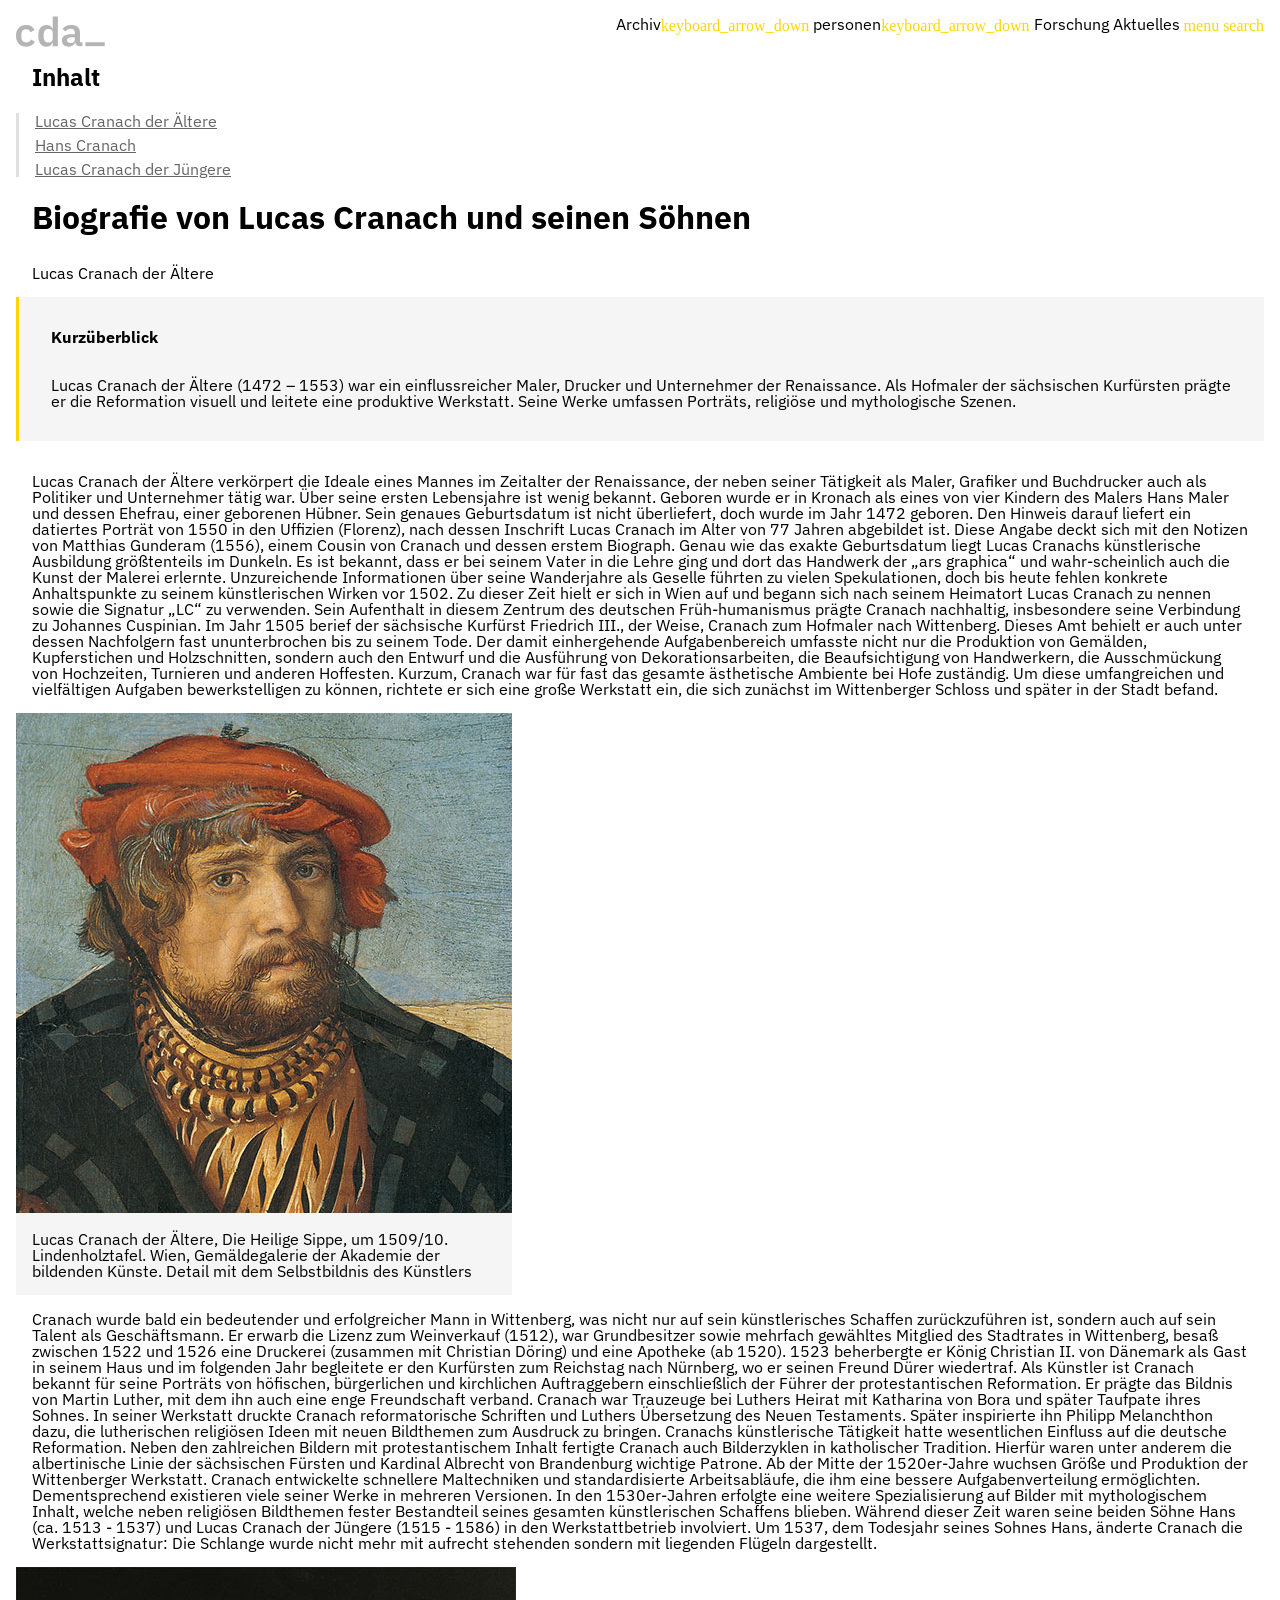
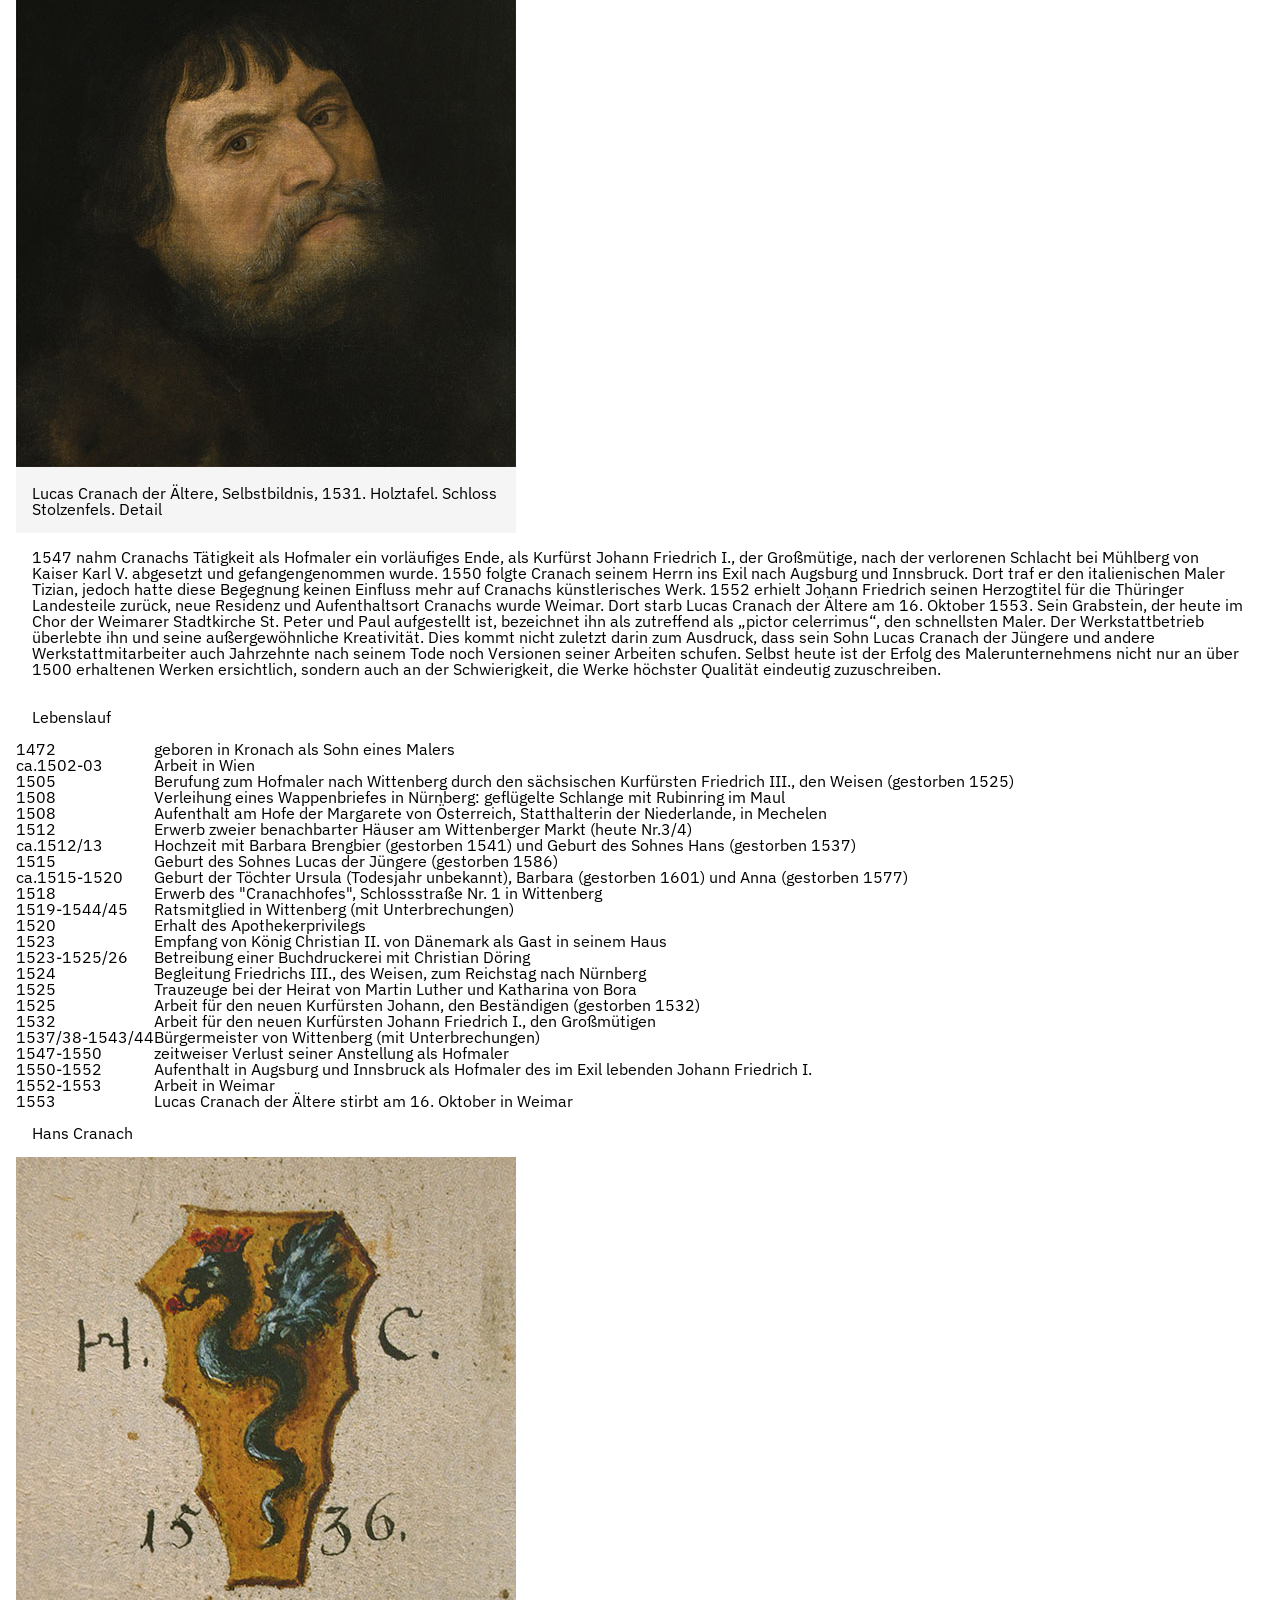
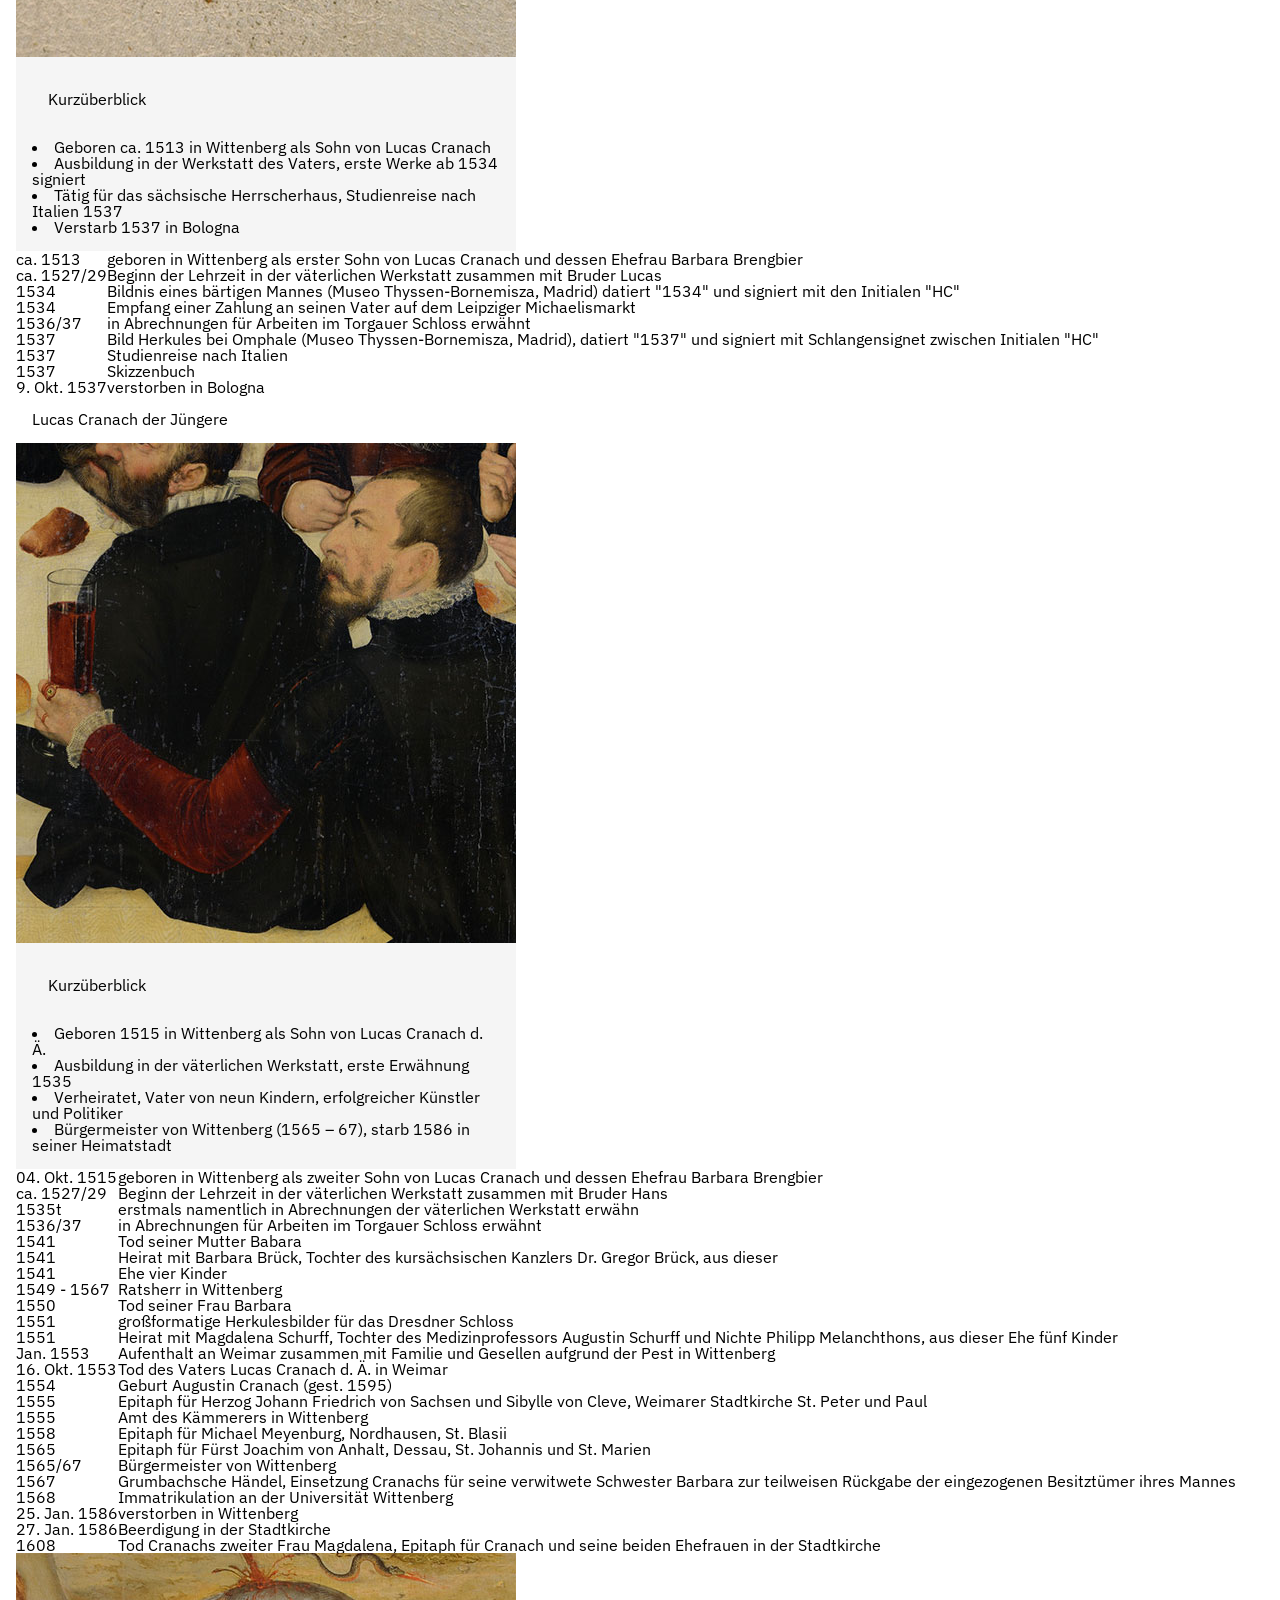
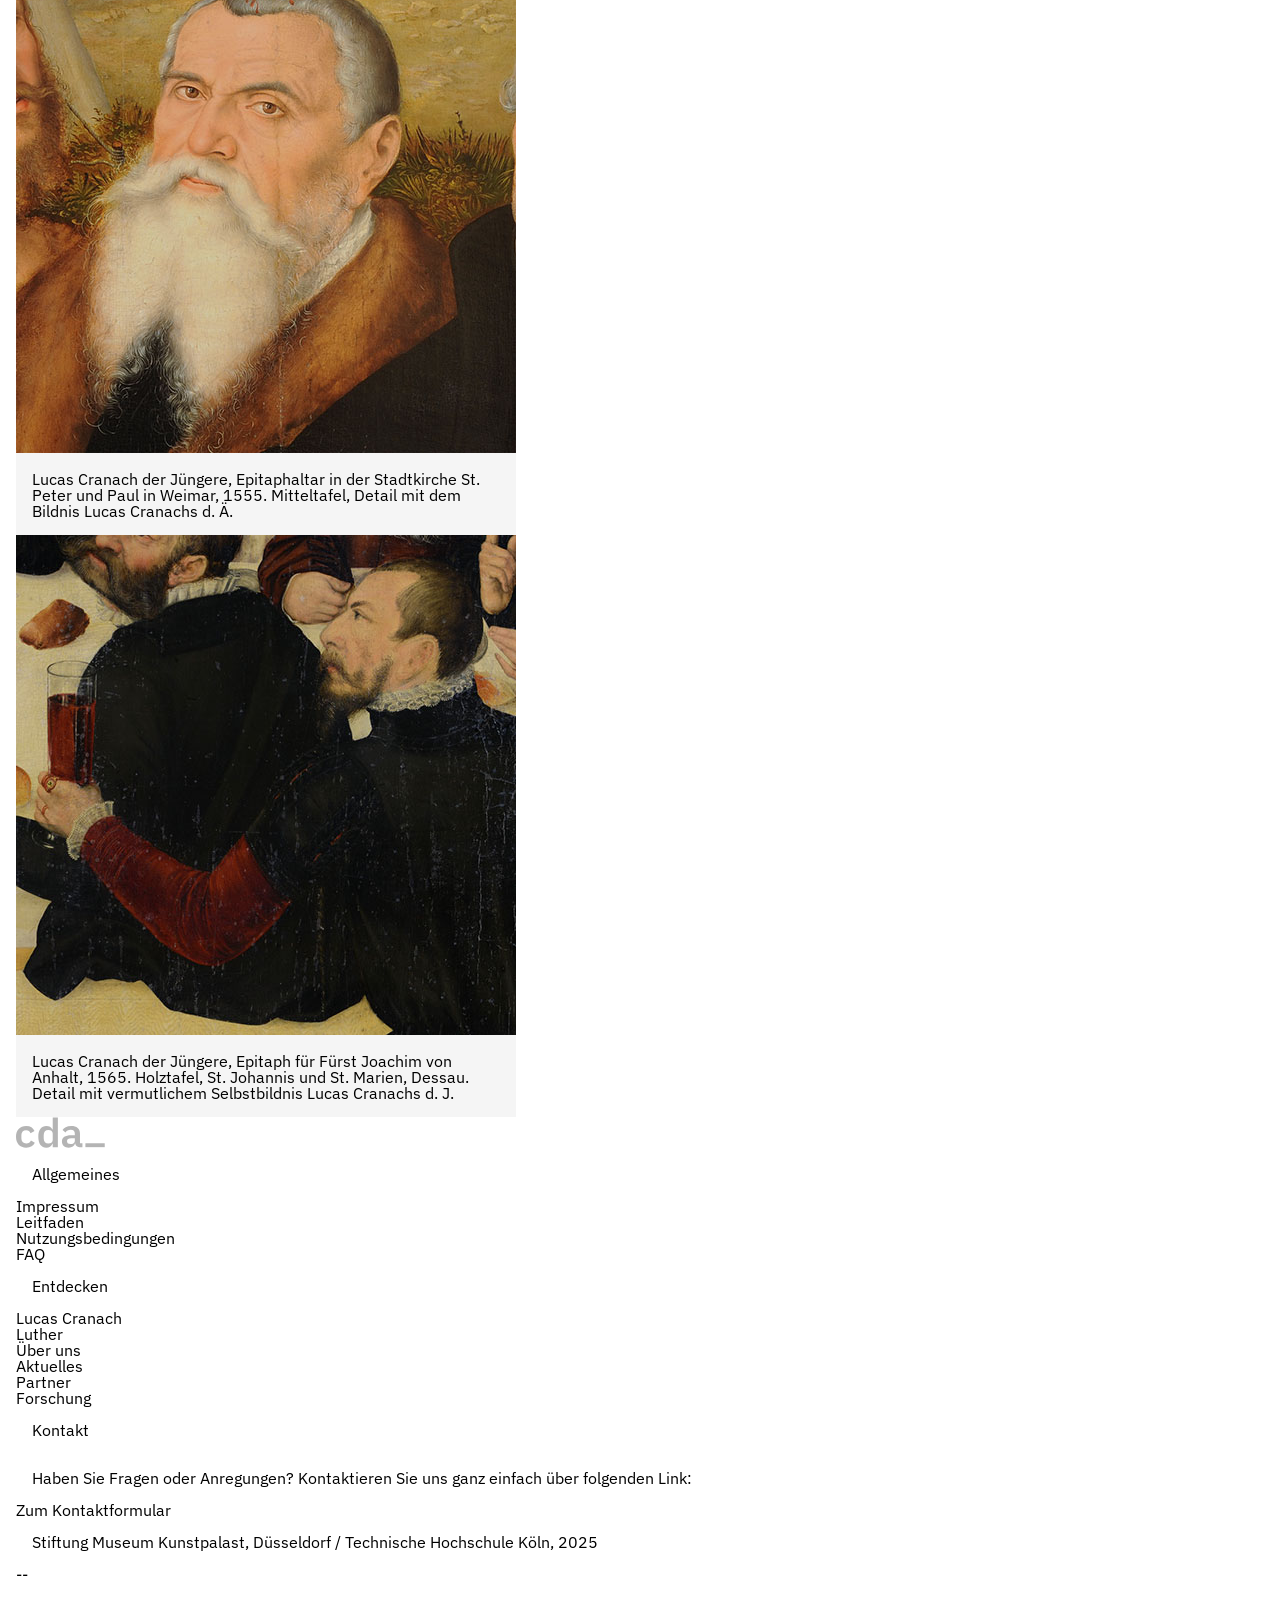
==== persons/lucas-cranach.html @ a8dd28dc "Assignment 2.1" ====
<!DOCTYPE html>
<html lang="en">
<head>
    <meta charset="UTF-8">
    <title>Lucas-Cranach</title>

    <link rel="stylesheet" href="/styles/reset.css">
    <link rel="stylesheet" href="/styles/basic.css">
    <link rel="stylesheet" href="/styles/fonts.css">
    <link rel="stylesheet" href="/styles/icons.css">
    <link rel="stylesheet" href="/styles/components.css">
    <link rel="stylesheet" href="/styles/variables.css">
</head>
<body>

    <a href="/index.html"><img src="/assets/images/cda-logo.svg"/></a>
    <nav class="right">
        Archiv<span class="icon gold">keyboard_arrow_down</span>
        personen<span class="icon gold">keyboard_arrow_down</span>
        Forschung
        Aktuelles
        <a><span class="icon gold">menu</span></a>
        <a><span class="icon gold">search</span></a>
    </nav>

    <aside class="onpage-nav">
        <nav>
            <h3>Inhalt</h3>
            <ol>
                <li><a href="#Lucas Cranach der Ältere">Lucas Cranach der Ältere</a></li>
                <li><a href="#Hans Cranach">Hans Cranach</a></li>
                <li><a href="#Lucas Cranach der Jüngere">Lucas Cranach der Jüngere</a></li>
            </ol>
        </nav>
    </aside>
    <h1>Biografie von Lucas Cranach und seinen Söhnen</h1>
    <article id="Lucas Cranach der Ältere"></article>
        <h2>Lucas Cranach der Ältere</h2>
        <figure class="infobox">
            <h3>Kurzüberblick</h3>
            <p>Lucas Cranach der Ältere (1472 – 1553) war ein einflussreicher Maler, Drucker und Unternehmer der Renaissance. Als Hofmaler der sächsischen Kurfürsten prägte er die Reformation visuell und leitete eine produktive Werkstatt. Seine Werke umfassen Porträts, religiöse und mythologische Szenen.</p>
        </figure>
        <p>Lucas Cranach der Ältere verkörpert die Ideale eines Mannes im Zeitalter der Renaissance, der neben seiner Tätigkeit als Maler, Grafiker und Buchdrucker auch als Politiker und Unternehmer tätig war. Über seine ersten Lebensjahre ist wenig bekannt. Geboren wurde er in Kronach als eines von vier Kindern des Malers Hans Maler und dessen Ehefrau, einer geborenen Hübner. Sein genaues Geburtsdatum ist nicht überliefert, doch wurde im Jahr 1472 geboren. Den Hinweis darauf liefert ein datiertes Porträt von 1550 in den Uffizien (Florenz), nach dessen Inschrift Lucas Cranach im Alter von 77 Jahren abgebildet ist. Diese Angabe deckt sich mit den Notizen von Matthias Gunderam (1556), einem Cousin von Cranach und dessen erstem Biograph.

            Genau wie das exakte Geburtsdatum liegt Lucas Cranachs künstlerische Ausbildung größtenteils im Dunkeln. Es ist bekannt, dass er bei seinem Vater in die Lehre ging und dort das Handwerk der „ars graphica“ und wahr-scheinlich auch die Kunst der Malerei erlernte. Unzureichende Informationen über seine Wanderjahre als Geselle führten zu vielen Spekulationen, doch bis heute fehlen konkrete Anhaltspunkte zu seinem künstlerischen Wirken vor 1502. Zu dieser Zeit hielt er sich in Wien auf und begann sich nach seinem Heimatort Lucas Cranach zu nennen sowie die Signatur „LC“ zu verwenden. Sein Aufenthalt in diesem Zentrum des deutschen Früh-humanismus prägte Cranach nachhaltig, insbesondere seine Verbindung zu Johannes Cuspinian.

            Im Jahr 1505 berief der sächsische Kurfürst Friedrich III., der Weise, Cranach zum Hofmaler nach Wittenberg. Dieses Amt behielt er auch unter dessen Nachfolgern fast ununterbrochen bis zu seinem Tode. Der damit einhergehende Aufgabenbereich umfasste nicht nur die Produktion von Gemälden, Kupferstichen und Holzschnitten, sondern auch den Entwurf und die Ausführung von Dekorationsarbeiten, die Beaufsichtigung von Handwerkern, die Ausschmückung von Hochzeiten, Turnieren und anderen Hoffesten. Kurzum, Cranach war für fast das gesamte ästhetische Ambiente bei Hofe zuständig. Um diese umfangreichen und vielfältigen Aufgaben bewerkstelligen zu können, richtete er sich eine große Werkstatt ein, die sich zunächst im Wittenberger Schloss und später in der Stadt befand.
        </p>
        <figure class="image-with-caption">
            <img src="/assets/images/lucas-cranach-1.jpg" alt="lucas-cranach-1.jpg">
            <figcaption>Lucas Cranach der Ältere, Die Heilige Sippe, um 1509/10. Lindenholztafel. Wien, Gemäldegalerie der Akademie der bildenden Künste. Detail mit dem Selbstbildnis des Künstlers</figcaption>
        </figure>
        <p>Cranach wurde bald ein bedeutender und erfolgreicher Mann in Wittenberg, was nicht nur auf sein künstlerisches Schaffen zurückzuführen ist, sondern auch auf sein Talent als Geschäftsmann. Er erwarb die Lizenz zum Weinverkauf (1512), war Grundbesitzer sowie mehrfach gewähltes Mitglied des Stadtrates in Wittenberg, besaß zwischen 1522 und 1526 eine Druckerei (zusammen mit Christian Döring) und eine Apotheke (ab 1520). 1523 beherbergte er König Christian II. von Dänemark als Gast in seinem Haus und im folgenden Jahr begleitete er den Kurfürsten zum Reichstag nach Nürnberg, wo er seinen Freund Dürer wiedertraf.

            Als Künstler ist Cranach bekannt für seine Porträts von höfischen, bürgerlichen und kirchlichen Auftraggebern einschließlich der Führer der protestantischen Reformation. Er prägte das Bildnis von Martin Luther, mit dem ihn auch eine enge Freundschaft verband. Cranach war Trauzeuge bei Luthers Heirat mit Katharina von Bora und später Taufpate ihres Sohnes. In seiner Werkstatt druckte Cranach reformatorische Schriften und Luthers Übersetzung des Neuen Testaments. Später inspirierte ihn Philipp Melanchthon dazu, die lutherischen religiösen Ideen mit neuen Bildthemen zum Ausdruck zu bringen. Cranachs künstlerische Tätigkeit hatte wesentlichen Einfluss auf die deutsche Reformation. Neben den zahlreichen Bildern mit protestantischem Inhalt fertigte Cranach auch Bilderzyklen in katholischer Tradition. Hierfür waren unter anderem die albertinische Linie der sächsischen Fürsten und Kardinal Albrecht von Brandenburg wichtige Patrone.

            Ab der Mitte der 1520er-Jahre wuchsen Größe und Produktion der Wittenberger Werkstatt. Cranach entwickelte schnellere Maltechniken und standardisierte Arbeitsabläufe, die ihm eine bessere Aufgabenverteilung ermöglichten. Dementsprechend existieren viele seiner Werke in mehreren Versionen. In den 1530er-Jahren erfolgte eine weitere Spezialisierung auf Bilder mit mythologischem Inhalt, welche neben religiösen Bildthemen fester Bestandteil seines gesamten künstlerischen Schaffens blieben. Während dieser Zeit waren seine beiden Söhne Hans (ca. 1513 - 1537) und Lucas Cranach der Jüngere (1515 - 1586) in den Werkstattbetrieb involviert. Um 1537, dem Todesjahr seines Sohnes Hans, änderte Cranach die Werkstattsignatur: Die Schlange wurde nicht mehr mit aufrecht stehenden sondern mit liegenden Flügeln dargestellt.
        </p>
        <figure class="image-with-caption">
            <img src="/assets/images/lucas-cranach-2.jpg" alt="lucas-cranach-2.jpg">
            <figcaption>Lucas Cranach der Ältere, Selbstbildnis, 1531. Holztafel. Schloss Stolzenfels. Detail</figcaption>
        </figure>
        <p>1547 nahm Cranachs Tätigkeit als Hofmaler ein vorläufiges Ende, als Kurfürst Johann Friedrich I., der Großmütige, nach der verlorenen Schlacht bei Mühlberg von Kaiser Karl V. abgesetzt und gefangengenommen wurde. 1550 folgte Cranach seinem Herrn ins Exil nach Augsburg und Innsbruck. Dort traf er den italienischen Maler Tizian, jedoch hatte diese Begegnung keinen Einfluss mehr auf Cranachs künstlerisches Werk. 1552 erhielt Johann Friedrich seinen Herzogtitel für die Thüringer Landesteile zurück, neue Residenz und Aufenthaltsort Cranachs wurde Weimar. Dort starb Lucas Cranach der Ältere am 16. Oktober 1553. Sein Grabstein, der heute im Chor der Weimarer Stadtkirche St. Peter und Paul aufgestellt ist, bezeichnet ihn als zutreffend als „pictor celerrimus“, den schnellsten Maler.

            Der Werkstattbetrieb überlebte ihn und seine außergewöhnliche Kreativität. Dies kommt nicht zuletzt darin zum Ausdruck, dass sein Sohn Lucas Cranach der Jüngere und andere Werkstattmitarbeiter auch Jahrzehnte nach seinem Tode noch Versionen seiner Arbeiten schufen. Selbst heute ist der Erfolg des Malerunternehmens nicht nur an über 1500 erhaltenen Werken ersichtlich, sondern auch an der Schwierigkeit, die Werke höchster Qualität eindeutig zuzuschreiben.
        </p>
        <h3>Lebenslauf</h3>
        <table>
            <tr>
                <td>1472</td>
                <td>geboren in Kronach als Sohn eines Malers</td>
            </tr>
            <tr>
                <td>ca.1502-03</td>
                <td>Arbeit in Wien</td>
            </tr>
            <tr>
                <td>1505</td>
                <td>Berufung zum Hofmaler nach Wittenberg durch den sächsischen Kurfürsten Friedrich III., den Weisen (gestorben 1525)</td>
            </tr>
            <tr>
                <td>1508</td>
                <td>Verleihung eines Wappenbriefes in Nürnberg: geflügelte Schlange mit Rubinring im Maul</td>
            </tr>
            <tr>
                <td>1508</td>
                <td>Aufenthalt am Hofe der Margarete von Österreich, Statthalterin der Niederlande, in Mechelen</td>
            </tr>
            <tr>
                <td>1512</td>
                <td>Erwerb zweier benachbarter Häuser am Wittenberger Markt (heute Nr.3/4)</td>
            </tr>
            <tr>
                <td>ca.1512/13</td>
                <td>Hochzeit mit Barbara Brengbier (gestorben 1541) und Geburt des Sohnes Hans (gestorben 1537)
                </td>
            </tr>
            <tr>
                <td>1515</td>
                <td>Geburt des Sohnes Lucas der Jüngere (gestorben 1586)</td>
            </tr>
            <tr>
                <td>ca.1515-1520</td>
                <td>Geburt der Töchter Ursula (Todesjahr unbekannt), Barbara (gestorben 1601) und Anna (gestorben 1577)</td>
            </tr>
            <tr>
                <td>1518</td>
                <td>Erwerb des "Cranachhofes", Schlossstraße Nr. 1 in Wittenberg</td>
            </tr>
            <tr>
                <td>1519-1544/45</td>
                <td>Ratsmitglied in Wittenberg (mit Unterbrechungen)</td>
            </tr>
            <tr>
                <td>1520</td>
                <td>Erhalt des Apothekerprivilegs</td>
            </tr>
            <tr>
                <td>1523</td>
                <td>Empfang von König Christian II. von Dänemark als Gast in seinem Haus</td>
            </tr>
            <tr>
                <td>1523-1525/26</td>
                <td>Betreibung einer Buchdruckerei mit Christian Döring</td>
            </tr>
            <tr>
                <td>1524</td>
                <td>Begleitung Friedrichs III., des Weisen, zum Reichstag nach Nürnberg</td>
            </tr>
            <tr>
                <td>1525</td>
                <td>Trauzeuge bei der Heirat von Martin Luther und Katharina von Bora</td>
            </tr>
            <tr>
                <td>1525</td>
                <td>Arbeit für den neuen Kurfürsten Johann, den Beständigen (gestorben 1532)</td>
            </tr>
            <tr>
                <td>1532</td>
                <td>Arbeit für den neuen Kurfürsten Johann Friedrich I., den Großmütigen</td>
            </tr>
            <tr>
                <td>1537/38-1543/44</td>
                <td>Bürgermeister von Wittenberg (mit Unterbrechungen)</td>
            </tr>
            <tr>
                <td>1547-1550</td>
                <td>zeitweiser Verlust seiner Anstellung als Hofmaler</td>
            </tr>
            <tr>
                <td>1550-1552</td>
                <td>Aufenthalt in Augsburg und Innsbruck als Hofmaler des im Exil lebenden Johann Friedrich I.</td>
            </tr>
            <tr>
                <td>1552-1553</td>
                <td>Arbeit in Weimar</td>
            </tr>
            <tr>
                <td>1553</td>
                <td>Lucas Cranach der Ältere stirbt am 16. Oktober in Weimar</td>
            </tr>
        </table>
    </article>
    <article id="Hans Cranach">
        <h2>Hans Cranach</h2>
        <figure class="image-with-caption">
            <img src="/assets/images/hans-cranach.jpg">
            <figcaption>
                <h3>Kurzüberblick</h3>
                <lo>
                    <li>Geboren ca. 1513 in Wittenberg als Sohn von Lucas Cranach</li>
                    <li>Ausbildung in der Werkstatt des Vaters, erste Werke ab 1534 signiert</li>
                    <li>Tätig für das sächsische Herrscherhaus, Studienreise nach Italien 1537</li>
                    <li>Verstarb 1537 in Bologna</li>
                </lo>
            </figcaption>
        </figure>
        <table>
            <tr>
                <td>ca. 1513</td>
                <td>geboren in Wittenberg als erster Sohn von Lucas Cranach und dessen Ehefrau Barbara Brengbier</td>
            </tr>
            <tr>
                <td>ca. 1527/29</td>
                <td>Beginn der Lehrzeit in der väterlichen Werkstatt zusammen mit Bruder Lucas</td>
            </tr>
            <tr>
                <td>1534</td>
                <td>Bildnis eines bärtigen Mannes (Museo Thyssen-Bornemisza, Madrid) datiert "1534" und signiert mit den Initialen "HC"</td>
            </tr>
            <tr>
                <td>1534</td>
                <td>Empfang einer Zahlung an seinen Vater auf dem Leipziger Michaelismarkt</td>
            </tr>
            <tr>
                <td>1536/37</td>
                <td>in Abrechnungen für Arbeiten im Torgauer Schloss erwähnt</td>
            </tr>
            <tr>
                <td>1537</td>
                <td>Bild Herkules bei Omphale (Museo Thyssen-Bornemisza, Madrid), datiert "1537" und signiert mit Schlangensignet zwischen Initialen "HC"</td>
            </tr>
            <tr>
                <td>1537</td>
                <td>Studienreise nach Italien</td>
            </tr>
            <tr>
                <td>1537</td>
                <td>Skizzenbuch</td>
            </tr>
            <tr>
                <td>9. Okt. 1537</td>
                <td>verstorben in Bologna</td>
            </tr>
        </table>
    </article>
    <article id="Lucas Cranach der Jüngere">
        <h2>Lucas Cranach der Jüngere</h2>
        <figure class="image-with-caption">
            <img src="/assets/images/lucas-cranach-der-juengere.jpg">
            <figcaption>
                <h3>Kurzüberblick</h3>
                <lo>
                    <li>Geboren 1515 in Wittenberg als Sohn von Lucas Cranach d. Ä.</li>
                    <li>Ausbildung in der väterlichen Werkstatt, erste Erwähnung 1535</li>
                    <li>Verheiratet, Vater von neun Kindern, erfolgreicher Künstler und Politiker</li>
                    <li>Bürgermeister von Wittenberg (1565 – 67), starb 1586 in seiner Heimatstadt</li>
                </lo>
            </figcaption>
        </figure>
        <table>
            <tr>
                <td>04. Okt. 1515</td>
                <td>geboren in Wittenberg als zweiter Sohn von Lucas Cranach und dessen Ehefrau Barbara Brengbier</td>
            </tr>
            <tr>
                <td>ca. 1527/29</td>
                <td>Beginn der Lehrzeit in der väterlichen Werkstatt zusammen mit Bruder Hans</td>
            </tr>
            <tr>
                <td>1535t</td>
                <td>erstmals namentlich in Abrechnungen der väterlichen Werkstatt erwähn</td>
            </tr>
            <tr>
                <td>1536/37</td>
                <td>in Abrechnungen für Arbeiten im Torgauer Schloss erwähnt</td>
            </tr>
            <tr>
                <td>1541</td>
                <td>Tod seiner Mutter Babara</td>
            </tr>
            <tr>
                <td>1541</td>
                <td>Heirat mit Barbara Brück, Tochter des kursächsischen Kanzlers Dr. Gregor Brück, aus dieser</td>
            </tr>
            <tr>
                <td>1541</td>
                <td>Ehe vier Kinder</td>
            </tr>
            <tr>
                <td>1549 - 1567</td>
                <td>Ratsherr in Wittenberg</td>
            </tr>
            <tr>
                <td>1550</td>
                <td>Tod seiner Frau Barbara</td>
            </tr>
            <tr>
                <td>1551</td>
                <td>großformatige Herkulesbilder für das Dresdner Schloss</td>
            </tr>
            <tr>
                <td>1551</td>
                <td>Heirat mit Magdalena Schurff, Tochter des Medizinprofessors Augustin Schurff und Nichte Philipp Melanchthons, aus dieser Ehe fünf Kinder</td>
            </tr>
            <tr>
                <td>Jan. 1553</td>
                <td>Aufenthalt an Weimar zusammen mit Familie und Gesellen aufgrund der Pest in Wittenberg
                </td>
            </tr>
            <tr>
                <td>16. Okt. 1553</td>
                <td>Tod des Vaters Lucas Cranach d. Ä. in Weimar</td>
            </tr>
            <tr>
                <td>1554</td>
                <td>Geburt Augustin Cranach (gest. 1595)</td>
            </tr>
            <tr>
                <td>1555</td>
                <td>Epitaph für Herzog Johann Friedrich von Sachsen und Sibylle von Cleve, Weimarer Stadtkirche St. Peter und Paul</td>
            </tr>
            <tr>
                <td>1555</td>
                <td>Amt des Kämmerers in Wittenberg</td>
            </tr>
            <tr>
                <td>1558</td>
                <td>Epitaph für Michael Meyenburg, Nordhausen, St. Blasii</td>
            </tr>
            <tr>
                <td>1565</td>
                <td>Epitaph für Fürst Joachim von Anhalt, Dessau, St. Johannis und St. Marien</td>
            </tr>
            <tr>
                <td>1565/67</td>
                <td>Bürgermeister von Wittenberg</td>
            </tr>
            <tr>
                <td>1567</td>
                <td>Grumbachsche Händel, Einsetzung Cranachs für seine verwitwete Schwester Barbara zur teilweisen Rückgabe der eingezogenen Besitztümer ihres Mannes</td>
            </tr>
            <tr>
                <td>1568</td>
                <td>Immatrikulation an der Universität Wittenberg</td>
            </tr>
            <tr>
                <td>25. Jan. 1586</td>
                <td>verstorben in Wittenberg</td>
            </tr>
            <tr>
                <td>27. Jan. 1586</td>
                <td>Beerdigung in der Stadtkirche</td>
            </tr>
            <tr>
                <td>1608</td>
                <td>Tod Cranachs zweiter Frau Magdalena, Epitaph für Cranach und seine beiden Ehefrauen in der Stadtkirche</td>
            </tr>
        </table>
        <figure class="image-with-caption">
            <img src="/assets/images/lucas-cranach-3.jpg" alt="lucas-cranach-2.jpg">
            <figcaption>Lucas Cranach der Jüngere, Epitaphaltar in der Stadtkirche St. Peter und Paul in Weimar, 1555. Mitteltafel, Detail mit dem Bildnis Lucas Cranachs d. Ä.</figcaption>
        </figure>
        <figure class="image-with-caption">
            <img src="/assets/images/lucas-cranach-der-juengere.jpg" alt="lucas-cranach-der-juengere.jpg">
            <figcaption>Lucas Cranach der Jüngere, Epitaph für Fürst Joachim von Anhalt, 1565. Holztafel, St. Johannis und St. Marien, Dessau. Detail mit vermutlichem Selbstbildnis Lucas Cranachs d. J.</figcaption>
        </figure>
    </article>
    <footer>
        <a href="/index.html"><img src="/assets/images/cda-logo.svg"/></a>
        <div>
            <h3>Allgemeines</h3>
            <ol>
                <li><a>Impressum</a></li>
                <li><a>Leitfaden</a></li>
                <li><a>Nutzungsbedingungen</a></li>
                <li><a>FAQ</a></li>
            </ol>
        </div>
        <div>
        <h3>Entdecken</h3>
            <ol>
                <li><a>Lucas Cranach</a></li>
                <li><a>Luther</a></li>
                <li><a>Über uns</a></li>
                <li><a>Aktuelles</a></li>
                <li><a>Partner</a></li>
                <li><a>Forschung</a></li>
            </ol>
        </div>
        <div>
            <h3>Kontakt</h3>
            <p>Haben Sie Fragen oder Anregungen?
                Kontaktieren Sie uns ganz einfach über folgenden Link:</p>
            <a>
                Zum Kontaktformular
            </a>
        </div>
        <p>Stiftung Museum Kunstpalast, Düsseldorf / Technische Hochschule Köln, 2025</p>--

    </footer>

</body>
</html>
---- styles/basic.css ----
body{
    font-family: ibm-plex-sans;
    padding: 1rem;
    color: black;
    background-color: #fff;
    scroll-behavior: smooth;
}
/*
header, nav{
    display: none;
}
 */
h1{
    font-size: 2rem;
    font-weight: bold;
}
p,h1,h2,h3,h4,dd{
    padding: 1rem;

}
.right{
    float: right;
}
---- styles/fonts.css ----
@font-face {
    font-family: ibm-plex-sans;
    src:url("/fonts/IBM_Plex_Sans/IBMPlexSans-VariableFont_wdth\,wght.ttf") format("truetype");
    font-style: normal;
}

@font-face {
    font-display: swap;
    font-family: material-icons;
    font-style: normal;
    font-weight: 400;

    src: local('Material Icons'),
    local('MaterialIcons-Regular'),
    url('/fonts/MaterialIcons/MaterialIcons-Regular.woff2') format('woff2'),
    url('/fonts/MaterialIcons/MaterialIcons-Regular.woff') format('woff'),
    url('/fonts/MaterialIcons/MaterialIcons-Regular.ttf') format('truetype');
}
---- styles/icons.css ----
.icon {
    display: inline-block;
    width: auto;
    height: auto;
    margin-right: var(--size-xxs);
    direction: ltr;
    font-family: material-icons;
    font-feature-settings: 'liga';
    -webkit-font-smoothing: antialiased;
    -moz-osx-font-smoothing: grayscale;
    font-style: normal;
    font-weight: normal;
    letter-spacing: normal;
    line-height: inherit;
    text-rendering: optimizelegibility;
    text-transform: none;
    vertical-align: middle;
    white-space: nowrap;
    word-wrap: normal;

    &.red {
        color: red;
    }

    &.gold {
        color: gold;
    }
    &.md-dark {
        color: var(--dark);
    }

    &.md-light {
        color: var(--light);
    }
}

.icon-s {
    font-size: var(--size-s);
    line-height: var(--size-s);
}

.icon-m {
    font-size: var(--size-m);
    line-height: var(--size-m);
}

.icon-l {
    font-size: var(--size-l);
    line-height: var(--size-l);
}

.icon-xl {
    font-size: var(--size-xl);
    line-height: var(--size-xl);
}

.icon::before {
    content: attr(data-icon);
}


.icon-inline {
    margin-right: 0.4em;
    font-size: var(--size-m);
}
---- styles/components.css ----
/*  infobox
######################################### */

.infobox{
    background-color: var(--color-background);
    border-left: solid  gold;
    padding: 1rem;
    margin-bottom: 1rem;
    h3{
        font-weight: bold;
    }
}

.image-with-caption{
    background-color: var(--color-background);
    width: min-content;
    display: block;

    img{

    }
    figcaption{
        padding: 1rem;
        lo{
            margin-left: 1rem;
        }
    }
}

.onpage-nav {
    h1,h2,h3{
        font-weight: bold;
        font-size: 1.5rem;
    }
    ol{
        border-left: solid 0.2rem  #e0e0e0;
        li{
            a{color: black}
            margin: 0.5rem;
            margin-left: 1rem;
            opacity: 0.6;
        }
        li:hover{
            opacity: 1.0;
        }
    }
}
---- styles/variables.css ----
/**
 * Design Tokens für die Cranach-Biographie-Website
 * Basierend auf Figma Design: "FD - SoSe 2025 (Copy)"
 * Erstellt am 12. Juni 2025
 */

:root {
    /* Typografie */
    --font-family-primary: 'ibm-plex-sans', sans-serif;
    --font-family-secondary: 'IBM Plex Serif', serif;

    /* Schriftgrößen - Basierend auf dem extrahierten Wert body/font/size/m: 16 */
    --font-size-xs: 0.75rem;   /* 12px */
    --font-size-s: 0.875rem;   /* 14px */
    --font-size-m: 1rem;       /* 16px - Basis */
    --font-size-l: 1.125rem;   /* 18px */
    --font-size-xl: 1.25rem;   /* 20px */
    --font-size-2xl: 1.5rem;   /* 24px */
    --font-size-3xl: 1.875rem; /* 30px */
    --font-size-4xl: 2.25rem;  /* 36px */
    --font-size-5xl: 3rem;     /* 48px */

    /* Schriftstärken - basierend auf den extrahierten Werten */
    --font-weight-regular: 400;
    --font-weight-medium: 500;
    --font-weight-bold: 700; /* Extrahiert als "bold" */

    /* Zeilenabstand - basierend auf extrahiertem Wert von ca. 1.3 für body/m/bold */
    --line-height-tight: 1.2;
    --line-height-normal: 1.3;
    --line-height-relaxed: 1.5;
    --line-height-loose: 1.8;

    /* Farben - inspiriert vom Renaissance-Stil und Cranachs Werken */
    --color-primary: #8B0000;     /* Dunkelrot - charakteristisch für Renaissance */
    --color-secondary: #D4AF37;   /* Gold - häufig in historischen Gemälden */
    --color-text-primary: #333333;
    --color-text-secondary: #666666;
    --color-background: #F5F5F5;
    --color-background-alt: #FFFFFF;
    --color-border: #E0E0E0;
    --color-accent: #2C4770;      /* Tiefblau - oft in Cranachs Werken */

    /* Abstände */
    --spacing-3xs: 0.125rem; /* 2px */
    --spacing-2xs: 0.25rem;  /* 4px */
    --spacing-xs: 0.5rem;    /* 8px */
    --spacing-s: 0.75rem;    /* 12px */
    --spacing-m: 1rem;       /* 16px */
    --spacing-l: 1.5rem;     /* 24px */
    --spacing-xl: 2rem;      /* 32px */
    --spacing-2xl: 3rem;     /* 48px */
    --spacing-3xl: 4rem;     /* 64px */

    /* Border Radius */
    --border-radius-s: 0.125rem; /* 2px */
    --border-radius-m: 0.25rem;  /* 4px */
    --border-radius-l: 0.5rem;   /* 8px */

    /* Schatten */
    --shadow-s: 0 1px 3px rgba(0, 0, 0, 0.1);
    --shadow-m: 0 4px 6px rgba(0, 0, 0, 0.1);
    --shadow-l: 0 10px 15px rgba(0, 0, 0, 0.1);

    /* Übergänge */
    --transition-fast: 150ms;
    --transition-normal: 300ms;
    --transition-slow: 500ms;

    /* Container-Breiten */
    --container-s: 640px;
    --container-m: 768px;
    --container-l: 1024px;
    --container-xl: 1280px;
}
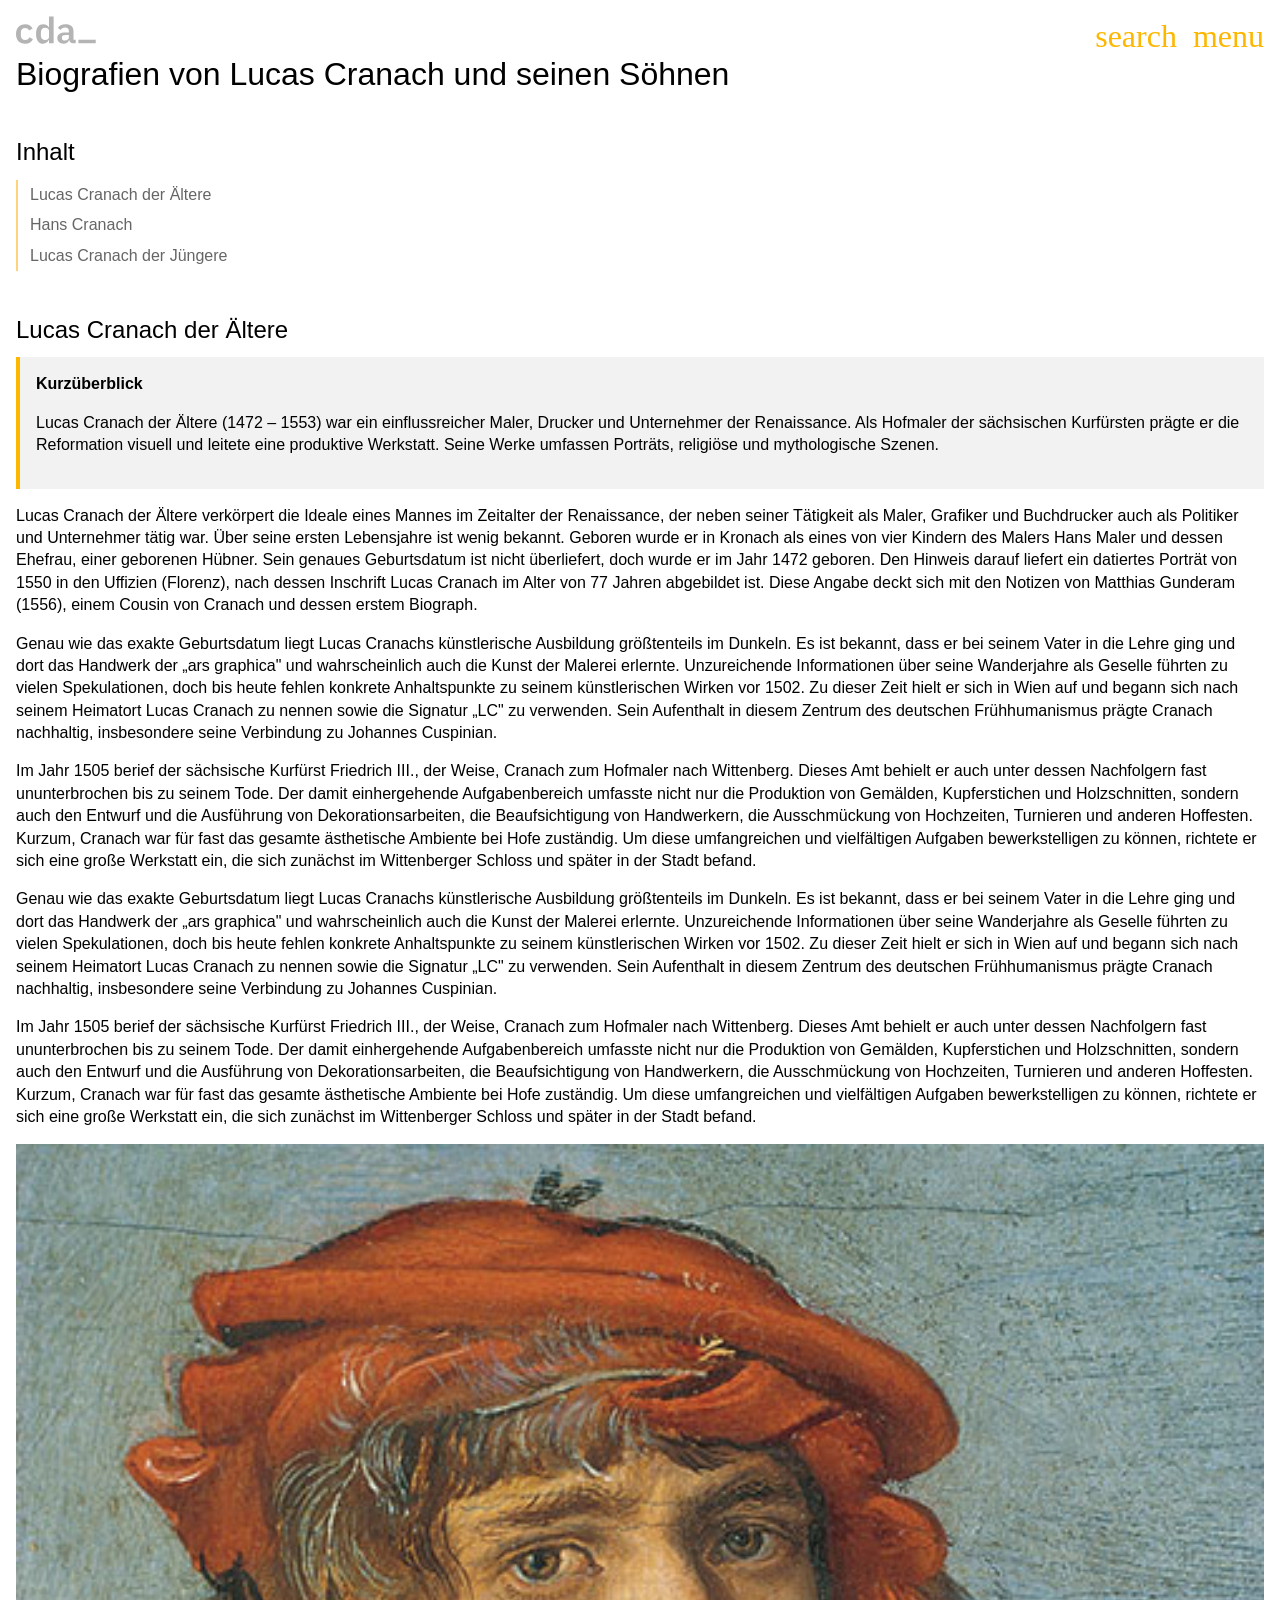
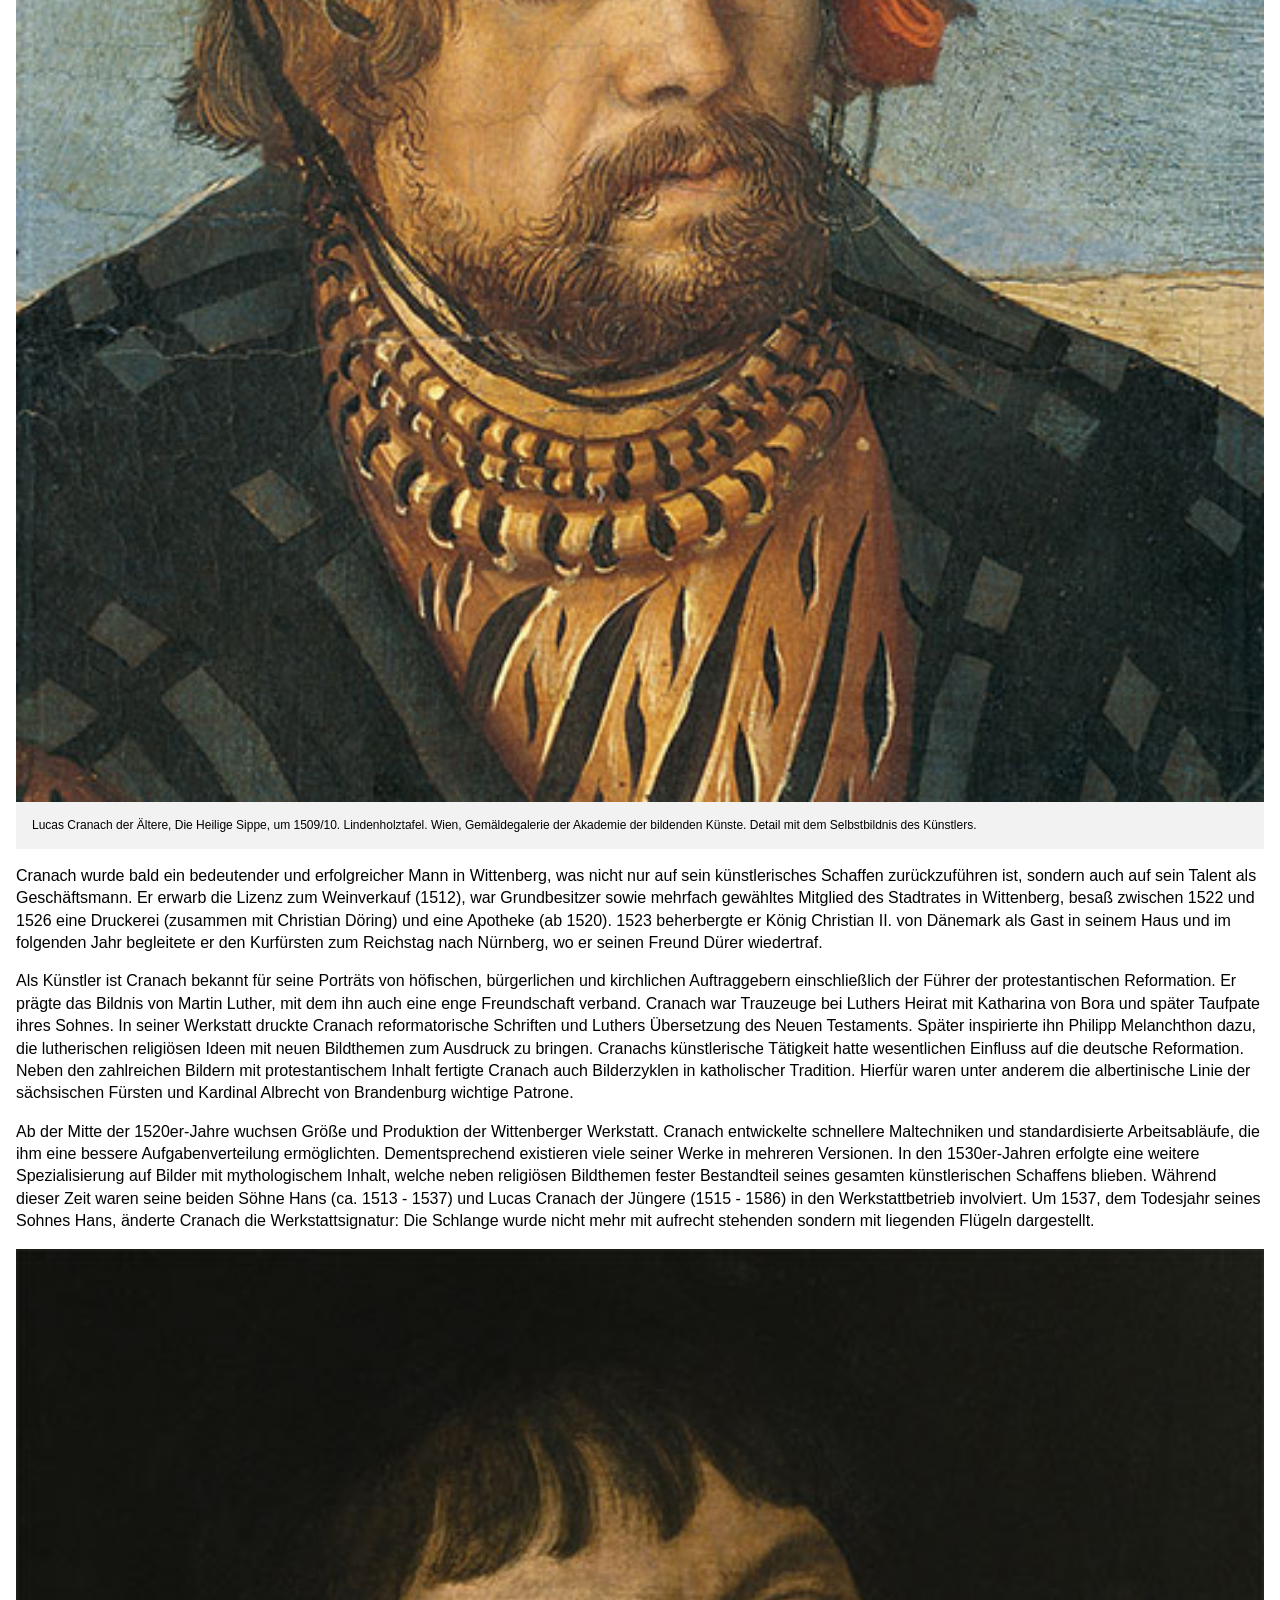
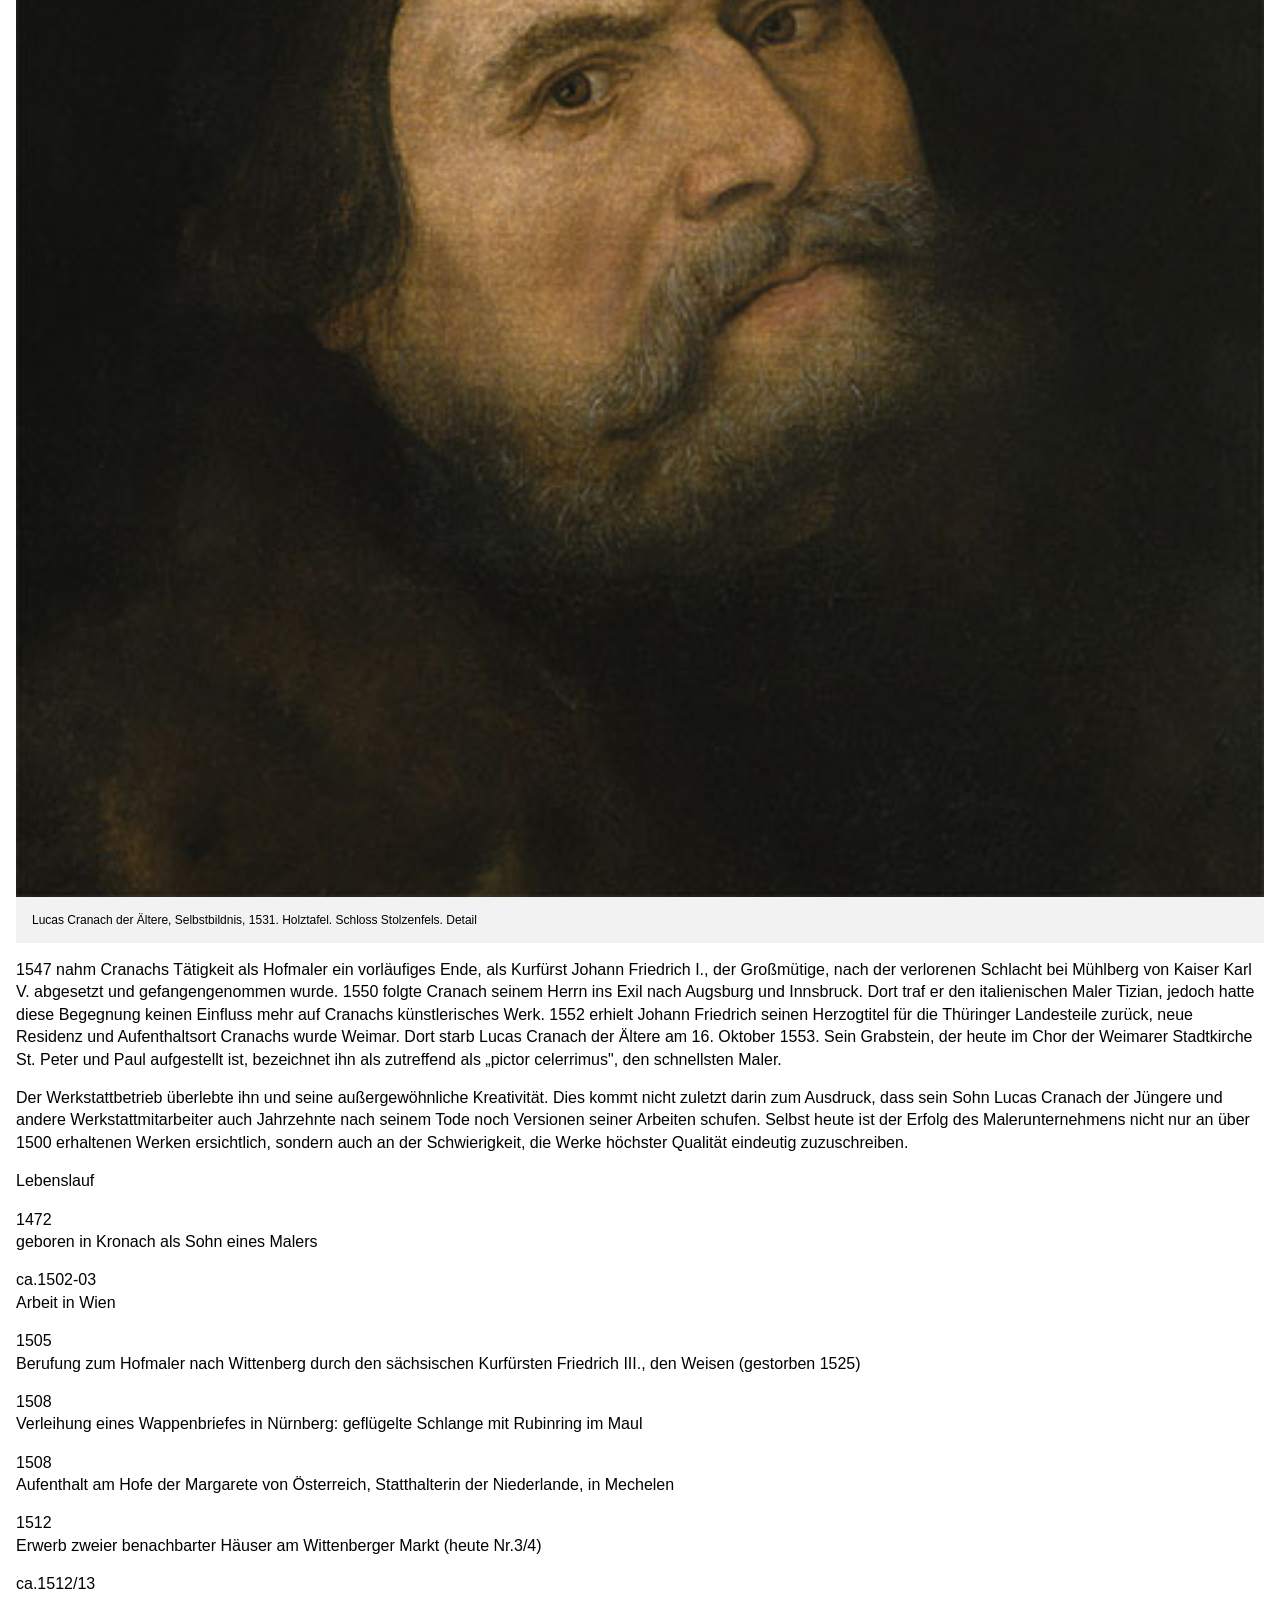
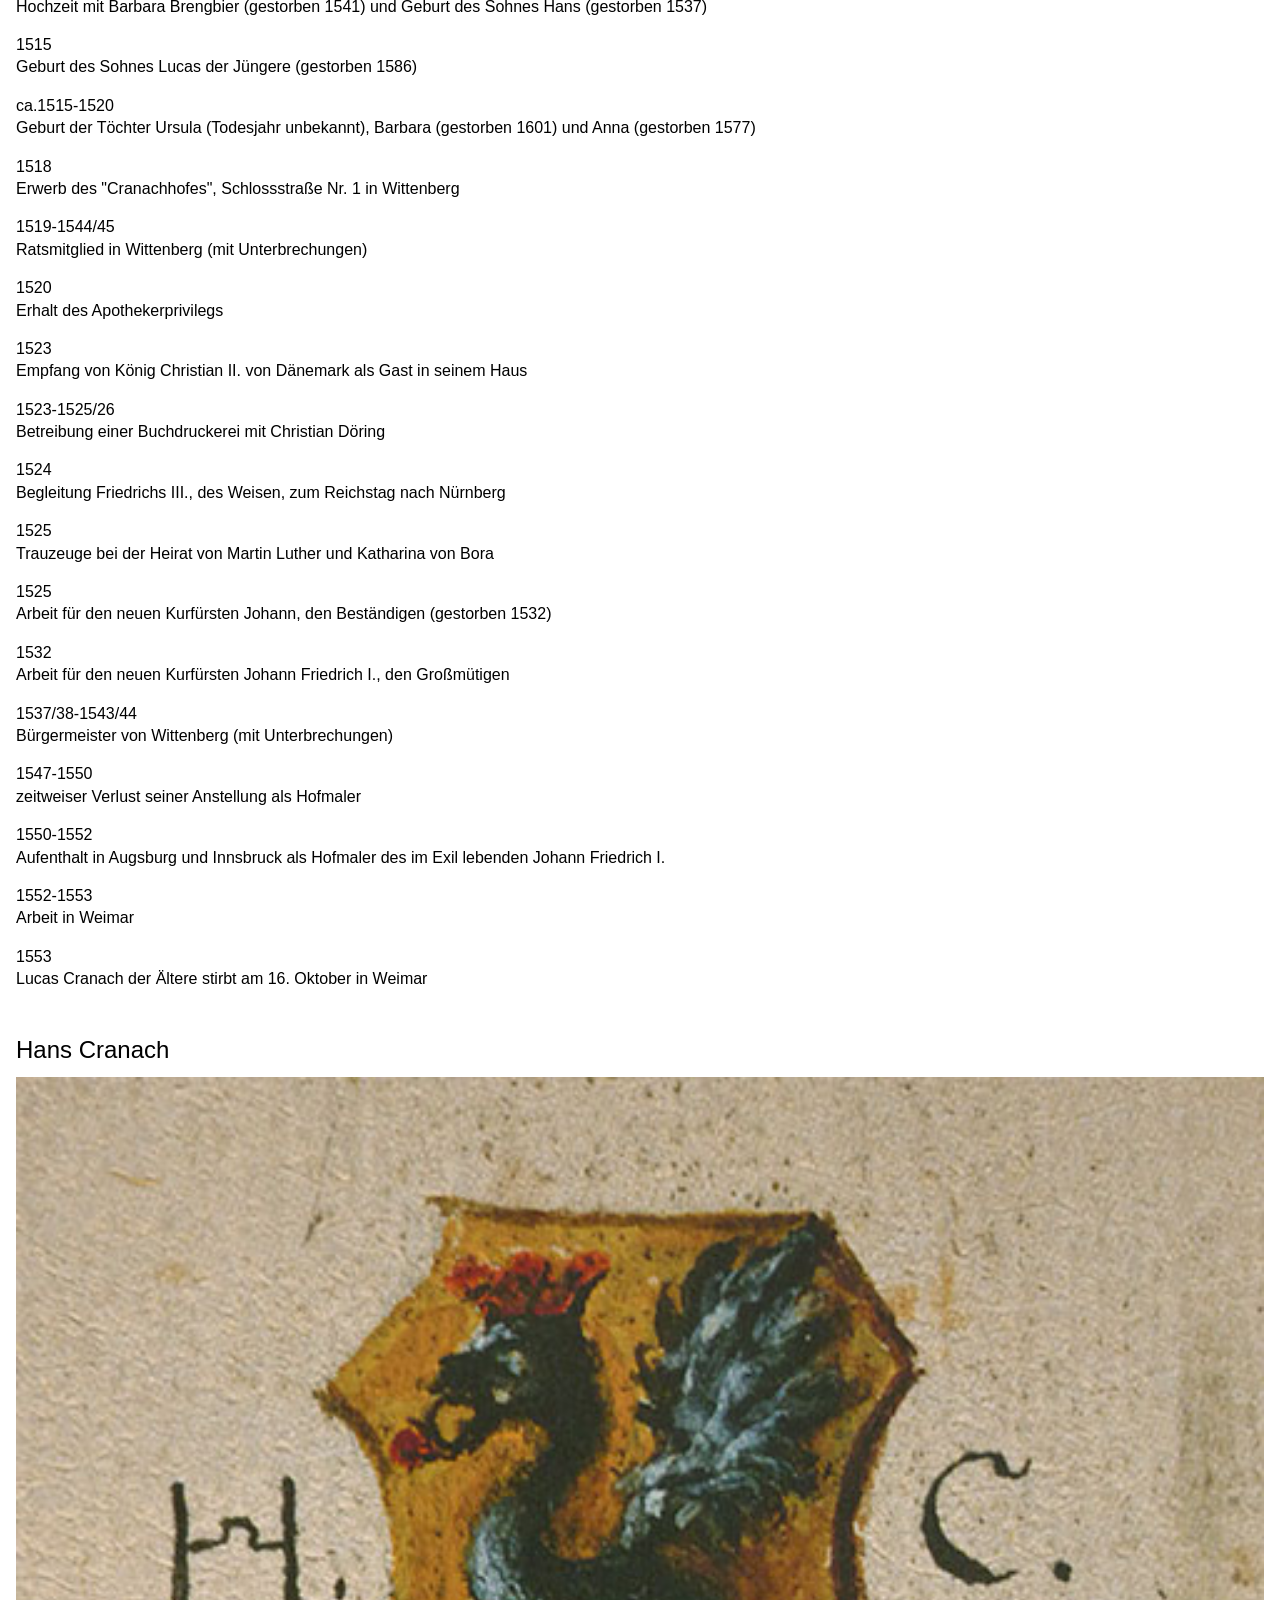
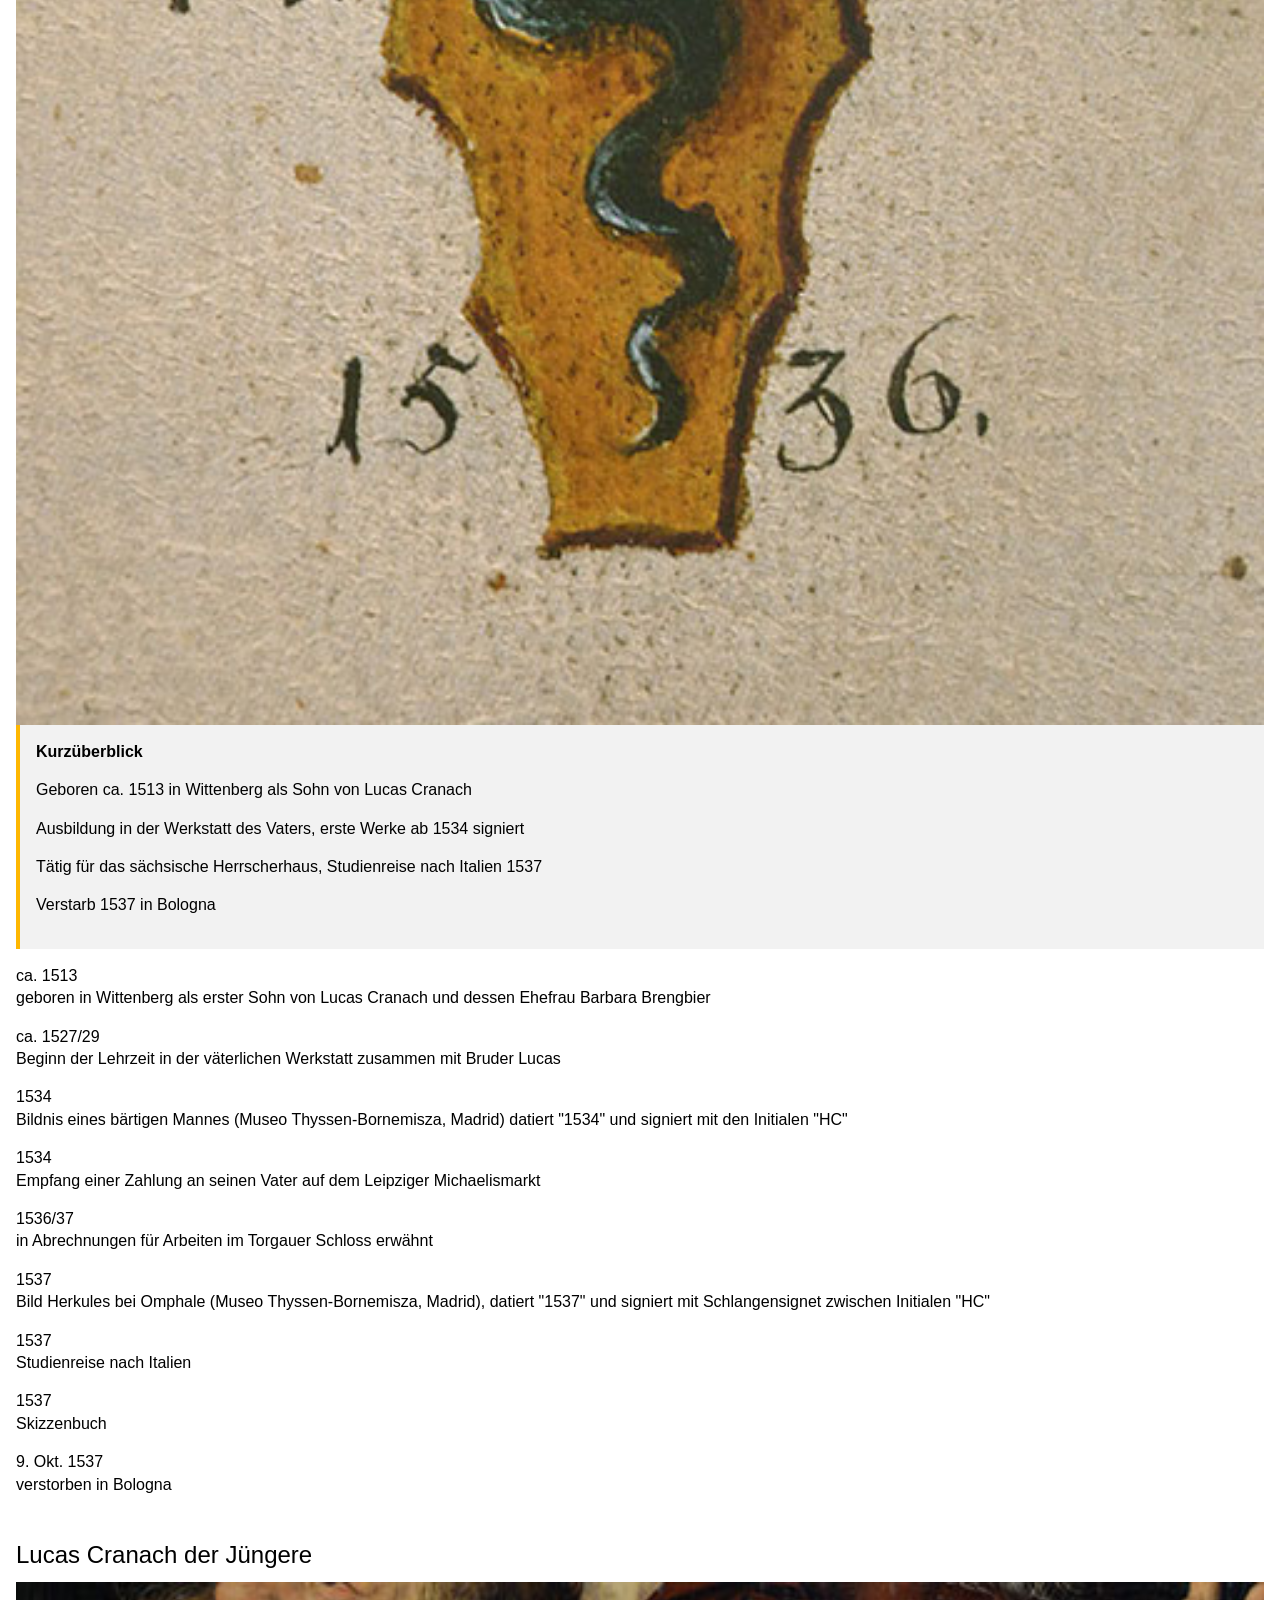
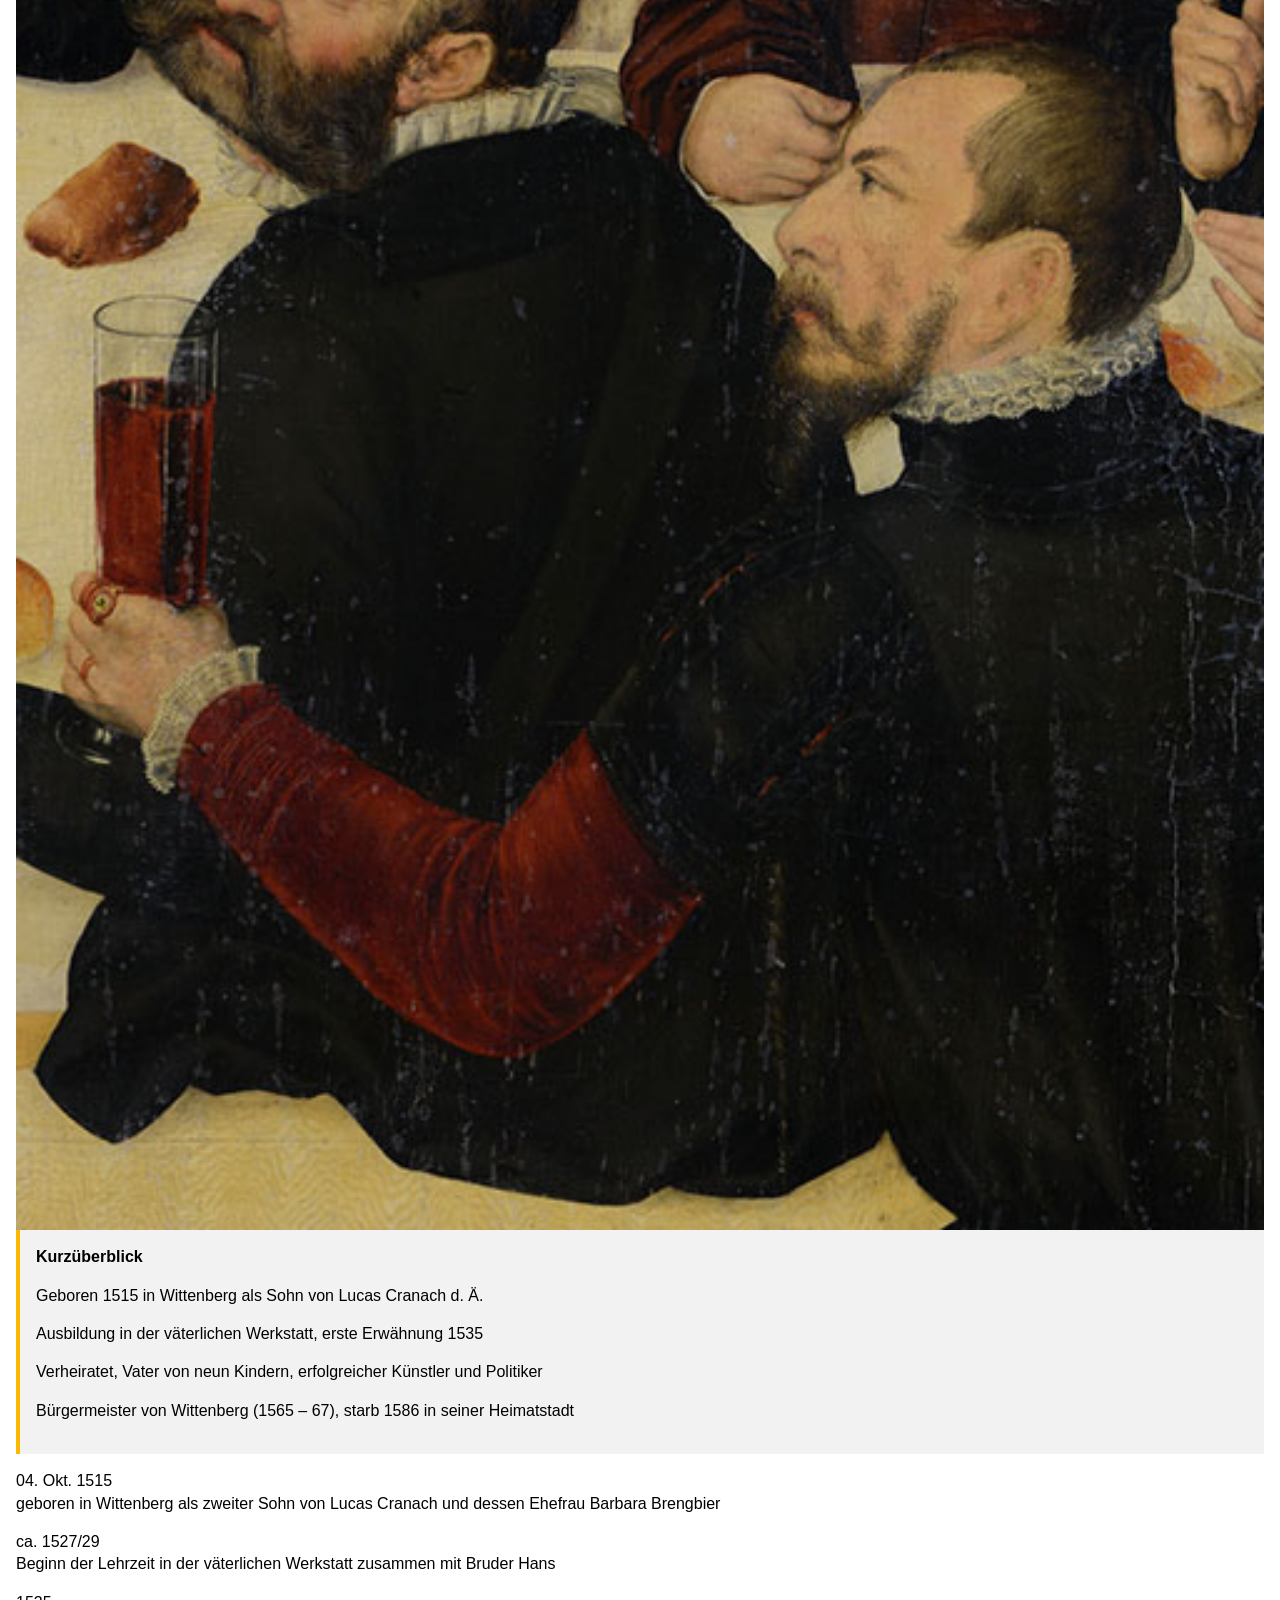
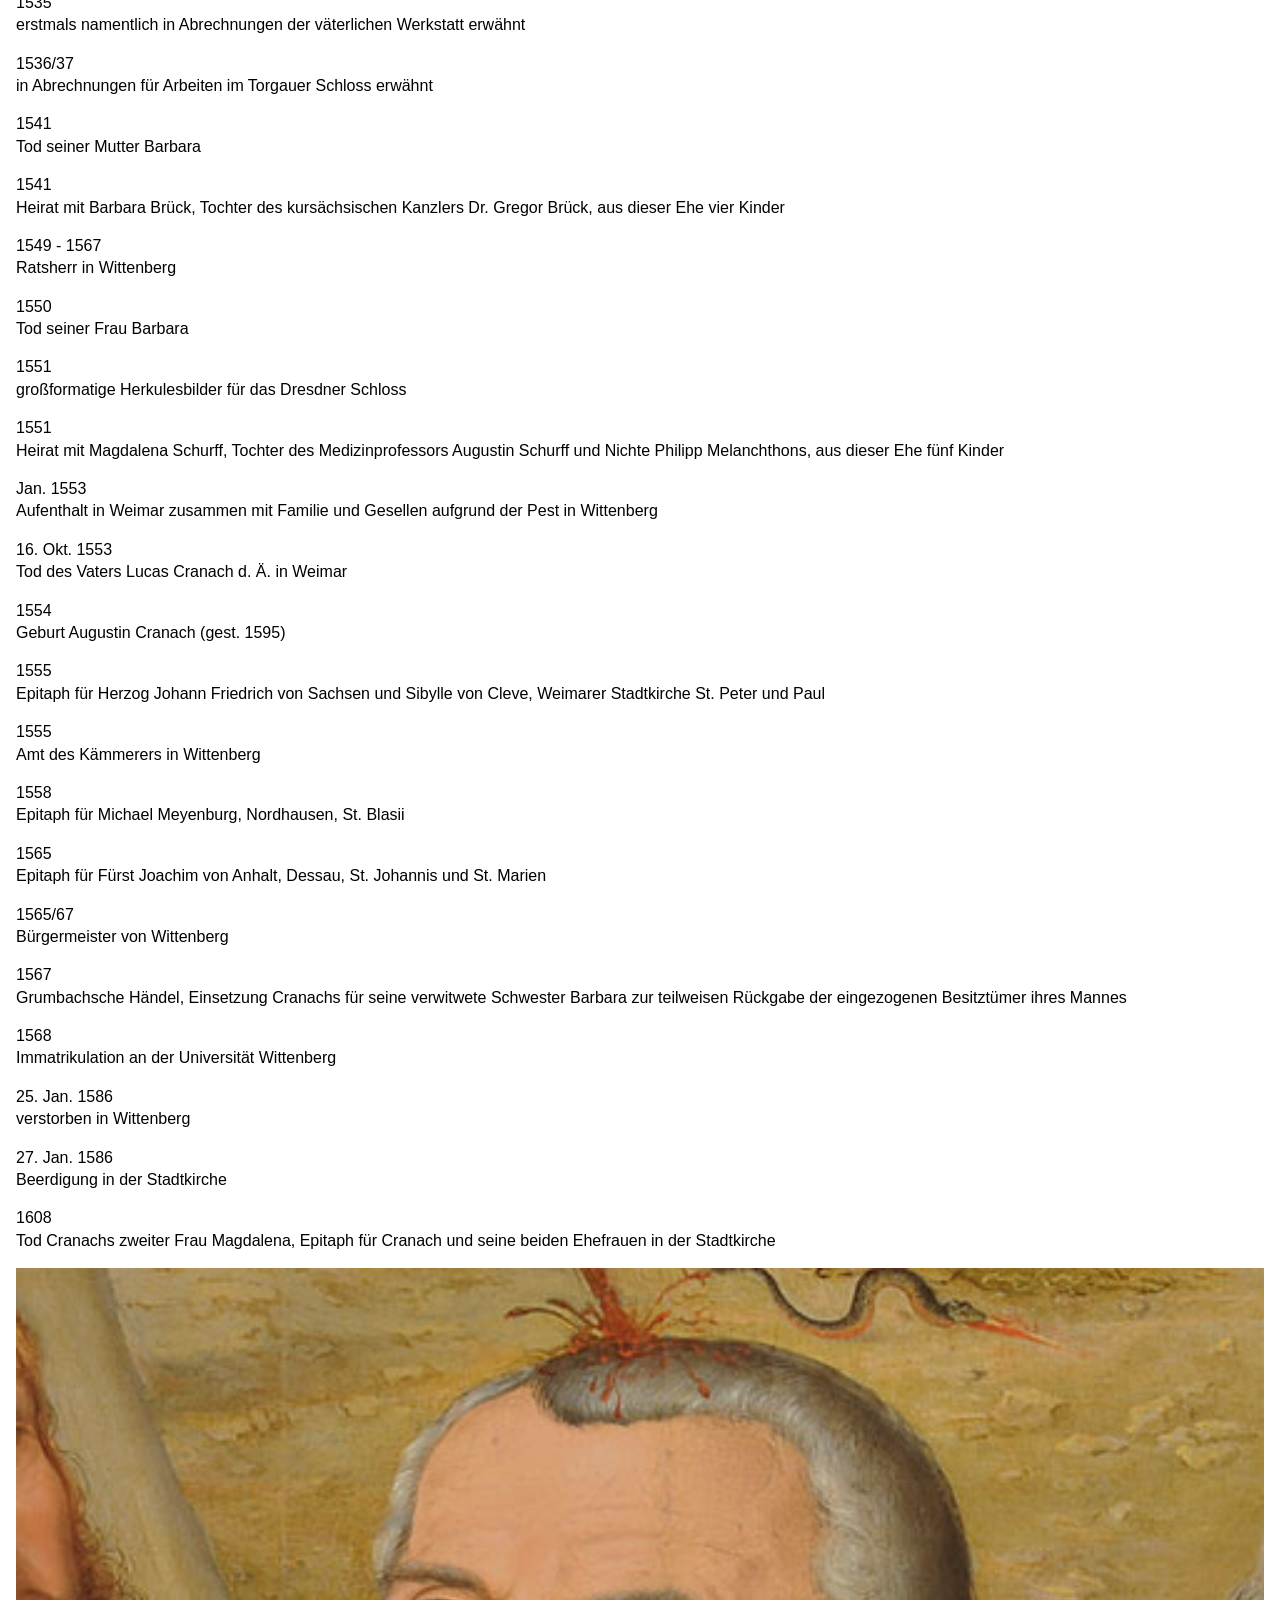
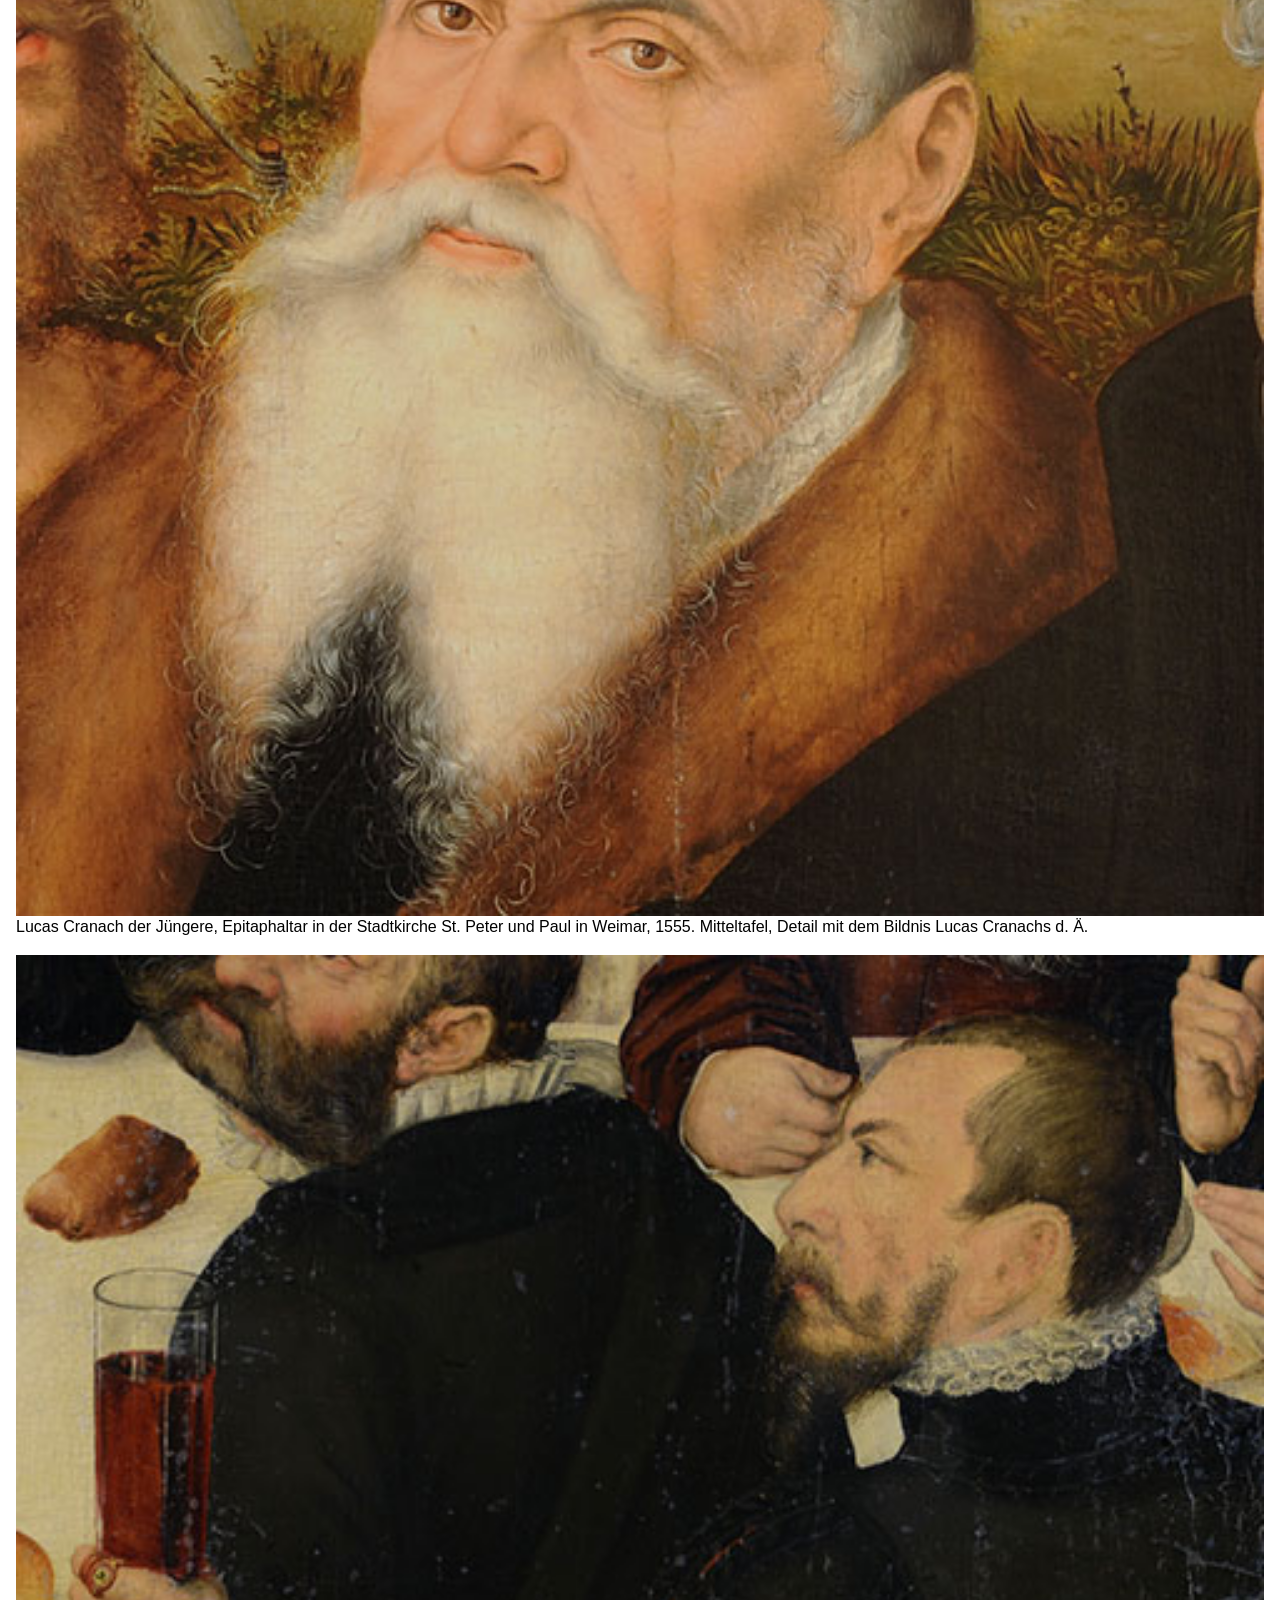
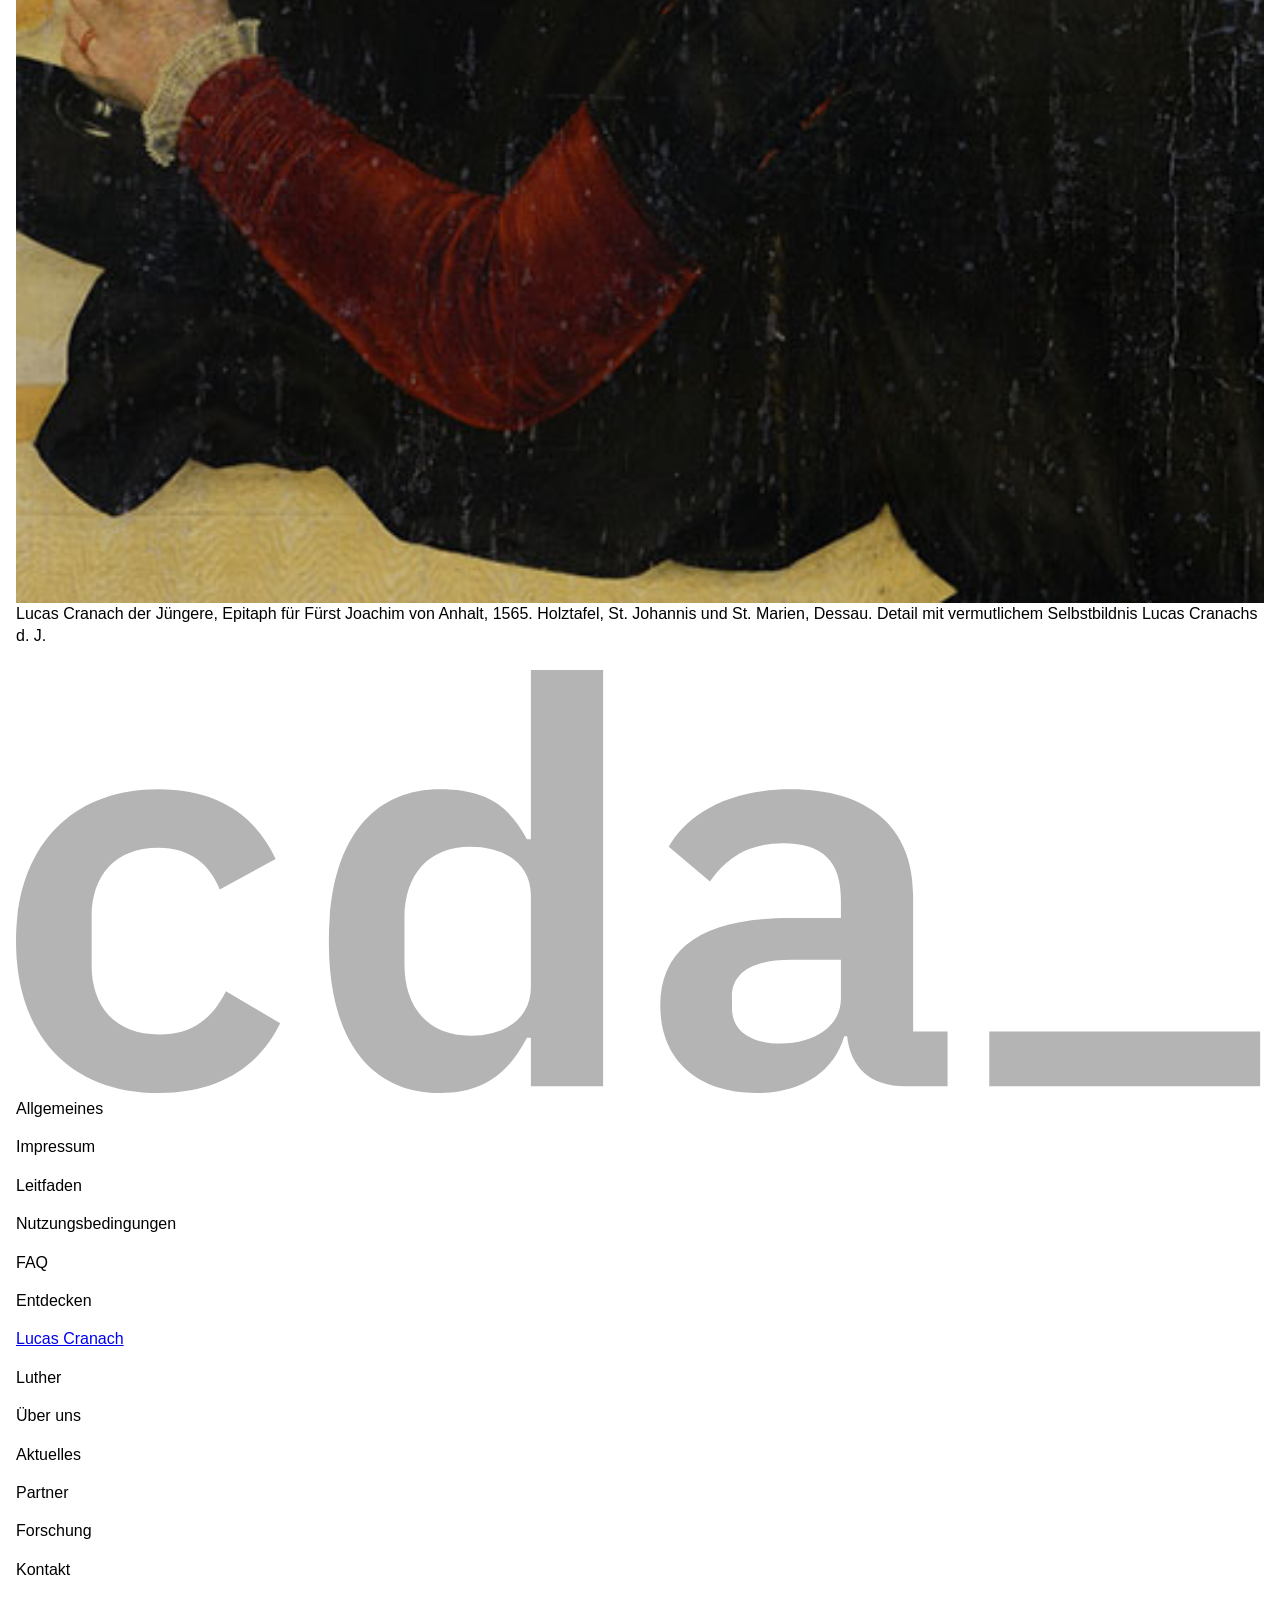
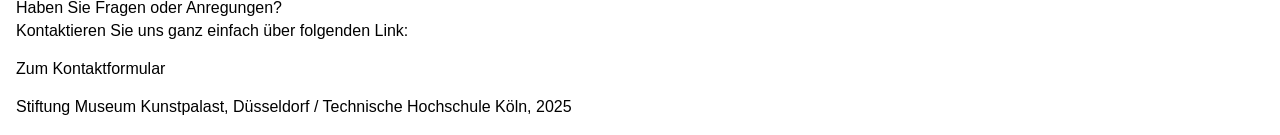
==== commit 374cfd06: "Assignment 3.1" ====
--- a/persons/lucas-cranach.html
+++ b/persons/lucas-cranach.html
@@ -1,374 +1,483 @@
 <!DOCTYPE html>
-<html lang="en">
+<html lang="de">
+
 <head>
     <meta charset="UTF-8">
-    <title>Lucas-Cranach</title>
+    <meta name="viewport" content="width=device-width, initial-scale=1.0">
+    <title>Lucas Cranach - Biografie</title>
 
     <link rel="stylesheet" href="/styles/reset.css">
-    <link rel="stylesheet" href="/styles/basic.css">
     <link rel="stylesheet" href="/styles/fonts.css">
     <link rel="stylesheet" href="/styles/icons.css">
+    <link rel="stylesheet" href="/styles/variables.css">
+    <link rel="stylesheet" href="/styles/basic.css">
     <link rel="stylesheet" href="/styles/components.css">
-    <link rel="stylesheet" href="/styles/variables.css">
+    <link rel="stylesheet" href="/styles/header.css">
+    <script defer src="/scripts/main.js"></script>
 </head>
+
 <body>
-
-    <a href="/index.html"><img src="/assets/images/cda-logo.svg"/></a>
-    <nav class="right">
-        Archiv<span class="icon gold">keyboard_arrow_down</span>
-        personen<span class="icon gold">keyboard_arrow_down</span>
-        Forschung
-        Aktuelles
-        <a><span class="icon gold">menu</span></a>
-        <a><span class="icon gold">search</span></a>
+<header class="header">
+    <div class="header-container">
+        <a class="header-logo" href="../index.html">
+            <img src="../assets/images/cda-logo.svg" alt="Cranach Digital Archive Logo">
+        </a>
+        <div class="header-buttons">
+            <button class="header-button" data-js-search-open>
+                <span class="icon">search</span>
+            </button>
+            <button class="header-button" data-js-main-menu-open>
+                <span data-js-main-menu-icon class="icon">menu</span>
+            </button>
+        </div>
+    </div>
+    <nav class="header-overlay header-nav" aria-label="Hauptnavigation" data-js-main-menu-target>
+        <button class="header-button header-overlay-close-button" data-js-main-menu-close>
+            <span class="icon">close</span>
+        </button>
+        <ul class="header-nav-list">
+            <li>
+                Archiv
+                <ul class="header-nav-sublist">
+                    <li>Alle Werke</li>
+                    <li>Gemälde</li>
+                    <li>Archivalien</li>
+                    <li>Literatur</li>
+                </ul>
+            </li>
+            <li>
+                Personen
+                <ul class="header-nav-sublist">
+                    <li><a href="lucas-cranach.html">Lucas Cranach</a></li>
+                    <li class="red-text important-text">Martin Luther</li>
+                    <li>Über uns</li>
+                    <li>Partner</li>
+                </ul>
+            </li>
+            <li>Forschung</li>
+            <li>Aktuelles</li>
+        </ul>
     </nav>
-
-    <aside class="onpage-nav">
-        <nav>
-            <h3>Inhalt</h3>
-            <ol>
-                <li><a href="#Lucas Cranach der Ältere">Lucas Cranach der Ältere</a></li>
-                <li><a href="#Hans Cranach">Hans Cranach</a></li>
-                <li><a href="#Lucas Cranach der Jüngere">Lucas Cranach der Jüngere</a></li>
-            </ol>
-        </nav>
-    </aside>
-    <h1>Biografie von Lucas Cranach und seinen Söhnen</h1>
-    <article id="Lucas Cranach der Ältere"></article>
+</header>
+
+<main data-js-page-navigation-content>
+
+    <h1>Biografien von Lucas Cranach und seinen Söhnen</h1>
+
+    <nav class="toc" aria-label="Inhaltsverzeichnis">
+        <h2>Inhalt</h2>
+        <ul>
+            <li><a href="#lucas-cranach-der-aeltere">Lucas Cranach der Ältere</a></li>
+            <li><a href="#hans-cranach">Hans Cranach</a></li>
+            <li><a href="#lucas-cranach-der-juengere">Lucas Cranach der Jüngere</a></li>
+        </ul>
+    </nav>
+
+    <section id="lucas-cranach-der-aeltere">
         <h2>Lucas Cranach der Ältere</h2>
-        <figure class="infobox">
+
+        <div class="infobox">
             <h3>Kurzüberblick</h3>
-            <p>Lucas Cranach der Ältere (1472 – 1553) war ein einflussreicher Maler, Drucker und Unternehmer der Renaissance. Als Hofmaler der sächsischen Kurfürsten prägte er die Reformation visuell und leitete eine produktive Werkstatt. Seine Werke umfassen Porträts, religiöse und mythologische Szenen.</p>
+            <p>Lucas Cranach der Ältere (1472 – 1553) war ein einflussreicher Maler, Drucker und Unternehmer der
+                Renaissance. Als Hofmaler der sächsischen Kurfürsten prägte er die Reformation visuell und
+                leitete
+                eine produktive Werkstatt. Seine Werke umfassen Porträts, religiöse und mythologische Szenen.
+            </p>
+        </div>
+
+        <p>Lucas Cranach der Ältere verkörpert die Ideale eines Mannes im Zeitalter der Renaissance, der neben
+            seiner Tätigkeit als Maler, Grafiker und Buchdrucker auch als Politiker und Unternehmer tätig war.
+            Über seine ersten Lebensjahre ist wenig bekannt. Geboren wurde er in Kronach als eines von vier
+            Kindern des Malers Hans Maler und dessen Ehefrau, einer geborenen Hübner. Sein genaues Geburtsdatum
+            ist nicht überliefert, doch wurde er im Jahr 1472 geboren. Den Hinweis darauf liefert ein datiertes
+            Porträt von 1550 in den Uffizien (Florenz), nach dessen Inschrift Lucas Cranach im Alter von 77
+            Jahren abgebildet ist. Diese Angabe deckt sich mit den Notizen von Matthias Gunderam (1556), einem
+            Cousin von Cranach und dessen erstem Biograph.</p>
+
+        <p>Genau wie das exakte Geburtsdatum liegt Lucas Cranachs künstlerische Ausbildung größtenteils im
+            Dunkeln. Es ist bekannt, dass er bei seinem Vater in die Lehre ging und dort das Handwerk der „ars
+            graphica" und wahrscheinlich auch die Kunst der Malerei erlernte. Unzureichende Informationen über
+            seine Wanderjahre als Geselle führten zu vielen Spekulationen, doch bis heute fehlen konkrete
+            Anhaltspunkte zu seinem künstlerischen Wirken vor 1502. Zu dieser Zeit hielt er sich in Wien auf und
+            begann sich nach seinem Heimatort Lucas Cranach zu nennen sowie die Signatur „LC" zu verwenden. Sein
+            Aufenthalt in diesem Zentrum des deutschen Frühhumanismus prägte Cranach nachhaltig, insbesondere
+            seine Verbindung zu Johannes Cuspinian.</p>
+
+        <p>Im Jahr 1505 berief der sächsische Kurfürst Friedrich III., der Weise, Cranach zum Hofmaler nach
+            Wittenberg. Dieses Amt behielt er auch unter dessen Nachfolgern fast ununterbrochen bis zu seinem
+            Tode. Der damit einhergehende Aufgabenbereich umfasste nicht nur die Produktion von Gemälden,
+            Kupferstichen und Holzschnitten, sondern auch den Entwurf und die Ausführung von
+            Dekorationsarbeiten, die Beaufsichtigung von Handwerkern, die Ausschmückung von Hochzeiten,
+            Turnieren und anderen Hoffesten. Kurzum, Cranach war für fast das gesamte ästhetische Ambiente bei
+            Hofe zuständig. Um diese umfangreichen und vielfältigen Aufgaben bewerkstelligen zu können, richtete
+            er sich eine große Werkstatt ein, die sich zunächst im Wittenberger Schloss und später in der Stadt
+            befand.</p>
+
+        <p>Genau wie das exakte Geburtsdatum liegt Lucas Cranachs künstlerische Ausbildung größtenteils im
+            Dunkeln. Es ist bekannt, dass er bei seinem Vater in die Lehre ging und dort das Handwerk der „ars
+            graphica" und wahrscheinlich auch die Kunst der Malerei erlernte. Unzureichende Informationen über
+            seine Wanderjahre als Geselle führten zu vielen Spekulationen, doch bis heute fehlen konkrete
+            Anhaltspunkte zu seinem künstlerischen Wirken vor 1502. Zu dieser Zeit hielt er sich in Wien auf und
+            begann sich nach seinem Heimatort Lucas Cranach zu nennen sowie die Signatur „LC" zu verwenden. Sein
+            Aufenthalt in diesem Zentrum des deutschen Frühhumanismus prägte Cranach nachhaltig, insbesondere
+            seine Verbindung zu Johannes Cuspinian.</p>
+
+        <p>Im Jahr 1505 berief der sächsische Kurfürst Friedrich III., der Weise, Cranach zum Hofmaler nach
+            Wittenberg. Dieses Amt behielt er auch unter dessen Nachfolgern fast ununterbrochen bis zu seinem
+            Tode. Der damit einhergehende Aufgabenbereich umfasste nicht nur die Produktion von Gemälden,
+            Kupferstichen und Holzschnitten, sondern auch den Entwurf und die Ausführung von
+            Dekorationsarbeiten, die Beaufsichtigung von Handwerkern, die Ausschmückung von Hochzeiten,
+            Turnieren und anderen Hoffesten. Kurzum, Cranach war für fast das gesamte ästhetische Ambiente bei
+            Hofe zuständig. Um diese umfangreichen und vielfältigen Aufgaben bewerkstelligen zu können, richtete
+            er sich eine große Werkstatt ein, die sich zunächst im Wittenberger Schloss und später in der Stadt
+            befand.</p>
+
+        <figure class="image-with-caption">
+            <img src="../assets/images/lucas-cranach-1.jpg" alt="Lucas Cranach der Ältere, Die Heilige Sippe">
+            <figcaption>Lucas Cranach der Ältere, Die Heilige Sippe, um 1509/10. Lindenholztafel. Wien,
+                Gemäldegalerie der Akademie der bildenden Künste. Detail mit dem Selbstbildnis des Künstlers.
+            </figcaption>
         </figure>
-        <p>Lucas Cranach der Ältere verkörpert die Ideale eines Mannes im Zeitalter der Renaissance, der neben seiner Tätigkeit als Maler, Grafiker und Buchdrucker auch als Politiker und Unternehmer tätig war. Über seine ersten Lebensjahre ist wenig bekannt. Geboren wurde er in Kronach als eines von vier Kindern des Malers Hans Maler und dessen Ehefrau, einer geborenen Hübner. Sein genaues Geburtsdatum ist nicht überliefert, doch wurde im Jahr 1472 geboren. Den Hinweis darauf liefert ein datiertes Porträt von 1550 in den Uffizien (Florenz), nach dessen Inschrift Lucas Cranach im Alter von 77 Jahren abgebildet ist. Diese Angabe deckt sich mit den Notizen von Matthias Gunderam (1556), einem Cousin von Cranach und dessen erstem Biograph.
-
-            Genau wie das exakte Geburtsdatum liegt Lucas Cranachs künstlerische Ausbildung größtenteils im Dunkeln. Es ist bekannt, dass er bei seinem Vater in die Lehre ging und dort das Handwerk der „ars graphica“ und wahr-scheinlich auch die Kunst der Malerei erlernte. Unzureichende Informationen über seine Wanderjahre als Geselle führten zu vielen Spekulationen, doch bis heute fehlen konkrete Anhaltspunkte zu seinem künstlerischen Wirken vor 1502. Zu dieser Zeit hielt er sich in Wien auf und begann sich nach seinem Heimatort Lucas Cranach zu nennen sowie die Signatur „LC“ zu verwenden. Sein Aufenthalt in diesem Zentrum des deutschen Früh-humanismus prägte Cranach nachhaltig, insbesondere seine Verbindung zu Johannes Cuspinian.
-
-            Im Jahr 1505 berief der sächsische Kurfürst Friedrich III., der Weise, Cranach zum Hofmaler nach Wittenberg. Dieses Amt behielt er auch unter dessen Nachfolgern fast ununterbrochen bis zu seinem Tode. Der damit einhergehende Aufgabenbereich umfasste nicht nur die Produktion von Gemälden, Kupferstichen und Holzschnitten, sondern auch den Entwurf und die Ausführung von Dekorationsarbeiten, die Beaufsichtigung von Handwerkern, die Ausschmückung von Hochzeiten, Turnieren und anderen Hoffesten. Kurzum, Cranach war für fast das gesamte ästhetische Ambiente bei Hofe zuständig. Um diese umfangreichen und vielfältigen Aufgaben bewerkstelligen zu können, richtete er sich eine große Werkstatt ein, die sich zunächst im Wittenberger Schloss und später in der Stadt befand.
-        </p>
+
+        <p>Cranach wurde bald ein bedeutender und erfolgreicher Mann in Wittenberg, was nicht nur auf sein
+            künstlerisches Schaffen zurückzuführen ist, sondern auch auf sein Talent als Geschäftsmann. Er
+            erwarb die Lizenz zum Weinverkauf (1512), war Grundbesitzer sowie mehrfach gewähltes Mitglied
+            des
+            Stadtrates in Wittenberg, besaß zwischen 1522 und 1526 eine Druckerei (zusammen mit Christian
+            Döring) und eine Apotheke (ab 1520). 1523 beherbergte er König Christian II. von Dänemark als
+            Gast
+            in seinem Haus und im folgenden Jahr begleitete er den Kurfürsten zum Reichstag nach Nürnberg,
+            wo er
+            seinen Freund Dürer wiedertraf.</p>
+
+        <p>Als Künstler ist Cranach bekannt für seine Porträts von höfischen, bürgerlichen und kirchlichen
+            Auftraggebern einschließlich der Führer der
+            protestantischen Reformation. Er prägte das Bildnis von
+            Martin Luther, mit dem ihn auch eine enge Freundschaft verband. Cranach war Trauzeuge bei
+            Luthers
+            Heirat mit Katharina von Bora und später Taufpate ihres Sohnes. In seiner Werkstatt druckte
+            Cranach
+            reformatorische Schriften und Luthers Übersetzung des Neuen Testaments. Später inspirierte ihn
+            Philipp Melanchthon dazu, die lutherischen religiösen Ideen mit neuen Bildthemen zum Ausdruck zu
+            bringen. Cranachs künstlerische Tätigkeit hatte wesentlichen Einfluss auf die deutsche
+            Reformation.
+            Neben den zahlreichen Bildern mit protestantischem Inhalt fertigte Cranach auch Bilderzyklen in
+            katholischer Tradition. Hierfür waren unter anderem die albertinische Linie der sächsischen
+            Fürsten
+            und Kardinal Albrecht von Brandenburg wichtige Patrone.</p>
+
+        <p>Ab der Mitte der 1520er-Jahre wuchsen Größe und Produktion der Wittenberger Werkstatt. Cranach
+            entwickelte schnellere Maltechniken und standardisierte Arbeitsabläufe, die ihm eine bessere
+            Aufgabenverteilung ermöglichten. Dementsprechend existieren viele seiner Werke in mehreren
+            Versionen. In den 1530er-Jahren erfolgte eine weitere Spezialisierung auf Bilder mit
+            mythologischem
+            Inhalt, welche neben religiösen Bildthemen fester Bestandteil seines gesamten künstlerischen
+            Schaffens blieben. Während dieser Zeit waren seine beiden Söhne Hans (ca. 1513 - 1537) und Lucas
+            Cranach der Jüngere (1515 - 1586) in den Werkstattbetrieb involviert. Um 1537, dem Todesjahr
+            seines
+            Sohnes Hans, änderte Cranach die Werkstattsignatur: Die Schlange wurde nicht mehr mit aufrecht
+            stehenden sondern mit liegenden Flügeln dargestellt.</p>
+
         <figure class="image-with-caption">
-            <img src="/assets/images/lucas-cranach-1.jpg" alt="lucas-cranach-1.jpg">
-            <figcaption>Lucas Cranach der Ältere, Die Heilige Sippe, um 1509/10. Lindenholztafel. Wien, Gemäldegalerie der Akademie der bildenden Künste. Detail mit dem Selbstbildnis des Künstlers</figcaption>
+            <img src="../assets/images/lucas-cranach-2.jpg" alt="Lucas Cranach der Ältere, Selbstbildnis">
+            <figcaption>Lucas Cranach der Ältere, Selbstbildnis, 1531. Holztafel. Schloss Stolzenfels.
+                Detail
+            </figcaption>
         </figure>
-        <p>Cranach wurde bald ein bedeutender und erfolgreicher Mann in Wittenberg, was nicht nur auf sein künstlerisches Schaffen zurückzuführen ist, sondern auch auf sein Talent als Geschäftsmann. Er erwarb die Lizenz zum Weinverkauf (1512), war Grundbesitzer sowie mehrfach gewähltes Mitglied des Stadtrates in Wittenberg, besaß zwischen 1522 und 1526 eine Druckerei (zusammen mit Christian Döring) und eine Apotheke (ab 1520). 1523 beherbergte er König Christian II. von Dänemark als Gast in seinem Haus und im folgenden Jahr begleitete er den Kurfürsten zum Reichstag nach Nürnberg, wo er seinen Freund Dürer wiedertraf.
-
-            Als Künstler ist Cranach bekannt für seine Porträts von höfischen, bürgerlichen und kirchlichen Auftraggebern einschließlich der Führer der protestantischen Reformation. Er prägte das Bildnis von Martin Luther, mit dem ihn auch eine enge Freundschaft verband. Cranach war Trauzeuge bei Luthers Heirat mit Katharina von Bora und später Taufpate ihres Sohnes. In seiner Werkstatt druckte Cranach reformatorische Schriften und Luthers Übersetzung des Neuen Testaments. Später inspirierte ihn Philipp Melanchthon dazu, die lutherischen religiösen Ideen mit neuen Bildthemen zum Ausdruck zu bringen. Cranachs künstlerische Tätigkeit hatte wesentlichen Einfluss auf die deutsche Reformation. Neben den zahlreichen Bildern mit protestantischem Inhalt fertigte Cranach auch Bilderzyklen in katholischer Tradition. Hierfür waren unter anderem die albertinische Linie der sächsischen Fürsten und Kardinal Albrecht von Brandenburg wichtige Patrone.
-
-            Ab der Mitte der 1520er-Jahre wuchsen Größe und Produktion der Wittenberger Werkstatt. Cranach entwickelte schnellere Maltechniken und standardisierte Arbeitsabläufe, die ihm eine bessere Aufgabenverteilung ermöglichten. Dementsprechend existieren viele seiner Werke in mehreren Versionen. In den 1530er-Jahren erfolgte eine weitere Spezialisierung auf Bilder mit mythologischem Inhalt, welche neben religiösen Bildthemen fester Bestandteil seines gesamten künstlerischen Schaffens blieben. Während dieser Zeit waren seine beiden Söhne Hans (ca. 1513 - 1537) und Lucas Cranach der Jüngere (1515 - 1586) in den Werkstattbetrieb involviert. Um 1537, dem Todesjahr seines Sohnes Hans, änderte Cranach die Werkstattsignatur: Die Schlange wurde nicht mehr mit aufrecht stehenden sondern mit liegenden Flügeln dargestellt.
-        </p>
-        <figure class="image-with-caption">
-            <img src="/assets/images/lucas-cranach-2.jpg" alt="lucas-cranach-2.jpg">
-            <figcaption>Lucas Cranach der Ältere, Selbstbildnis, 1531. Holztafel. Schloss Stolzenfels. Detail</figcaption>
-        </figure>
-        <p>1547 nahm Cranachs Tätigkeit als Hofmaler ein vorläufiges Ende, als Kurfürst Johann Friedrich I., der Großmütige, nach der verlorenen Schlacht bei Mühlberg von Kaiser Karl V. abgesetzt und gefangengenommen wurde. 1550 folgte Cranach seinem Herrn ins Exil nach Augsburg und Innsbruck. Dort traf er den italienischen Maler Tizian, jedoch hatte diese Begegnung keinen Einfluss mehr auf Cranachs künstlerisches Werk. 1552 erhielt Johann Friedrich seinen Herzogtitel für die Thüringer Landesteile zurück, neue Residenz und Aufenthaltsort Cranachs wurde Weimar. Dort starb Lucas Cranach der Ältere am 16. Oktober 1553. Sein Grabstein, der heute im Chor der Weimarer Stadtkirche St. Peter und Paul aufgestellt ist, bezeichnet ihn als zutreffend als „pictor celerrimus“, den schnellsten Maler.
-
-            Der Werkstattbetrieb überlebte ihn und seine außergewöhnliche Kreativität. Dies kommt nicht zuletzt darin zum Ausdruck, dass sein Sohn Lucas Cranach der Jüngere und andere Werkstattmitarbeiter auch Jahrzehnte nach seinem Tode noch Versionen seiner Arbeiten schufen. Selbst heute ist der Erfolg des Malerunternehmens nicht nur an über 1500 erhaltenen Werken ersichtlich, sondern auch an der Schwierigkeit, die Werke höchster Qualität eindeutig zuzuschreiben.
-        </p>
-        <h3>Lebenslauf</h3>
-        <table>
-            <tr>
-                <td>1472</td>
-                <td>geboren in Kronach als Sohn eines Malers</td>
-            </tr>
-            <tr>
-                <td>ca.1502-03</td>
-                <td>Arbeit in Wien</td>
-            </tr>
-            <tr>
-                <td>1505</td>
-                <td>Berufung zum Hofmaler nach Wittenberg durch den sächsischen Kurfürsten Friedrich III., den Weisen (gestorben 1525)</td>
-            </tr>
-            <tr>
-                <td>1508</td>
-                <td>Verleihung eines Wappenbriefes in Nürnberg: geflügelte Schlange mit Rubinring im Maul</td>
-            </tr>
-            <tr>
-                <td>1508</td>
-                <td>Aufenthalt am Hofe der Margarete von Österreich, Statthalterin der Niederlande, in Mechelen</td>
-            </tr>
-            <tr>
-                <td>1512</td>
-                <td>Erwerb zweier benachbarter Häuser am Wittenberger Markt (heute Nr.3/4)</td>
-            </tr>
-            <tr>
-                <td>ca.1512/13</td>
-                <td>Hochzeit mit Barbara Brengbier (gestorben 1541) und Geburt des Sohnes Hans (gestorben 1537)
-                </td>
-            </tr>
-            <tr>
-                <td>1515</td>
-                <td>Geburt des Sohnes Lucas der Jüngere (gestorben 1586)</td>
-            </tr>
-            <tr>
-                <td>ca.1515-1520</td>
-                <td>Geburt der Töchter Ursula (Todesjahr unbekannt), Barbara (gestorben 1601) und Anna (gestorben 1577)</td>
-            </tr>
-            <tr>
-                <td>1518</td>
-                <td>Erwerb des "Cranachhofes", Schlossstraße Nr. 1 in Wittenberg</td>
-            </tr>
-            <tr>
-                <td>1519-1544/45</td>
-                <td>Ratsmitglied in Wittenberg (mit Unterbrechungen)</td>
-            </tr>
-            <tr>
-                <td>1520</td>
-                <td>Erhalt des Apothekerprivilegs</td>
-            </tr>
-            <tr>
-                <td>1523</td>
-                <td>Empfang von König Christian II. von Dänemark als Gast in seinem Haus</td>
-            </tr>
-            <tr>
-                <td>1523-1525/26</td>
-                <td>Betreibung einer Buchdruckerei mit Christian Döring</td>
-            </tr>
-            <tr>
-                <td>1524</td>
-                <td>Begleitung Friedrichs III., des Weisen, zum Reichstag nach Nürnberg</td>
-            </tr>
-            <tr>
-                <td>1525</td>
-                <td>Trauzeuge bei der Heirat von Martin Luther und Katharina von Bora</td>
-            </tr>
-            <tr>
-                <td>1525</td>
-                <td>Arbeit für den neuen Kurfürsten Johann, den Beständigen (gestorben 1532)</td>
-            </tr>
-            <tr>
-                <td>1532</td>
-                <td>Arbeit für den neuen Kurfürsten Johann Friedrich I., den Großmütigen</td>
-            </tr>
-            <tr>
-                <td>1537/38-1543/44</td>
-                <td>Bürgermeister von Wittenberg (mit Unterbrechungen)</td>
-            </tr>
-            <tr>
-                <td>1547-1550</td>
-                <td>zeitweiser Verlust seiner Anstellung als Hofmaler</td>
-            </tr>
-            <tr>
-                <td>1550-1552</td>
-                <td>Aufenthalt in Augsburg und Innsbruck als Hofmaler des im Exil lebenden Johann Friedrich I.</td>
-            </tr>
-            <tr>
-                <td>1552-1553</td>
-                <td>Arbeit in Weimar</td>
-            </tr>
-            <tr>
-                <td>1553</td>
-                <td>Lucas Cranach der Ältere stirbt am 16. Oktober in Weimar</td>
-            </tr>
-        </table>
-    </article>
-    <article id="Hans Cranach">
+
+        <p>1547 nahm Cranachs Tätigkeit als Hofmaler ein vorläufiges Ende, als Kurfürst Johann Friedrich I.,
+            der
+            Großmütige, nach der verlorenen Schlacht bei Mühlberg von Kaiser Karl V. abgesetzt und
+            gefangengenommen wurde. 1550 folgte Cranach seinem Herrn ins Exil nach Augsburg und Innsbruck.
+            Dort
+            traf er den italienischen Maler Tizian, jedoch hatte diese Begegnung keinen Einfluss mehr auf
+            Cranachs künstlerisches Werk. 1552 erhielt Johann Friedrich seinen Herzogtitel für die Thüringer
+            Landesteile zurück, neue Residenz und Aufenthaltsort Cranachs wurde Weimar. Dort starb Lucas
+            Cranach
+            der Ältere am 16. Oktober 1553. Sein Grabstein, der heute im Chor der Weimarer Stadtkirche St.
+            Peter
+            und Paul aufgestellt ist, bezeichnet ihn als zutreffend als „pictor celerrimus", den schnellsten
+            Maler.</p>
+
+        <p>Der Werkstattbetrieb überlebte ihn und seine außergewöhnliche Kreativität. Dies kommt nicht
+            zuletzt
+            darin zum Ausdruck, dass sein Sohn Lucas Cranach der Jüngere und andere Werkstattmitarbeiter
+            auch
+            Jahrzehnte nach seinem Tode noch Versionen seiner Arbeiten schufen. Selbst heute ist der Erfolg
+            des
+            Malerunternehmens nicht nur an über 1500 erhaltenen Werken ersichtlich, sondern auch an der
+            Schwierigkeit, die Werke höchster Qualität eindeutig zuzuschreiben.</p>
+
+
+        <aside>
+            <h3>Lebenslauf</h3>
+            <dl>
+                <dt>1472</dt>
+                <dd>geboren in Kronach als Sohn eines Malers</dd>
+
+                <dt>ca.1502-03</dt>
+                <dd>Arbeit in Wien</dd>
+
+                <dt>1505</dt>
+                <dd>Berufung zum Hofmaler nach Wittenberg durch den sächsischen Kurfürsten Friedrich III., den
+                    Weisen (gestorben 1525)</dd>
+
+                <dt>1508</dt>
+                <dd>Verleihung eines Wappenbriefes in Nürnberg: geflügelte Schlange mit Rubinring im Maul</dd>
+
+                <dt>1508</dt>
+                <dd>Aufenthalt am Hofe der Margarete von Österreich, Statthalterin der Niederlande, in Mechelen</dd>
+
+                <dt>1512</dt>
+                <dd>Erwerb zweier benachbarter Häuser am Wittenberger Markt (heute Nr.3/4)</dd>
+
+                <dt>ca.1512/13</dt>
+                <dd>Hochzeit mit Barbara Brengbier (gestorben 1541) und Geburt des Sohnes Hans (gestorben 1537)</dd>
+
+                <dt>1515</dt>
+                <dd>Geburt des Sohnes Lucas der Jüngere (gestorben 1586)</dd>
+
+                <dt>ca.1515-1520</dt>
+                <dd>Geburt der Töchter Ursula (Todesjahr unbekannt), Barbara (gestorben 1601) und Anna (gestorben
+                    1577)</dd>
+
+                <dt>1518</dt>
+                <dd>Erwerb des "Cranachhofes", Schlossstraße Nr. 1 in Wittenberg</dd>
+
+                <dt>1519-1544/45</dt>
+                <dd>Ratsmitglied in Wittenberg (mit Unterbrechungen)</dd>
+
+                <dt>1520</dt>
+                <dd>Erhalt des Apothekerprivilegs</dd>
+
+                <dt>1523</dt>
+                <dd>Empfang von König Christian II. von Dänemark als Gast in seinem Haus</dd>
+
+                <dt>1523-1525/26</dt>
+                <dd>Betreibung einer Buchdruckerei mit Christian Döring</dd>
+
+                <dt>1524</dt>
+                <dd>Begleitung Friedrichs III., des Weisen, zum Reichstag nach Nürnberg</dd>
+
+                <dt>1525</dt>
+                <dd>Trauzeuge bei der Heirat von Martin Luther und Katharina von Bora</dd>
+
+                <dt>1525</dt>
+                <dd>Arbeit für den neuen Kurfürsten Johann, den Beständigen (gestorben 1532)</dd>
+
+                <dt>1532</dt>
+                <dd>Arbeit für den neuen Kurfürsten Johann Friedrich I., den Großmütigen</dd>
+
+                <dt>1537/38-1543/44</dt>
+                <dd>Bürgermeister von Wittenberg (mit Unterbrechungen)</dd>
+
+                <dt>1547-1550</dt>
+                <dd>zeitweiser Verlust seiner Anstellung als Hofmaler</dd>
+
+                <dt>1550-1552</dt>
+                <dd>Aufenthalt in Augsburg und Innsbruck als Hofmaler des im Exil lebenden Johann Friedrich I.</dd>
+
+                <dt>1552-1553</dt>
+                <dd>Arbeit in Weimar</dd>
+                <dt>1553</dt>
+                <dd>Lucas Cranach der Ältere stirbt am 16. Oktober in Weimar</dd>
+            </dl>
+        </aside>
+    </section>
+
+    <section id="hans-cranach">
         <h2>Hans Cranach</h2>
-        <figure class="image-with-caption">
-            <img src="/assets/images/hans-cranach.jpg">
-            <figcaption>
+
+        <figure>
+            <img src="../assets/images/hans-cranach.jpg" alt="Hans Cranach">
+
+            <figcaption class="infobox">
                 <h3>Kurzüberblick</h3>
-                <lo>
+
+                <ul>
                     <li>Geboren ca. 1513 in Wittenberg als Sohn von Lucas Cranach</li>
                     <li>Ausbildung in der Werkstatt des Vaters, erste Werke ab 1534 signiert</li>
                     <li>Tätig für das sächsische Herrscherhaus, Studienreise nach Italien 1537</li>
                     <li>Verstarb 1537 in Bologna</li>
-                </lo>
+                </ul>
             </figcaption>
         </figure>
-        <table>
-            <tr>
-                <td>ca. 1513</td>
-                <td>geboren in Wittenberg als erster Sohn von Lucas Cranach und dessen Ehefrau Barbara Brengbier</td>
-            </tr>
-            <tr>
-                <td>ca. 1527/29</td>
-                <td>Beginn der Lehrzeit in der väterlichen Werkstatt zusammen mit Bruder Lucas</td>
-            </tr>
-            <tr>
-                <td>1534</td>
-                <td>Bildnis eines bärtigen Mannes (Museo Thyssen-Bornemisza, Madrid) datiert "1534" und signiert mit den Initialen "HC"</td>
-            </tr>
-            <tr>
-                <td>1534</td>
-                <td>Empfang einer Zahlung an seinen Vater auf dem Leipziger Michaelismarkt</td>
-            </tr>
-            <tr>
-                <td>1536/37</td>
-                <td>in Abrechnungen für Arbeiten im Torgauer Schloss erwähnt</td>
-            </tr>
-            <tr>
-                <td>1537</td>
-                <td>Bild Herkules bei Omphale (Museo Thyssen-Bornemisza, Madrid), datiert "1537" und signiert mit Schlangensignet zwischen Initialen "HC"</td>
-            </tr>
-            <tr>
-                <td>1537</td>
-                <td>Studienreise nach Italien</td>
-            </tr>
-            <tr>
-                <td>1537</td>
-                <td>Skizzenbuch</td>
-            </tr>
-            <tr>
-                <td>9. Okt. 1537</td>
-                <td>verstorben in Bologna</td>
-            </tr>
-        </table>
-    </article>
-    <article id="Lucas Cranach der Jüngere">
+
+        <aside>
+            <dl>
+                <dt>ca. 1513</dt>
+                <dd>geboren in Wittenberg als erster Sohn von Lucas Cranach und dessen Ehefrau Barbara Brengbier
+                </dd>
+
+                <dt>ca. 1527/29</dt>
+                <dd>Beginn der Lehrzeit in der väterlichen Werkstatt zusammen mit Bruder Lucas</dd>
+
+                <dt>1534</dt>
+                <dd>Bildnis eines bärtigen Mannes (Museo Thyssen-Bornemisza, Madrid) datiert "1534" und signiert mit
+                    den Initialen "HC"</dd>
+
+                <dt>1534</dt>
+                <dd>Empfang einer Zahlung an seinen Vater auf dem Leipziger Michaelismarkt</dd>
+
+                <dt>1536/37</dt>
+                <dd>in Abrechnungen für Arbeiten im Torgauer Schloss erwähnt</dd>
+
+                <dt>1537</dt>
+                <dd>Bild Herkules bei Omphale (Museo Thyssen-Bornemisza, Madrid), datiert "1537" und signiert mit
+                    Schlangensignet zwischen Initialen "HC"</dd>
+
+                <dt>1537</dt>
+                <dd>Studienreise nach Italien</dd>
+
+                <dt>1537</dt>
+                <dd>Skizzenbuch</dd>
+                <dt>9. Okt. 1537</dt>
+                <dd>verstorben in Bologna</dd>
+            </dl>
+        </aside>
+    </section>
+
+    <section id="lucas-cranach-der-juengere">
         <h2>Lucas Cranach der Jüngere</h2>
-        <figure class="image-with-caption">
-            <img src="/assets/images/lucas-cranach-der-juengere.jpg">
-            <figcaption>
+
+        <figure>
+            <img src="../assets/images/lucas-cranach-der-juengere.jpg" alt="Lucas Cranach der Jüngere">
+
+            <figcaption class="infobox">
                 <h3>Kurzüberblick</h3>
-                <lo>
+                <ul>
                     <li>Geboren 1515 in Wittenberg als Sohn von Lucas Cranach d. Ä.</li>
                     <li>Ausbildung in der väterlichen Werkstatt, erste Erwähnung 1535</li>
                     <li>Verheiratet, Vater von neun Kindern, erfolgreicher Künstler und Politiker</li>
                     <li>Bürgermeister von Wittenberg (1565 – 67), starb 1586 in seiner Heimatstadt</li>
-                </lo>
+                </ul>
             </figcaption>
         </figure>
-        <table>
-            <tr>
-                <td>04. Okt. 1515</td>
-                <td>geboren in Wittenberg als zweiter Sohn von Lucas Cranach und dessen Ehefrau Barbara Brengbier</td>
-            </tr>
-            <tr>
-                <td>ca. 1527/29</td>
-                <td>Beginn der Lehrzeit in der väterlichen Werkstatt zusammen mit Bruder Hans</td>
-            </tr>
-            <tr>
-                <td>1535t</td>
-                <td>erstmals namentlich in Abrechnungen der väterlichen Werkstatt erwähn</td>
-            </tr>
-            <tr>
-                <td>1536/37</td>
-                <td>in Abrechnungen für Arbeiten im Torgauer Schloss erwähnt</td>
-            </tr>
-            <tr>
-                <td>1541</td>
-                <td>Tod seiner Mutter Babara</td>
-            </tr>
-            <tr>
-                <td>1541</td>
-                <td>Heirat mit Barbara Brück, Tochter des kursächsischen Kanzlers Dr. Gregor Brück, aus dieser</td>
-            </tr>
-            <tr>
-                <td>1541</td>
-                <td>Ehe vier Kinder</td>
-            </tr>
-            <tr>
-                <td>1549 - 1567</td>
-                <td>Ratsherr in Wittenberg</td>
-            </tr>
-            <tr>
-                <td>1550</td>
-                <td>Tod seiner Frau Barbara</td>
-            </tr>
-            <tr>
-                <td>1551</td>
-                <td>großformatige Herkulesbilder für das Dresdner Schloss</td>
-            </tr>
-            <tr>
-                <td>1551</td>
-                <td>Heirat mit Magdalena Schurff, Tochter des Medizinprofessors Augustin Schurff und Nichte Philipp Melanchthons, aus dieser Ehe fünf Kinder</td>
-            </tr>
-            <tr>
-                <td>Jan. 1553</td>
-                <td>Aufenthalt an Weimar zusammen mit Familie und Gesellen aufgrund der Pest in Wittenberg
-                </td>
-            </tr>
-            <tr>
-                <td>16. Okt. 1553</td>
-                <td>Tod des Vaters Lucas Cranach d. Ä. in Weimar</td>
-            </tr>
-            <tr>
-                <td>1554</td>
-                <td>Geburt Augustin Cranach (gest. 1595)</td>
-            </tr>
-            <tr>
-                <td>1555</td>
-                <td>Epitaph für Herzog Johann Friedrich von Sachsen und Sibylle von Cleve, Weimarer Stadtkirche St. Peter und Paul</td>
-            </tr>
-            <tr>
-                <td>1555</td>
-                <td>Amt des Kämmerers in Wittenberg</td>
-            </tr>
-            <tr>
-                <td>1558</td>
-                <td>Epitaph für Michael Meyenburg, Nordhausen, St. Blasii</td>
-            </tr>
-            <tr>
-                <td>1565</td>
-                <td>Epitaph für Fürst Joachim von Anhalt, Dessau, St. Johannis und St. Marien</td>
-            </tr>
-            <tr>
-                <td>1565/67</td>
-                <td>Bürgermeister von Wittenberg</td>
-            </tr>
-            <tr>
-                <td>1567</td>
-                <td>Grumbachsche Händel, Einsetzung Cranachs für seine verwitwete Schwester Barbara zur teilweisen Rückgabe der eingezogenen Besitztümer ihres Mannes</td>
-            </tr>
-            <tr>
-                <td>1568</td>
-                <td>Immatrikulation an der Universität Wittenberg</td>
-            </tr>
-            <tr>
-                <td>25. Jan. 1586</td>
-                <td>verstorben in Wittenberg</td>
-            </tr>
-            <tr>
-                <td>27. Jan. 1586</td>
-                <td>Beerdigung in der Stadtkirche</td>
-            </tr>
-            <tr>
-                <td>1608</td>
-                <td>Tod Cranachs zweiter Frau Magdalena, Epitaph für Cranach und seine beiden Ehefrauen in der Stadtkirche</td>
-            </tr>
-        </table>
-        <figure class="image-with-caption">
-            <img src="/assets/images/lucas-cranach-3.jpg" alt="lucas-cranach-2.jpg">
-            <figcaption>Lucas Cranach der Jüngere, Epitaphaltar in der Stadtkirche St. Peter und Paul in Weimar, 1555. Mitteltafel, Detail mit dem Bildnis Lucas Cranachs d. Ä.</figcaption>
-        </figure>
-        <figure class="image-with-caption">
-            <img src="/assets/images/lucas-cranach-der-juengere.jpg" alt="lucas-cranach-der-juengere.jpg">
-            <figcaption>Lucas Cranach der Jüngere, Epitaph für Fürst Joachim von Anhalt, 1565. Holztafel, St. Johannis und St. Marien, Dessau. Detail mit vermutlichem Selbstbildnis Lucas Cranachs d. J.</figcaption>
-        </figure>
-    </article>
-    <footer>
-        <a href="/index.html"><img src="/assets/images/cda-logo.svg"/></a>
-        <div>
-            <h3>Allgemeines</h3>
-            <ol>
-                <li><a>Impressum</a></li>
-                <li><a>Leitfaden</a></li>
-                <li><a>Nutzungsbedingungen</a></li>
-                <li><a>FAQ</a></li>
-            </ol>
-        </div>
-        <div>
-        <h3>Entdecken</h3>
-            <ol>
-                <li><a>Lucas Cranach</a></li>
-                <li><a>Luther</a></li>
-                <li><a>Über uns</a></li>
-                <li><a>Aktuelles</a></li>
-                <li><a>Partner</a></li>
-                <li><a>Forschung</a></li>
-            </ol>
-        </div>
-        <div>
-            <h3>Kontakt</h3>
-            <p>Haben Sie Fragen oder Anregungen?
-                Kontaktieren Sie uns ganz einfach über folgenden Link:</p>
-            <a>
-                Zum Kontaktformular
-            </a>
-        </div>
-        <p>Stiftung Museum Kunstpalast, Düsseldorf / Technische Hochschule Köln, 2025</p>--
-
-    </footer>
+
+        <aside>
+            <dl>
+                <dt>04. Okt. 1515</dt>
+                <dd>geboren in Wittenberg als zweiter Sohn von Lucas Cranach und dessen Ehefrau Barbara Brengbier
+                </dd>
+
+                <dt>ca. 1527/29</dt>
+                <dd>Beginn der Lehrzeit in der väterlichen Werkstatt zusammen mit Bruder Hans</dd>
+
+                <dt>1535</dt>
+                <dd>erstmals namentlich in Abrechnungen der väterlichen Werkstatt erwähnt</dd>
+
+                <dt>1536/37</dt>
+                <dd>in Abrechnungen für Arbeiten im Torgauer Schloss erwähnt</dd>
+
+                <dt>1541</dt>
+                <dd>Tod seiner Mutter Barbara</dd>
+
+                <dt>1541</dt>
+                <dd>Heirat mit Barbara Brück, Tochter des kursächsischen Kanzlers Dr. Gregor Brück, aus dieser Ehe
+                    vier Kinder</dd>
+
+                <dt>1549 - 1567</dt>
+                <dd>Ratsherr in Wittenberg</dd>
+
+                <dt>1550</dt>
+                <dd>Tod seiner Frau Barbara</dd>
+
+                <dt>1551</dt>
+                <dd>großformatige Herkulesbilder für das Dresdner Schloss</dd>
+
+                <dt>1551</dt>
+                <dd>Heirat mit Magdalena Schurff, Tochter des Medizinprofessors Augustin Schurff und Nichte Philipp
+                    Melanchthons, aus dieser Ehe fünf Kinder</dd>
+
+                <dt>Jan. 1553</dt>
+                <dd>Aufenthalt in Weimar zusammen mit Familie und Gesellen aufgrund der Pest in Wittenberg</dd>
+
+                <dt>16. Okt. 1553</dt>
+                <dd>Tod des Vaters Lucas Cranach d. Ä. in Weimar</dd>
+
+                <dt>1554</dt>
+                <dd>Geburt Augustin Cranach (gest. 1595)</dd>
+
+                <dt>1555</dt>
+                <dd>Epitaph für Herzog Johann Friedrich von Sachsen und Sibylle von Cleve, Weimarer Stadtkirche St.
+                    Peter und Paul</dd>
+
+                <dt>1555</dt>
+                <dd>Amt des Kämmerers in Wittenberg</dd>
+
+                <dt>1558</dt>
+                <dd>Epitaph für Michael Meyenburg, Nordhausen, St. Blasii</dd>
+
+                <dt>1565</dt>
+                <dd>Epitaph für Fürst Joachim von Anhalt, Dessau, St. Johannis und St. Marien</dd>
+
+                <dt>1565/67</dt>
+                <dd>Bürgermeister von Wittenberg</dd>
+
+                <dt>1567</dt>
+                <dd>Grumbachsche Händel, Einsetzung Cranachs für seine verwitwete Schwester Barbara zur teilweisen
+                    Rückgabe der eingezogenen Besitztümer ihres Mannes</dd>
+
+                <dt>1568</dt>
+                <dd>Immatrikulation an der Universität Wittenberg</dd>
+
+                <dt>25. Jan. 1586</dt>
+                <dd>verstorben in Wittenberg</dd>
+
+                <dt>27. Jan. 1586</dt>
+                <dd>Beerdigung in der Stadtkirche</dd>
+                <dt>1608</dt>
+                <dd>Tod Cranachs zweiter Frau Magdalena, Epitaph für Cranach und seine beiden Ehefrauen in der
+                    Stadtkirche</dd>
+            </dl>
+
+            <figure>
+                <img src="../assets/images/lucas-cranach-3.jpg" alt="Lucas Cranach der Jüngere, Epitaphaltar">
+                <figcaption>Lucas Cranach der Jüngere, Epitaphaltar in der Stadtkirche St. Peter und Paul in Weimar,
+                    1555. Mitteltafel, Detail mit dem Bildnis Lucas Cranachs d. Ä.</figcaption>
+            </figure>
+
+            <figure>
+                <img src="../assets/images/lucas-cranach-der-juengere.jpg" alt="Lucas Cranach der Jüngere, Epitaph">
+                <figcaption>Lucas Cranach der Jüngere, Epitaph für Fürst Joachim von Anhalt, 1565. Holztafel, St.
+                    Johannis und St. Marien, Dessau. Detail mit vermutlichem Selbstbildnis Lucas Cranachs d. J.
+                </figcaption>
+            </figure>
+        </aside>
+    </section>
+</main>
+
+<footer>
+    <a href="../index.html">
+        <img src="../assets/images/cda-logo.svg" alt="Cranach Digital Archive Logo">
+    </a>
+
+    <h3>Allgemeines</h3>
+    <ul>
+        <li>Impressum</li>
+        <li>Leitfaden</li>
+        <li>Nutzungsbedingungen</li>
+        <li>FAQ</li>
+    </ul>
+
+    <h3>Entdecken</h3>
+    <ul>
+        <li><a href="lucas-cranach.html">Lucas Cranach</a></li>
+        <li>Luther</li>
+        <li>Über uns</li>
+        <li>Aktuelles</li>
+        <li>Partner</li>
+        <li>Forschung</li>
+    </ul>
+
+    <h3>Kontakt</h3>
+    <p>Haben Sie Fragen oder Anregungen?<br>
+        Kontaktieren Sie uns ganz einfach über folgenden Link:</p>
+    <p>Zum Kontaktformular</p>
+
+    <small>Stiftung Museum Kunstpalast, Düsseldorf / Technische Hochschule Köln, 2025</small>
+</footer>
 
 </body>
+
 </html>
--- a/styles/variables.css
+++ b/styles/variables.css
@@ -1,47 +1,42 @@
 /**
- * Design Tokens für die Cranach-Biographie-Website
- * Basierend auf Figma Design: "FD - SoSe 2025 (Copy)"
- * Erstellt am 12. Juni 2025
+ * Design Tokens
+ * Based on Figma design: "FD - SoSe 2025"
  */
 
 :root {
-    /* Typografie */
-    --font-family-primary: 'ibm-plex-sans', sans-serif;
-    --font-family-secondary: 'IBM Plex Serif', serif;
+    /* font family */
+    --font-family-primary: 'IBM Plex Sans', sans-serif;
 
-    /* Schriftgrößen - Basierend auf dem extrahierten Wert body/font/size/m: 16 */
-    --font-size-xs: 0.75rem;   /* 12px */
-    --font-size-s: 0.875rem;   /* 14px */
+    /* font sizes */
+    --font-size-s: 0.75rem;    /* 12px */
     --font-size-m: 1rem;       /* 16px - Basis */
-    --font-size-l: 1.125rem;   /* 18px */
-    --font-size-xl: 1.25rem;   /* 20px */
-    --font-size-2xl: 1.5rem;   /* 24px */
-    --font-size-3xl: 1.875rem; /* 30px */
-    --font-size-4xl: 2.25rem;  /* 36px */
-    --font-size-5xl: 3rem;     /* 48px */
+    --font-size-l: 1.25rem;    /* 20px */
+    --font-size-xl: 1.5rem;    /* 24 */
+    --font-size-2xl: 2rem;     /* 32px */
+    --font-size-3xl: 3.25rem;  /* 52px */
 
-    /* Schriftstärken - basierend auf den extrahierten Werten */
+    /* font weights */
+    --font-weight-light: 300;
     --font-weight-regular: 400;
-    --font-weight-medium: 500;
-    --font-weight-bold: 700; /* Extrahiert als "bold" */
+    --font-weight-bold: 700;
 
-    /* Zeilenabstand - basierend auf extrahiertem Wert von ca. 1.3 für body/m/bold */
-    --line-height-tight: 1.2;
-    --line-height-normal: 1.3;
-    --line-height-relaxed: 1.5;
-    --line-height-loose: 1.8;
+    /* line heights */
+    --line-height-tight: 120%;
+    --line-height-normal: 130%;
+    --line-height-loose: 140%;
 
-    /* Farben - inspiriert vom Renaissance-Stil und Cranachs Werken */
-    --color-primary: #8B0000;     /* Dunkelrot - charakteristisch für Renaissance */
-    --color-secondary: #D4AF37;   /* Gold - häufig in historischen Gemälden */
-    --color-text-primary: #333333;
-    --color-text-secondary: #666666;
-    --color-background: #F5F5F5;
-    --color-background-alt: #FFFFFF;
-    --color-border: #E0E0E0;
-    --color-accent: #2C4770;      /* Tiefblau - oft in Cranachs Werken */
+    /* colors */
+    --color-primary-300: #FFD37E;
+    --color-primary-400: #FFC450;
+    --color-primary-default: #FEB701;
+    --color-seconadary-default: #CC5800;
 
-    /* Abstände */
+    --color-background-default: #FFFFFF;
+    --color-background-200: #F2F2F2;
+    --color-text-default: #000000;
+
+
+    /* spaces */
     --spacing-3xs: 0.125rem; /* 2px */
     --spacing-2xs: 0.25rem;  /* 4px */
     --spacing-xs: 0.5rem;    /* 8px */
@@ -49,27 +44,26 @@
     --spacing-m: 1rem;       /* 16px */
     --spacing-l: 1.5rem;     /* 24px */
     --spacing-xl: 2rem;      /* 32px */
-    --spacing-2xl: 3rem;     /* 48px */
-    --spacing-3xl: 4rem;     /* 64px */
+    --spacing-2xl: 2.5rem;   /* 40px */
+    --spacing-3xl: 3rem;     /* 48px */
+    --spacing-4xl: 4rem;      /* 64px */
+    --spacing-5xl:  5.75rem;  /* 92px */
+    --spacing-6xl: 7.5rem;    /* 120px */
 
-    /* Border Radius */
-    --border-radius-s: 0.125rem; /* 2px */
-    --border-radius-m: 0.25rem;  /* 4px */
-    --border-radius-l: 0.5rem;   /* 8px */
+    /* border widths  */
+    --border-width-s: 1px;
+    --border-width-m: 2px;
+    --border-width-l: 4px;
 
-    /* Schatten */
-    --shadow-s: 0 1px 3px rgba(0, 0, 0, 0.1);
-    --shadow-m: 0 4px 6px rgba(0, 0, 0, 0.1);
-    --shadow-l: 0 10px 15px rgba(0, 0, 0, 0.1);
 
-    /* Übergänge */
+    /* transitions */
     --transition-fast: 150ms;
     --transition-normal: 300ms;
     --transition-slow: 500ms;
 
-    /* Container-Breiten */
-    --container-s: 640px;
-    --container-m: 768px;
-    --container-l: 1024px;
-    --container-xl: 1280px;
+    /* breakpoints */
+    --break-point-xs: 576px;
+    --break-point-s: 768px;
+    --break-point-m: 1024px;
+    --breapoint-l: 1200px;
 }
--- a/styles/basic.css
+++ b/styles/basic.css
@@ -1,24 +1,47 @@
-
-body{
-    font-family: ibm-plex-sans;
-    padding: 1rem;
-    color: black;
-    background-color: #fff;
+html{
     scroll-behavior: smooth;
 }
-/*
-header, nav{
-    display: none;
+
+body {
+    font-family: var(--font-family-primary);
+    padding: var(--spacing-m);
+    color: var(--color-text-default);
+    background-color: var(--color-background-default);
+    line-height: var(--line-height-loose);
+    font-weight: var(--font-weight-light);
 }
- */
-h1{
-    font-size: 2rem;
-    font-weight: bold;
+
+h1 {
+    font-size: var(--font-size-2xl);
+    font-weight: var(--font-weight-regular);
+    margin-bottom: var(--spacing-3xl);
+    line-height: var(--line-height-tight);
 }
-p,h1,h2,h3,h4,dd{
-    padding: 1rem;
 
+h2{
+    font-size: var(--font-size-xl);
+    margin-top: var(--spacing-3xl);
 }
-.right{
-    float: right;
+
+img{
+    width: 100%;
+    display: block;
+}
+
+p,
+h2,
+h3,
+h4,
+dd,
+li,
+figure{
+    margin-bottom: var(--spacing-m);
+}
+
+p, dd, li, figcaption{
+    hyphens: auto;;
+}
+
+strong{
+    font-weight: var(--font-weight-bold);
 }
--- a/styles/components.css
+++ b/styles/components.css
@@ -1,47 +1,88 @@
-/*  infobox
-######################################### */
+/* Infobox
+############################################################################# */
 
-.infobox{
-    background-color: var(--color-background);
-    border-left: solid  gold;
-    padding: 1rem;
-    margin-bottom: 1rem;
-    h3{
+.infobox {
+    background-color: var(--color-background-200);
+    border-left: solid var(--border-width-l) var(--color-primary-default);
+    /* Gold border */
+    padding: var(--spacing-m);
+    margin-bottom: var(--spacing-m);
+
+    h3:first-child {
         font-weight: bold;
     }
 }
 
-.image-with-caption{
-    background-color: var(--color-background);
-    width: min-content;
-    display: block;
+/* Image with Caption
+############################################################################# */
 
-    img{
+.image-with-caption {
+
+    img {
+        width: 100%;
+        display: block;
+    }
+
+    figcaption {
+        background-color: var(--color-background-200);
+        padding: var(--spacing-m);
+        font-size: var(--font-size-s);
+        line-height: var(--line-height-tight);
+    }
+}
+
+/* TOC
+############################################################################# */
+
+.toc {
+
+    h2 {
+        font-size: var(--font-size-xl);
 
     }
-    figcaption{
-        padding: 1rem;
-        lo{
-            margin-left: 1rem;
+
+    ul {
+        margin-top: var(--spacing-m);
+        margin-bottom: var(--spacing-xl);
+
+        li {
+            padding: var(--spacing-2xs);
+
+            margin: 0;
+            border-left: var(--border-width-m) solid var(--color-primary-300);
+            padding-left: var(--spacing-s);
+
+            a {
+                color: var(--color-text-default);
+                text-decoration: none;
+                opacity: 0.6;
+
+            }
+
+            &:hover {
+                border-left-color: var(--color-primary-default);
+
+                a {
+                    opacity: 1;
+                }
+            }
         }
     }
 }
 
-.onpage-nav {
-    h1,h2,h3{
-        font-weight: bold;
-        font-size: 1.5rem;
+/* Buttons
+  ############################################################################# */
+
+.button {
+    background-color: var(--color-primary-default);
+    padding: 0 var(--spacing-xs);
+    border: none;
+    color: #fff;
+    font-size: var(--font-size-l);
+    height: 38px;
+
+    &:active {
+        background-color: var(--color-primary-400);
     }
-    ol{
-        border-left: solid 0.2rem  #e0e0e0;
-        li{
-            a{color: black}
-            margin: 0.5rem;
-            margin-left: 1rem;
-            opacity: 0.6;
-        }
-        li:hover{
-            opacity: 1.0;
-        }
-    }
-}+}
+
--- a/styles/header.css
+++ b/styles/header.css
@@ -0,0 +1,89 @@
+body:has(.header-overlay.is-active) {
+    overflow: hidden;
+}
+
+.header {
+    .header-container {
+        display: flex;
+        justify-content: space-between;
+    }
+
+    .header-logo {
+        width: 80px;
+    }
+
+    .header-buttons {
+        display: flex;
+        gap: var(--spacing-m);
+    }
+
+    .header-button {
+        background: none;
+        border: none;
+        color: var(--color-primary-default);
+        font-size: var(--font-size-2xl);
+        padding: 0;
+    }
+
+    .header-overlay {
+        display: none;
+        align-items: center;
+        justify-content: center;
+        top: 0;
+        left: 0;
+        right: 0;
+        bottom: 0;
+        position: fixed;
+        z-index: 1000;
+        background-color: var(--color-background-default);
+
+        &.is-active {
+            display: flex;
+        }
+    }
+
+    .header-search-input {
+        border: none;
+        border-bottom: var(--border-width-s) solid var(--color-text-default);
+        font-size: var(--font-size-l);
+        height: 34px;
+        margin-right: var(--spacing-xs);
+        &:focus {
+            outline: none;
+        }
+    }
+
+    .header-overlay-close-button {
+        margin-right: var(--spacing-m);
+        margin-top: var(--spacing-m);
+        position: absolute;
+        right: 0;
+        top: 0;
+    }
+
+    .header-nav {
+        font-size: var(--font-size-l);
+        font-weight: var(--font-weight-regular);
+        text-align: center;
+
+        .header-nav-sublist {
+            border-bottom: var(--border-width-m) solid var(--color-primary-default);
+            font-weight: var(--font-weight-light);
+            padding-bottom: var(--spacing-l);
+        }
+
+        li {
+            margin-bottom: 0;
+            margin-top: var(--spacing-l);
+        }
+
+        .header-nav-list > li:first-child {
+            margin-top: 0;
+        }
+
+        a {
+            color: var(--color-text-default);
+            text-decoration: none;
+        }
+    }
+}
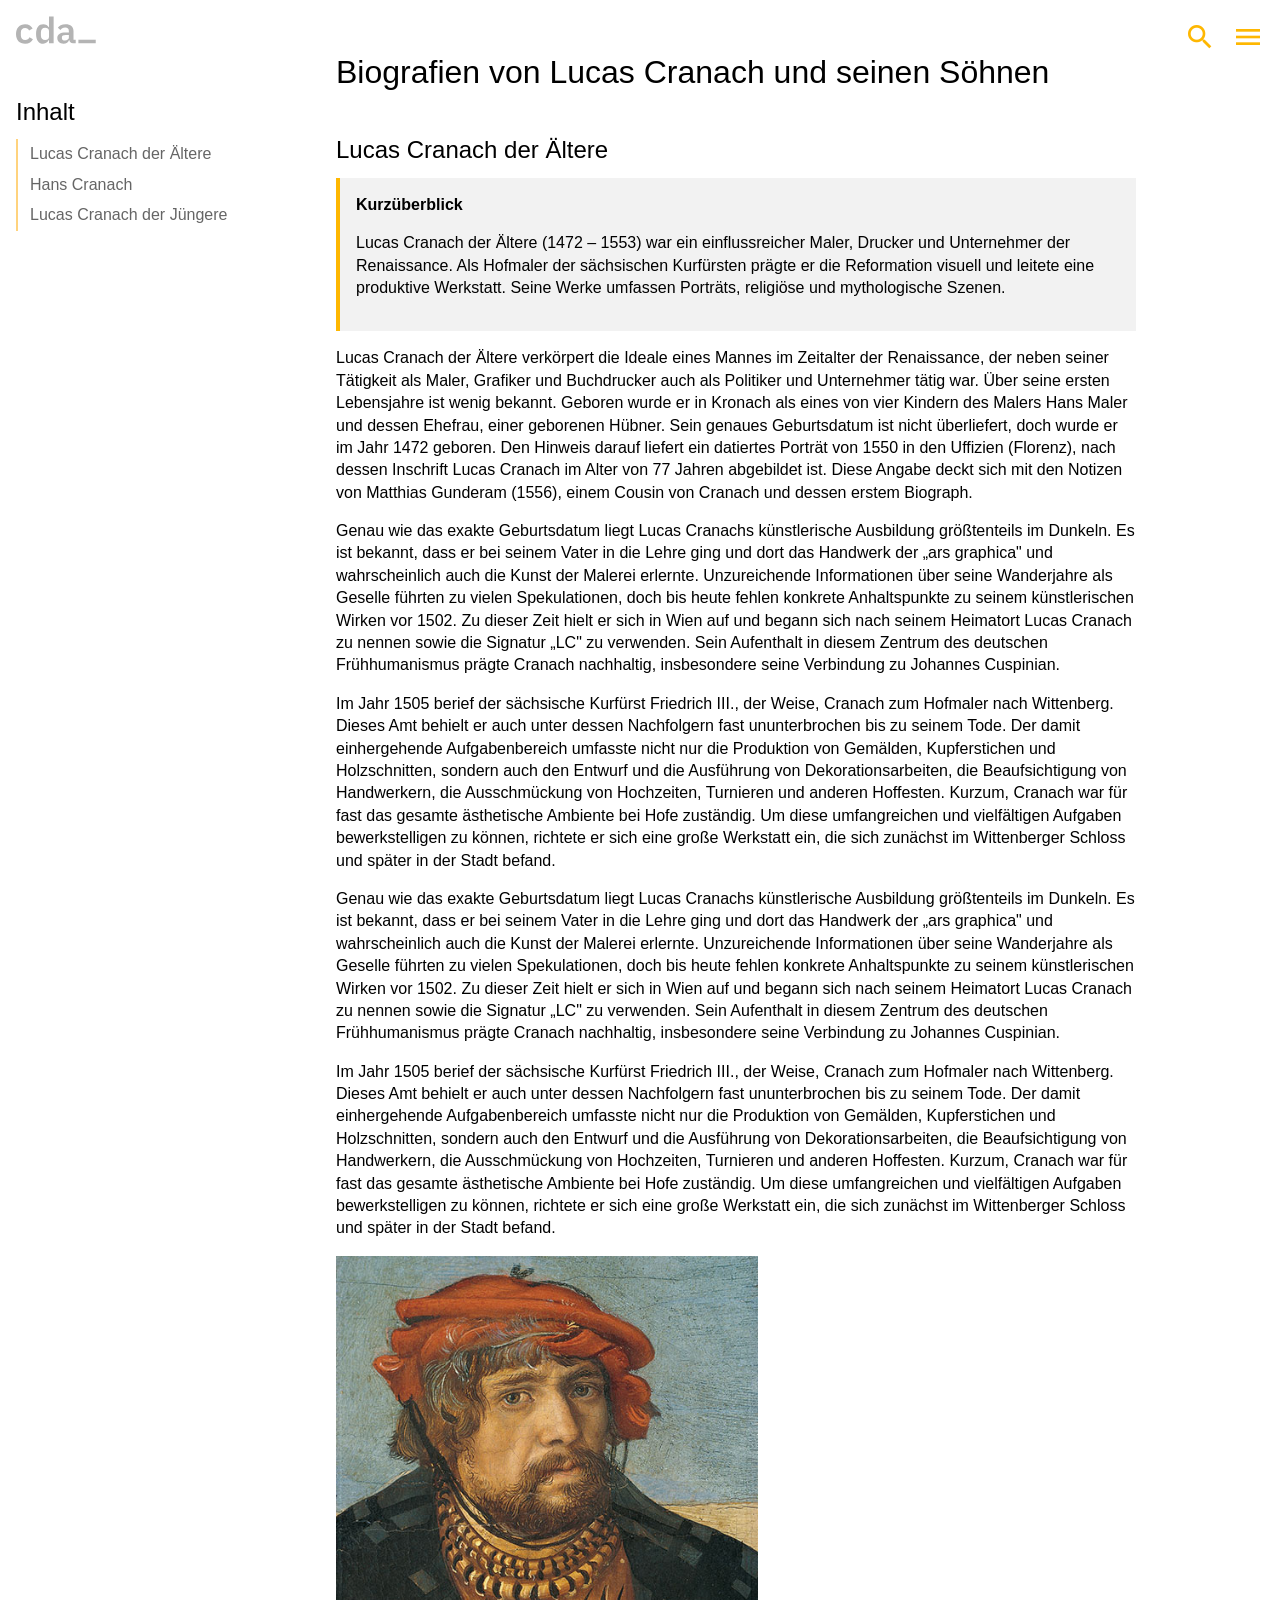
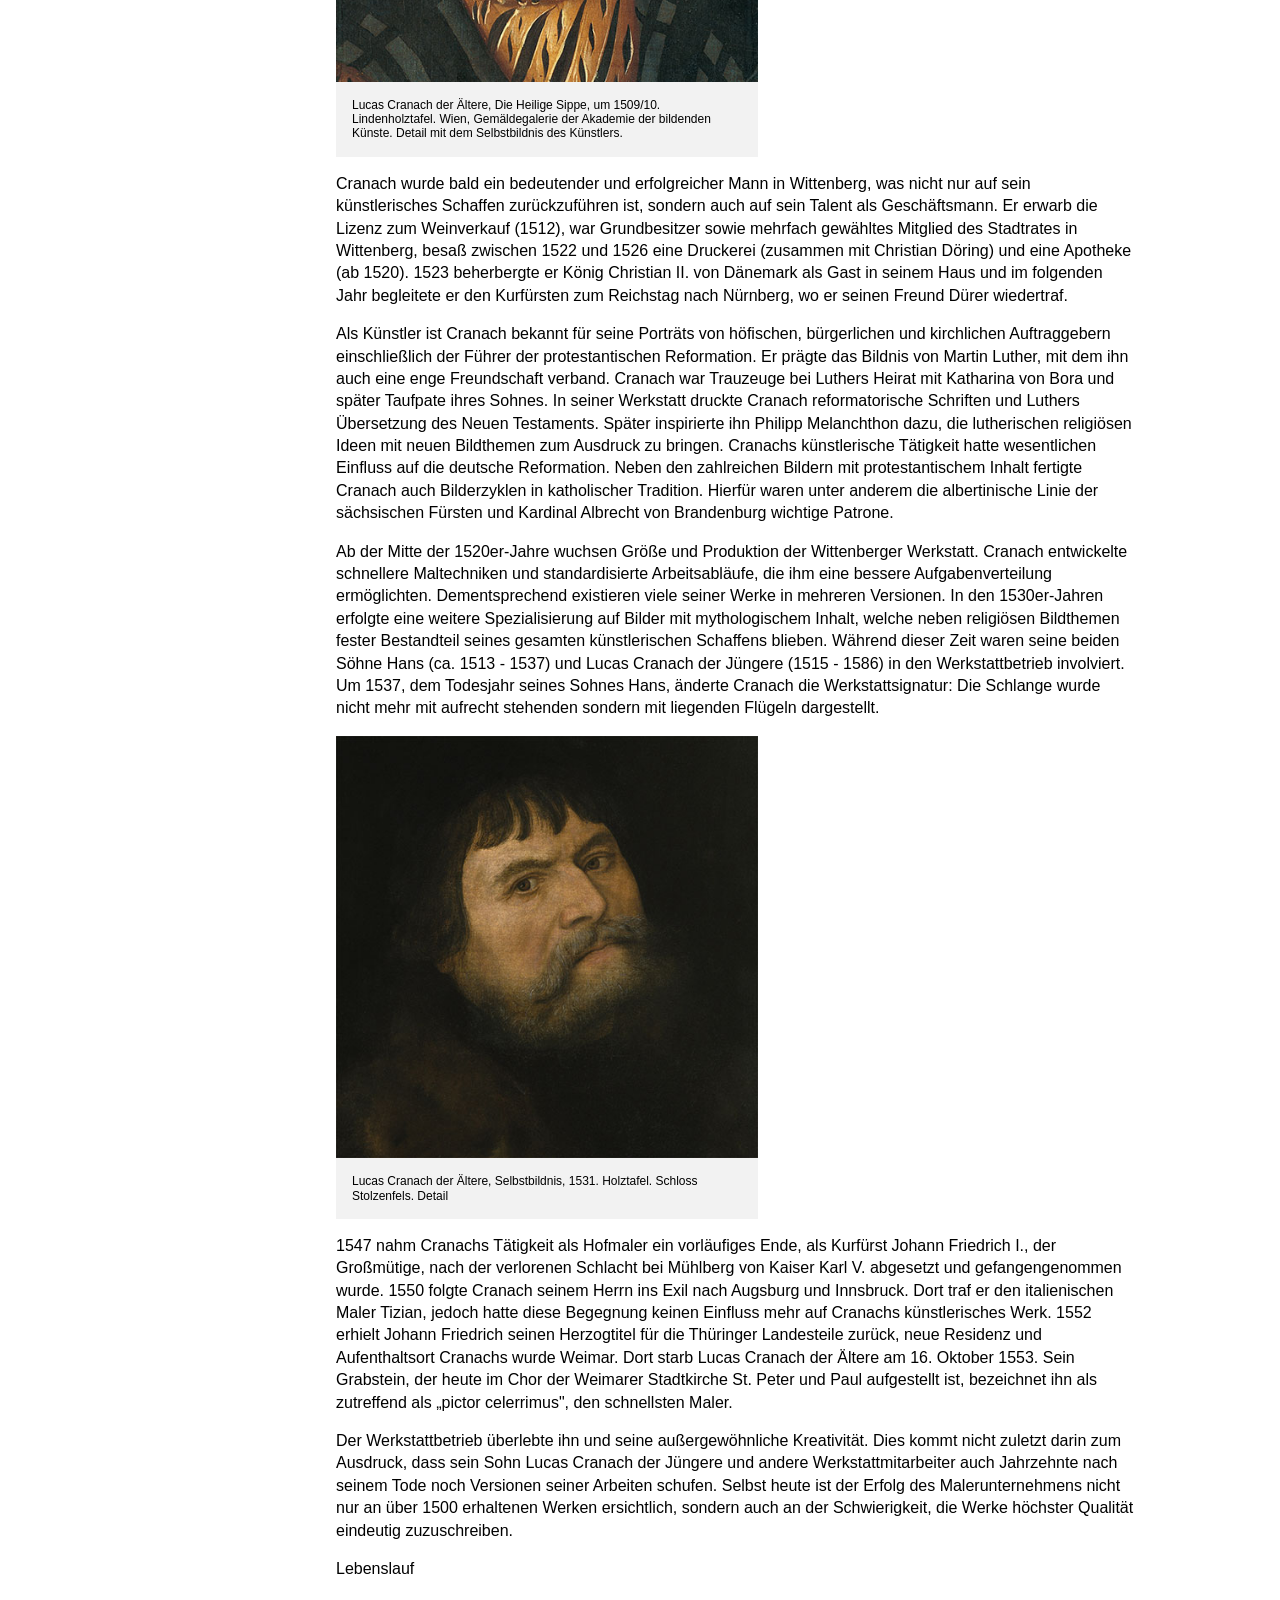
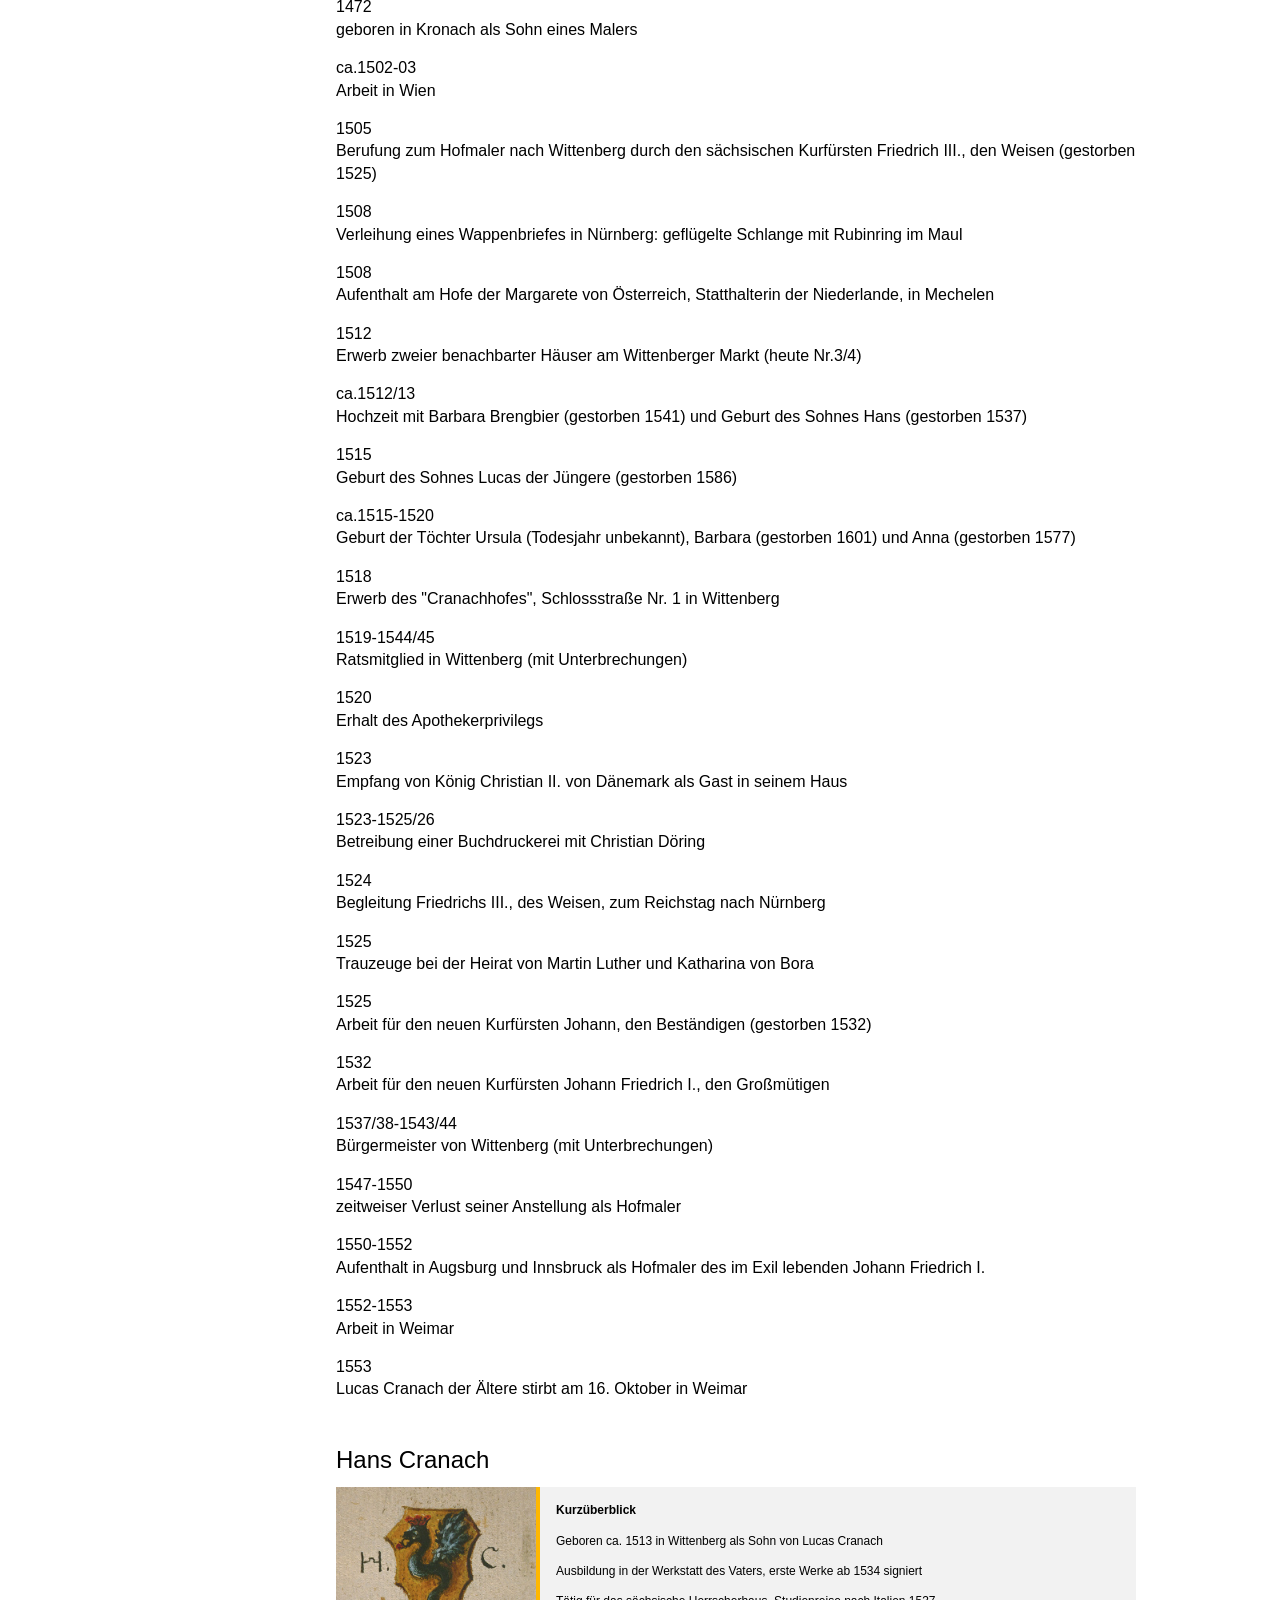
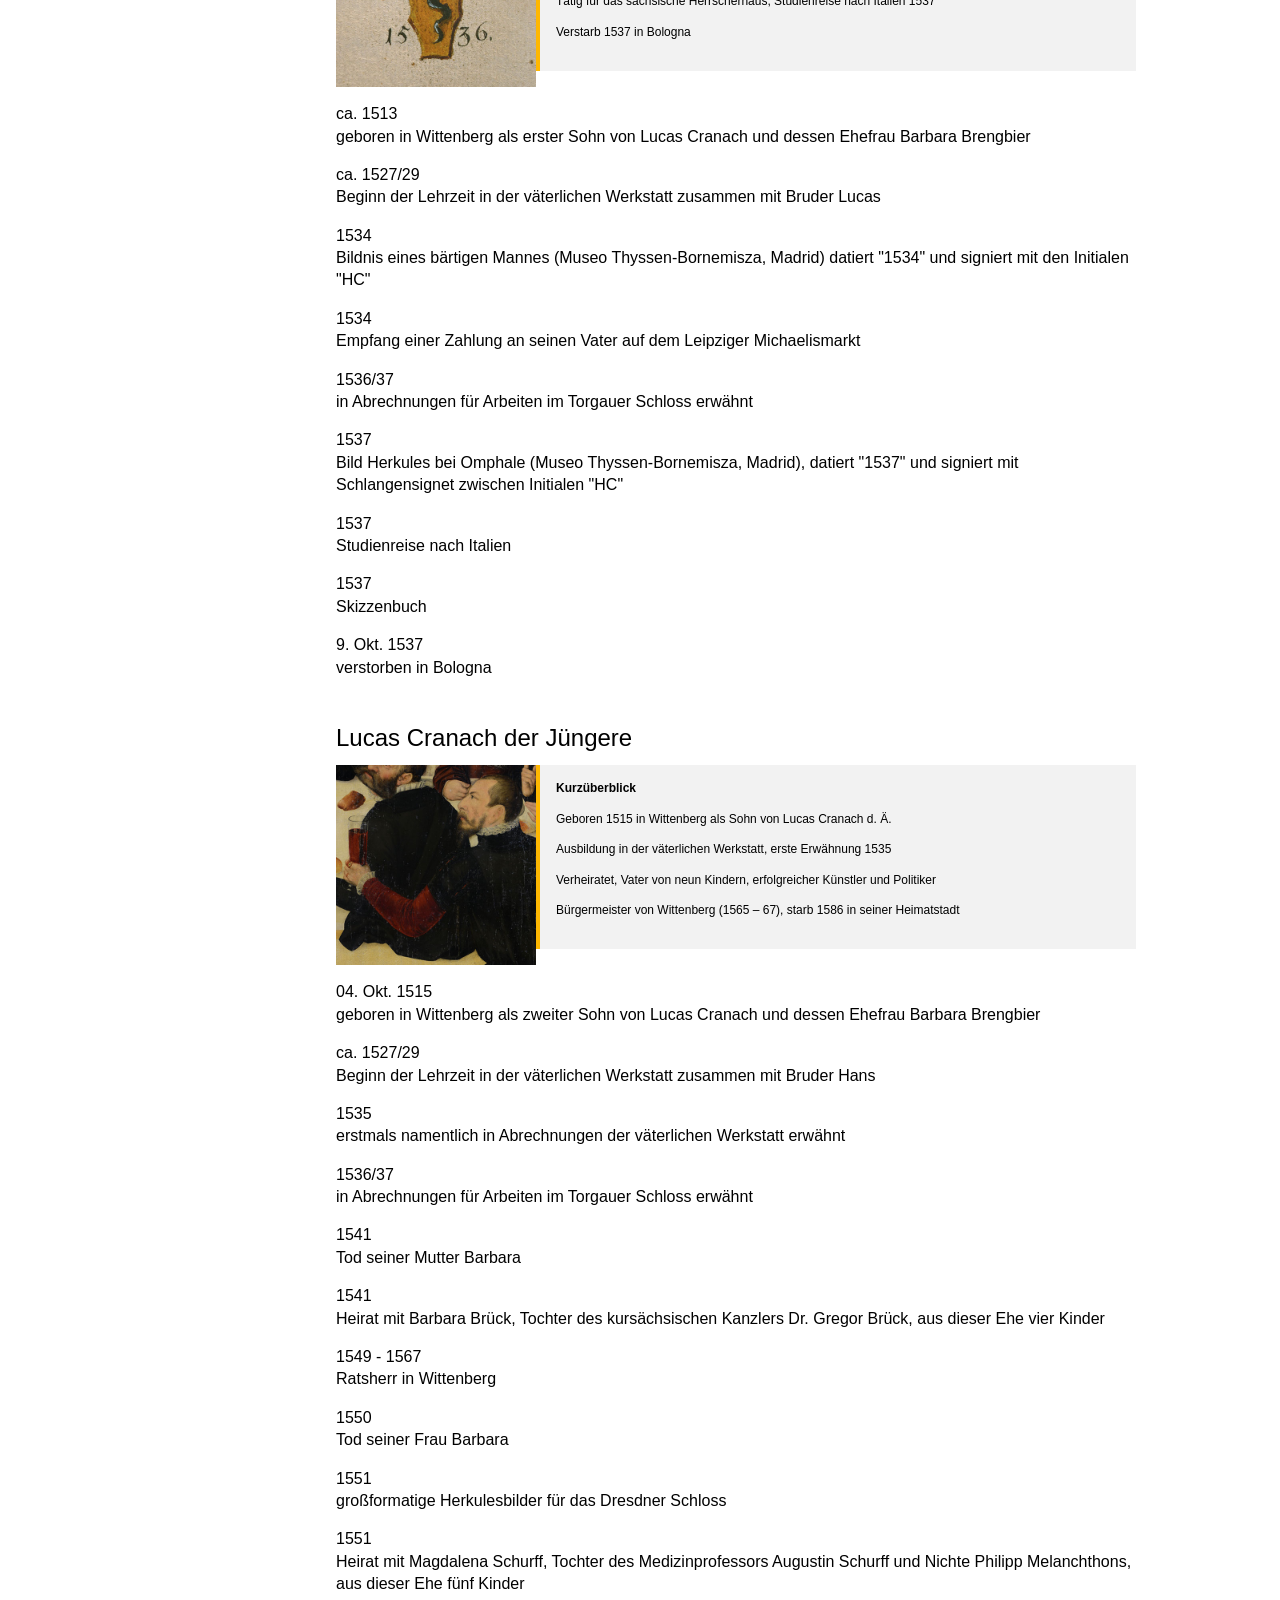
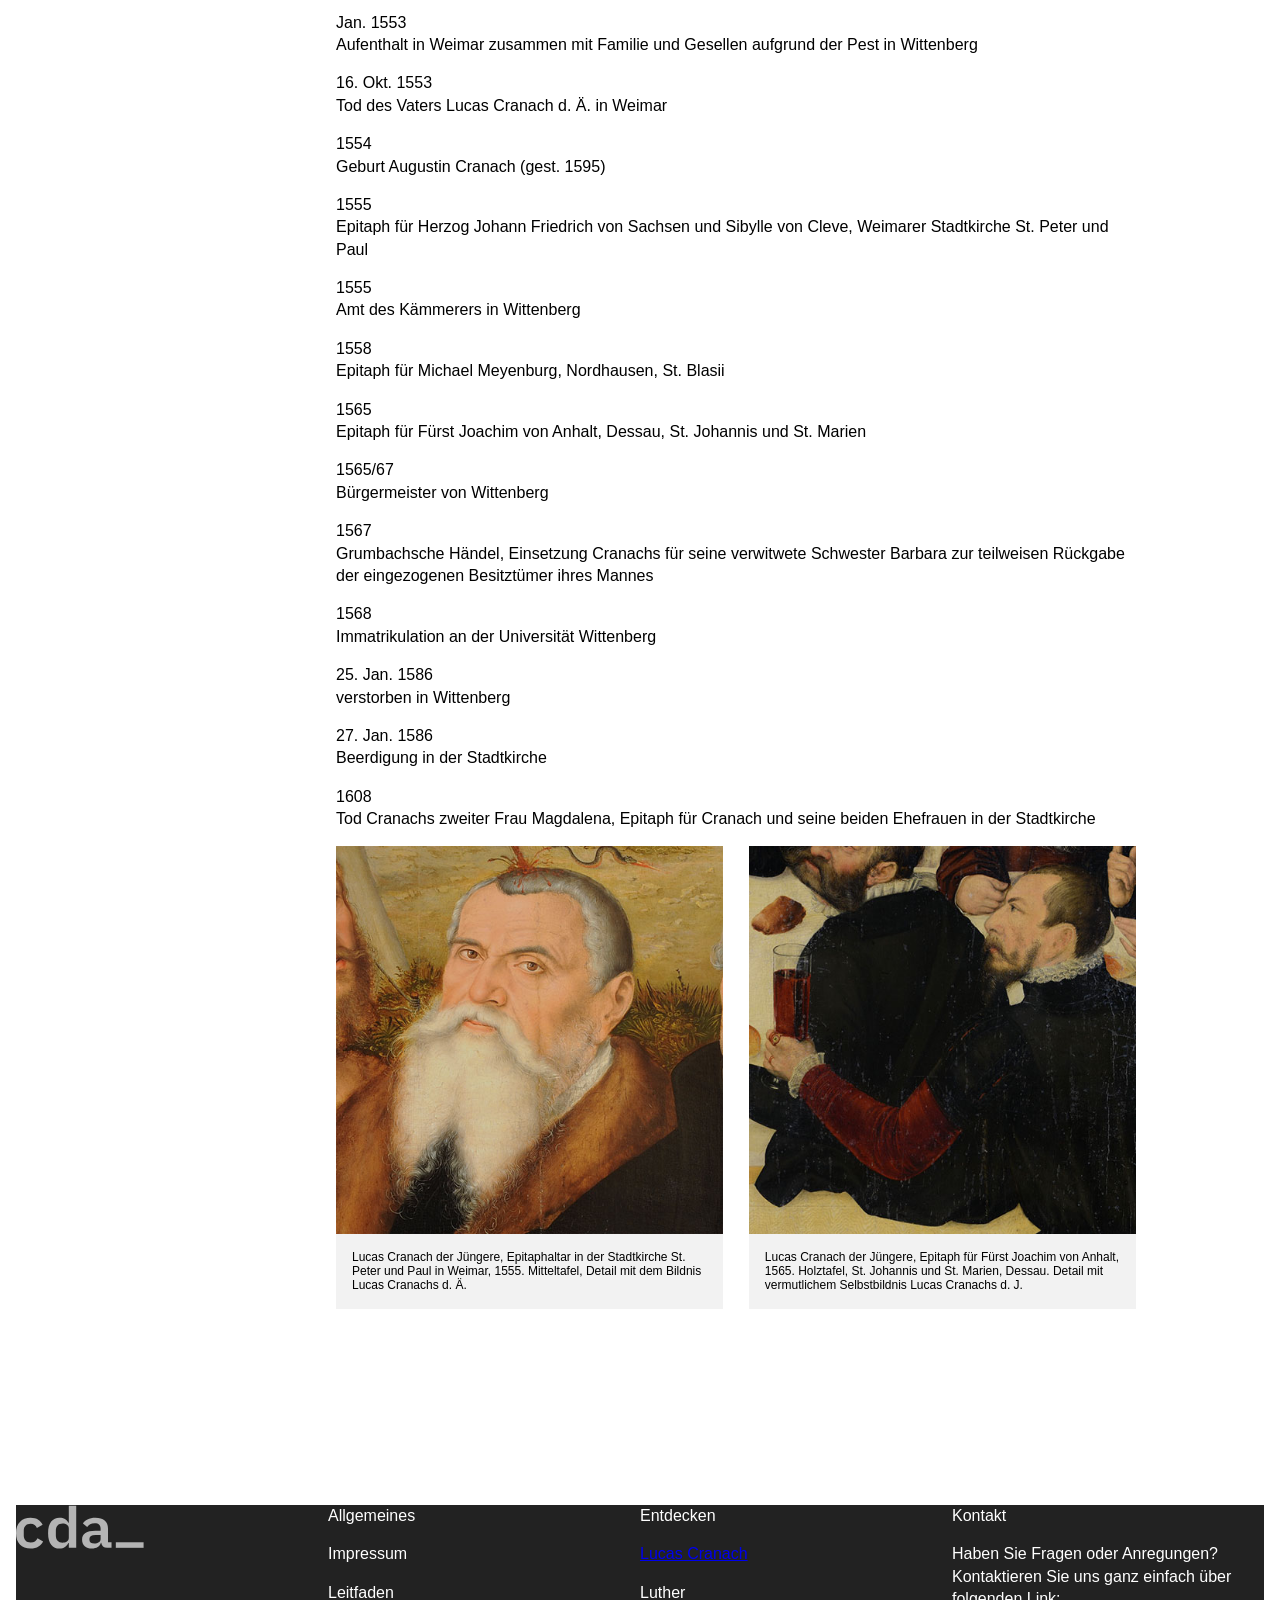
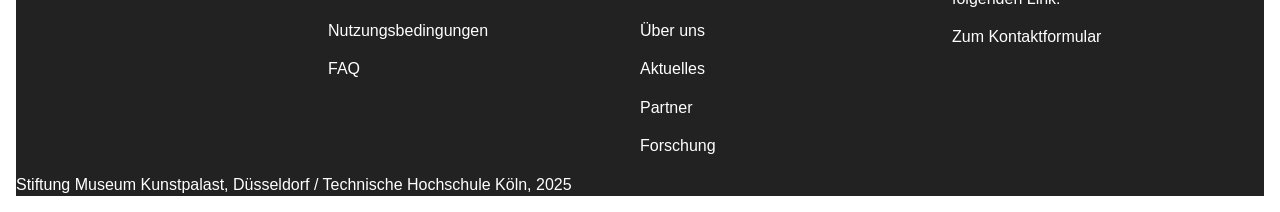
==== commit 9913ae4c: "Assignment 4.1" ====
--- a/persons/lucas-cranach.html
+++ b/persons/lucas-cranach.html
@@ -62,7 +62,7 @@
 
 <main data-js-page-navigation-content>
 
-    <h1>Biografien von Lucas Cranach und seinen Söhnen</h1>
+
 
     <nav class="toc" aria-label="Inhaltsverzeichnis">
         <h2>Inhalt</h2>
@@ -72,6 +72,10 @@
             <li><a href="#lucas-cranach-der-juengere">Lucas Cranach der Jüngere</a></li>
         </ul>
     </nav>
+
+    <div class="main-content">
+
+    <h1>Biografien von Lucas Cranach und seinen Söhnen</h1>
 
     <section id="lucas-cranach-der-aeltere">
         <h2>Lucas Cranach der Ältere</h2>
@@ -430,28 +434,32 @@
                 <dd>Tod Cranachs zweiter Frau Magdalena, Epitaph für Cranach und seine beiden Ehefrauen in der
                     Stadtkirche</dd>
             </dl>
-
-            <figure>
-                <img src="../assets/images/lucas-cranach-3.jpg" alt="Lucas Cranach der Jüngere, Epitaphaltar">
-                <figcaption>Lucas Cranach der Jüngere, Epitaphaltar in der Stadtkirche St. Peter und Paul in Weimar,
-                    1555. Mitteltafel, Detail mit dem Bildnis Lucas Cranachs d. Ä.</figcaption>
-            </figure>
-
-            <figure>
-                <img src="../assets/images/lucas-cranach-der-juengere.jpg" alt="Lucas Cranach der Jüngere, Epitaph">
-                <figcaption>Lucas Cranach der Jüngere, Epitaph für Fürst Joachim von Anhalt, 1565. Holztafel, St.
-                    Johannis und St. Marien, Dessau. Detail mit vermutlichem Selbstbildnis Lucas Cranachs d. J.
-                </figcaption>
-            </figure>
+            <div class="double-img">
+                <figure>
+                    <img src="../assets/images/lucas-cranach-3.jpg" alt="Lucas Cranach der Jüngere, Epitaphaltar">
+                    <figcaption>Lucas Cranach der Jüngere, Epitaphaltar in der Stadtkirche St. Peter und Paul in Weimar,
+                        1555. Mitteltafel, Detail mit dem Bildnis Lucas Cranachs d. Ä.
+                    </figcaption>
+                </figure>
+
+                <figure>
+                    <img src="../assets/images/lucas-cranach-der-juengere.jpg" alt="Lucas Cranach der Jüngere, Epitaph">
+                    <figcaption>Lucas Cranach der Jüngere, Epitaph für Fürst Joachim von Anhalt, 1565. Holztafel, St.
+                        Johannis und St. Marien, Dessau. Detail mit vermutlichem Selbstbildnis Lucas Cranachs d. J.
+                    </figcaption>
+                </figure>
+            </div>
         </aside>
     </section>
+    </div>
 </main>
 
 <footer>
+    <div>
     <a href="../index.html">
         <img src="../assets/images/cda-logo.svg" alt="Cranach Digital Archive Logo">
     </a>
-
+    <nav>
     <h3>Allgemeines</h3>
     <ul>
         <li>Impressum</li>
@@ -459,7 +467,8 @@
         <li>Nutzungsbedingungen</li>
         <li>FAQ</li>
     </ul>
-
+    </nav>
+        <nav>
     <h3>Entdecken</h3>
     <ul>
         <li><a href="lucas-cranach.html">Lucas Cranach</a></li>
@@ -469,11 +478,14 @@
         <li>Partner</li>
         <li>Forschung</li>
     </ul>
-
+        </nav>
+        <nav>
     <h3>Kontakt</h3>
     <p>Haben Sie Fragen oder Anregungen?<br>
         Kontaktieren Sie uns ganz einfach über folgenden Link:</p>
     <p>Zum Kontaktformular</p>
+        </nav>
+    </div>
 
     <small>Stiftung Museum Kunstpalast, Düsseldorf / Technische Hochschule Köln, 2025</small>
 </footer>
--- a/styles/fonts.css
+++ b/styles/fonts.css
@@ -1,7 +1,7 @@
 @font-face {
     font-family: ibm-plex-sans;
+    font-style: normal;
     src:url("/fonts/IBM_Plex_Sans/IBMPlexSans-VariableFont_wdth\,wght.ttf") format("truetype");
-    font-style: normal;
 }
 
 @font-face {
@@ -9,7 +9,6 @@
     font-family: material-icons;
     font-style: normal;
     font-weight: 400;
-
     src: local('Material Icons'),
     local('MaterialIcons-Regular'),
     url('/fonts/MaterialIcons/MaterialIcons-Regular.woff2') format('woff2'),
--- a/styles/icons.css
+++ b/styles/icons.css
@@ -26,6 +26,7 @@
     &.gold {
         color: gold;
     }
+
     &.md-dark {
         color: var(--dark);
     }
--- a/styles/variables.css
+++ b/styles/variables.css
@@ -30,10 +30,10 @@
     --color-primary-400: #FFC450;
     --color-primary-default: #FEB701;
     --color-seconadary-default: #CC5800;
-
-    --color-background-default: #FFFFFF;
+    --color-background-default: #FFF;
     --color-background-200: #F2F2F2;
-    --color-text-default: #000000;
+    --color-background-dark: #222;
+    --color-text-default: #000;
 
 
     /* spaces */
--- a/styles/basic.css
+++ b/styles/basic.css
@@ -3,29 +3,29 @@
 }
 
 body {
+    padding: var(--spacing-m);
+    background-color: var(--color-background-default);
+    color: var(--color-text-default);
     font-family: var(--font-family-primary);
-    padding: var(--spacing-m);
-    color: var(--color-text-default);
-    background-color: var(--color-background-default);
+    font-weight: var(--font-weight-light);
     line-height: var(--line-height-loose);
-    font-weight: var(--font-weight-light);
 }
 
 h1 {
+    margin-bottom: var(--spacing-3xl);
     font-size: var(--font-size-2xl);
     font-weight: var(--font-weight-regular);
-    margin-bottom: var(--spacing-3xl);
     line-height: var(--line-height-tight);
 }
 
 h2{
+    margin-top: var(--spacing-3xl);
     font-size: var(--font-size-xl);
-    margin-top: var(--spacing-3xl);
 }
 
 img{
+    display: block;
     width: 100%;
-    display: block;
 }
 
 p,
@@ -44,4 +44,19 @@
 
 strong{
     font-weight: var(--font-weight-bold);
+}
+
+@media (width >= 900px) {
+    .toc{
+        max-width: 20rem;
+    }
+
+    main {
+        display: flex;
+    }
+
+    .main-content{
+        max-width: 50rem;
+        margin-top: 0;
+    }
 }
--- a/styles/components.css
+++ b/styles/components.css
@@ -2,11 +2,11 @@
 ############################################################################# */
 
 .infobox {
-    background-color: var(--color-background-200);
-    border-left: solid var(--border-width-l) var(--color-primary-default);
     /* Gold border */
     padding: var(--spacing-m);
+    border-left: solid var(--border-width-l) var(--color-primary-default);
     margin-bottom: var(--spacing-m);
+    background-color: var(--color-background-200);
 
     h3:first-child {
         font-weight: bold;
@@ -17,15 +17,16 @@
 ############################################################################# */
 
 .image-with-caption {
+    max-width: 33vw;
 
     img {
+        display: block;
         width: 100%;
-        display: block;
     }
 
     figcaption {
+        padding: var(--spacing-m);
         background-color: var(--color-background-200);
-        padding: var(--spacing-m);
         font-size: var(--font-size-s);
         line-height: var(--line-height-tight);
     }
@@ -35,6 +36,7 @@
 ############################################################################# */
 
 .toc {
+    width: 100rem;
 
     h2 {
         font-size: var(--font-size-xl);
@@ -47,15 +49,14 @@
 
         li {
             padding: var(--spacing-2xs);
-
+            padding-left: var(--spacing-s);
+            border-left: var(--border-width-m) solid var(--color-primary-300);
             margin: 0;
-            border-left: var(--border-width-m) solid var(--color-primary-300);
-            padding-left: var(--spacing-s);
 
             a {
                 color: var(--color-text-default);
+                opacity: 0.6;
                 text-decoration: none;
-                opacity: 0.6;
 
             }
 
@@ -74,15 +75,59 @@
   ############################################################################# */
 
 .button {
-    background-color: var(--color-primary-default);
+    height: 38px;
     padding: 0 var(--spacing-xs);
     border: none;
+    background-color: var(--color-primary-default);
     color: #fff;
     font-size: var(--font-size-l);
-    height: 38px;
 
     &:active {
         background-color: var(--color-primary-400);
     }
 }
 
+figure:has(figcaption.infobox) {
+    display: grid;
+    grid-template-columns: 1fr 3fr;
+
+    /* TODO "always same hight" */
+}
+
+.double-img{
+    display: grid;
+    column-gap: 2vw;
+    grid-template-columns: 1fr 1fr;
+}
+
+figure:has(img, figcaption){
+    figcaption {
+        padding: var(--spacing-m);
+        background-color: var(--color-background-200);
+        font-size: var(--font-size-s);
+        line-height: var(--line-height-tight);
+    }
+}
+
+footer{
+    margin: 0;
+
+    /* TODO "win against footer and make him do what i want" */
+    background-color: var(--color-background-dark);
+    color: #fff;
+
+    div{
+        display: grid;
+        margin-top: 20vh; /* WHAT AM I DOING WRONG??? */
+        grid-template-columns: 1fr 1fr 1fr 1fr;
+
+        img{
+             width: 10vw;
+            height: auto;
+        }
+    }
+
+    small{
+        horiz-align: center;
+    }
+}
--- a/styles/header.css
+++ b/styles/header.css
@@ -18,23 +18,20 @@
     }
 
     .header-button {
+        padding: 0;
+        border: none;
         background: none;
-        border: none;
         color: var(--color-primary-default);
         font-size: var(--font-size-2xl);
-        padding: 0;
     }
 
     .header-overlay {
+        position: fixed;
+        z-index: 1000;
+        inset: 0;
         display: none;
         align-items: center;
         justify-content: center;
-        top: 0;
-        left: 0;
-        right: 0;
-        bottom: 0;
-        position: fixed;
-        z-index: 1000;
         background-color: var(--color-background-default);
 
         &.is-active {
@@ -43,22 +40,23 @@
     }
 
     .header-search-input {
+        height: 34px;
         border: none;
         border-bottom: var(--border-width-s) solid var(--color-text-default);
+        margin-right: var(--spacing-xs);
         font-size: var(--font-size-l);
-        height: 34px;
-        margin-right: var(--spacing-xs);
+
         &:focus {
             outline: none;
         }
     }
 
     .header-overlay-close-button {
+        position: absolute;
+        top: 0;
+        right: 0;
+        margin-top: var(--spacing-m);
         margin-right: var(--spacing-m);
-        margin-top: var(--spacing-m);
-        position: absolute;
-        right: 0;
-        top: 0;
     }
 
     .header-nav {
@@ -67,14 +65,14 @@
         text-align: center;
 
         .header-nav-sublist {
+            padding-bottom: var(--spacing-l);
             border-bottom: var(--border-width-m) solid var(--color-primary-default);
             font-weight: var(--font-weight-light);
-            padding-bottom: var(--spacing-l);
         }
 
         li {
+            margin-top: var(--spacing-l);
             margin-bottom: 0;
-            margin-top: var(--spacing-l);
         }
 
         .header-nav-list > li:first-child {
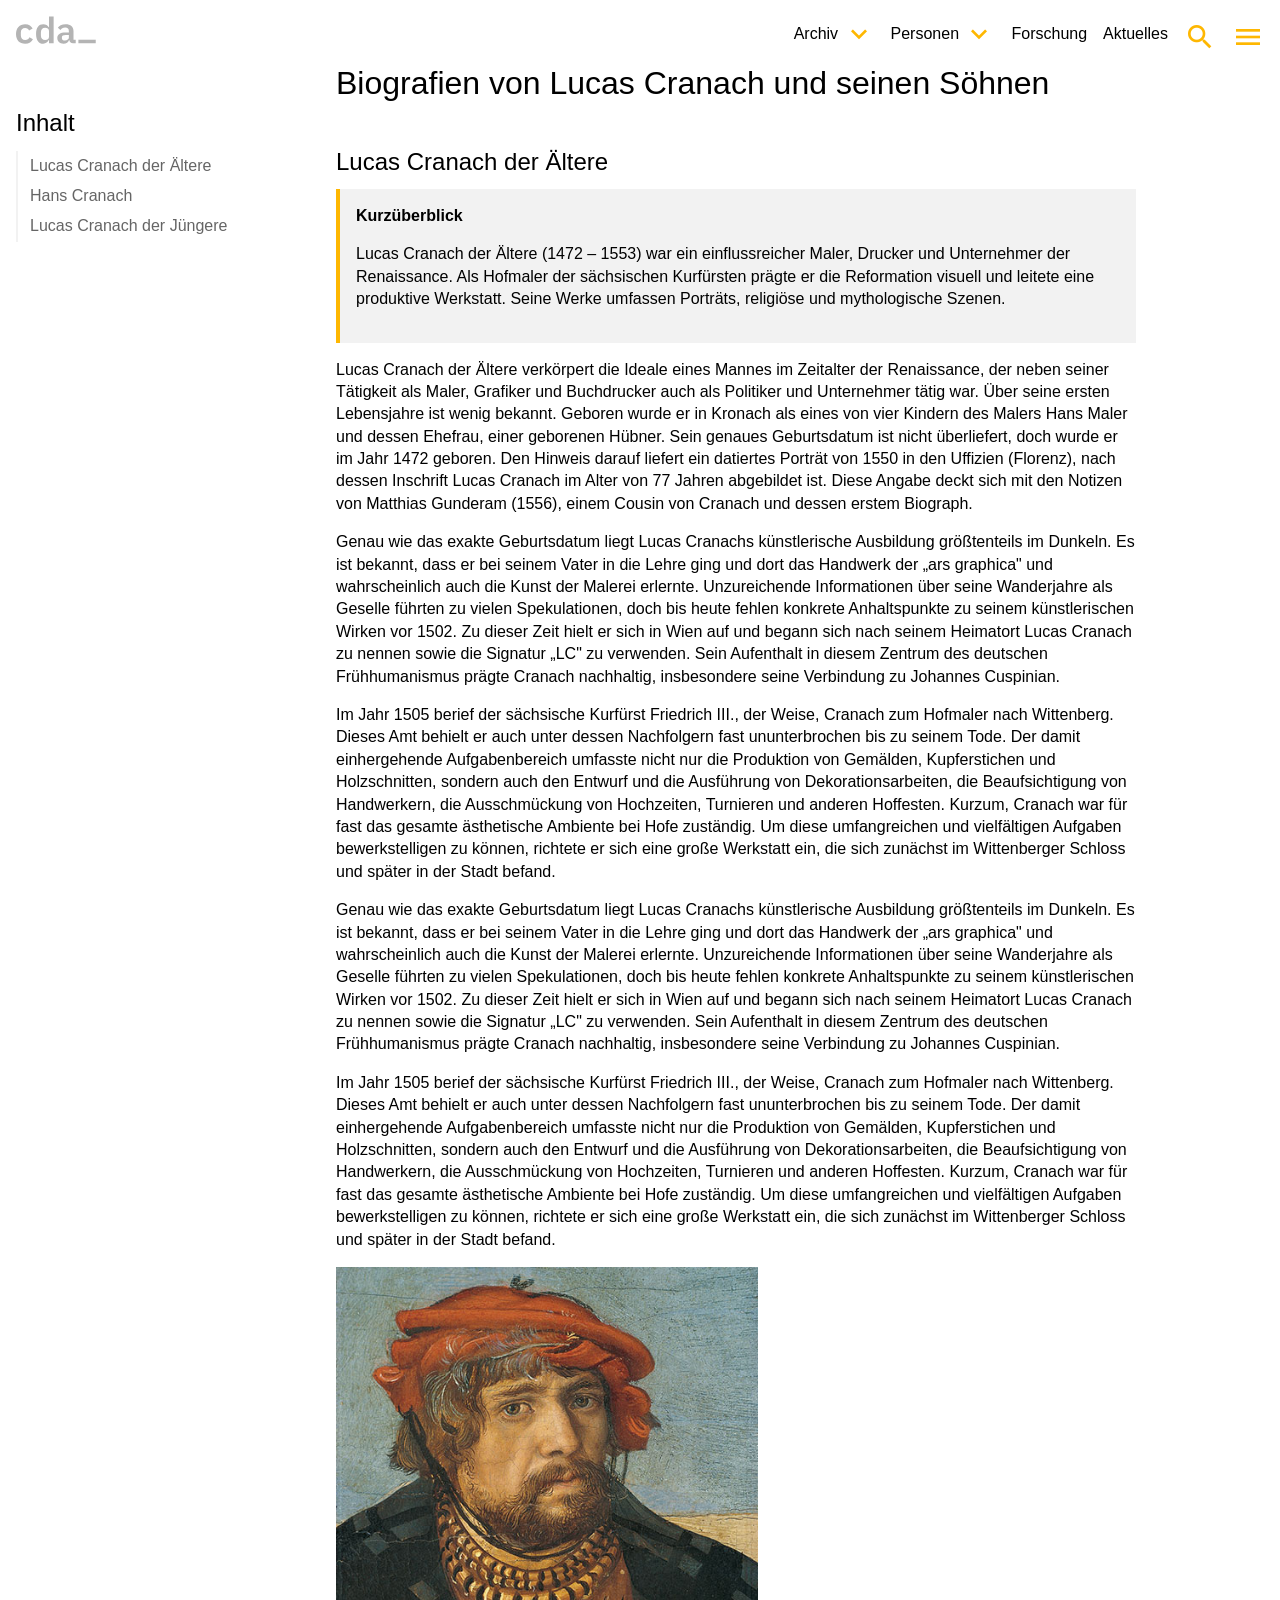
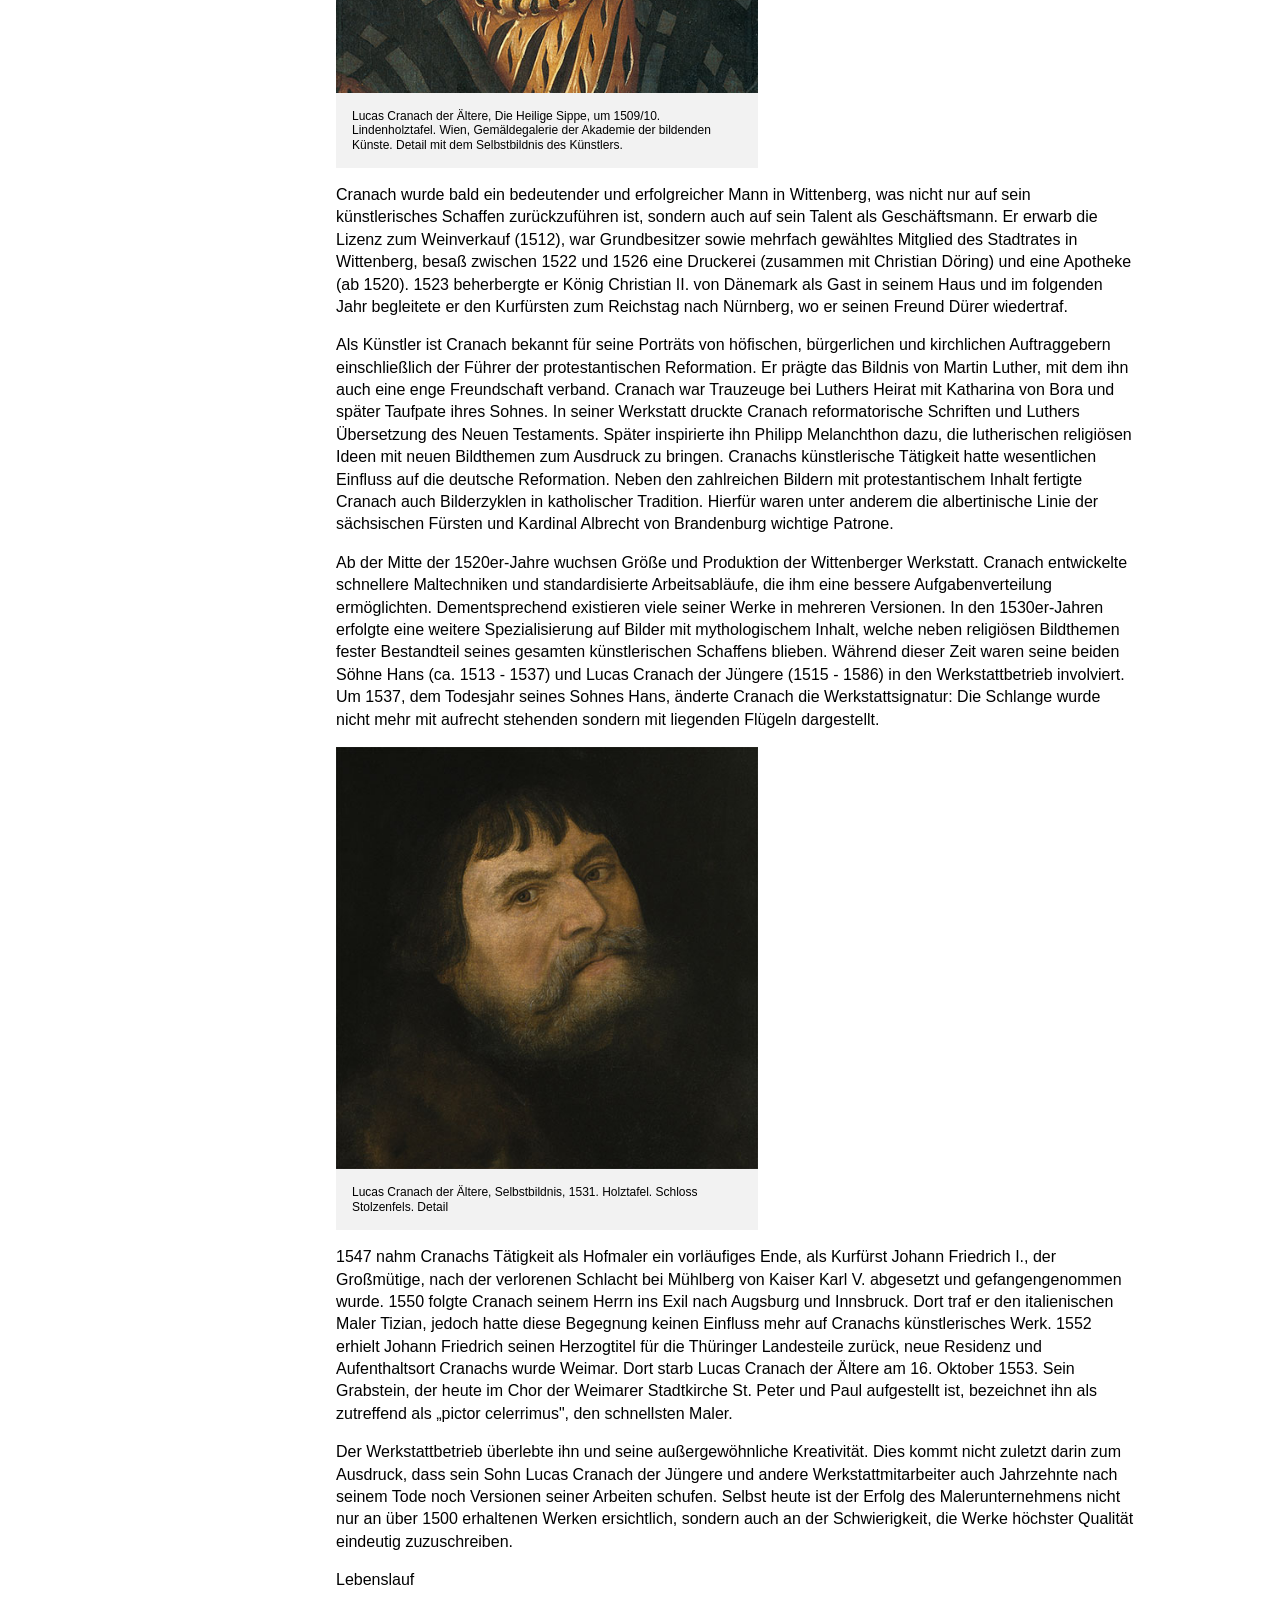
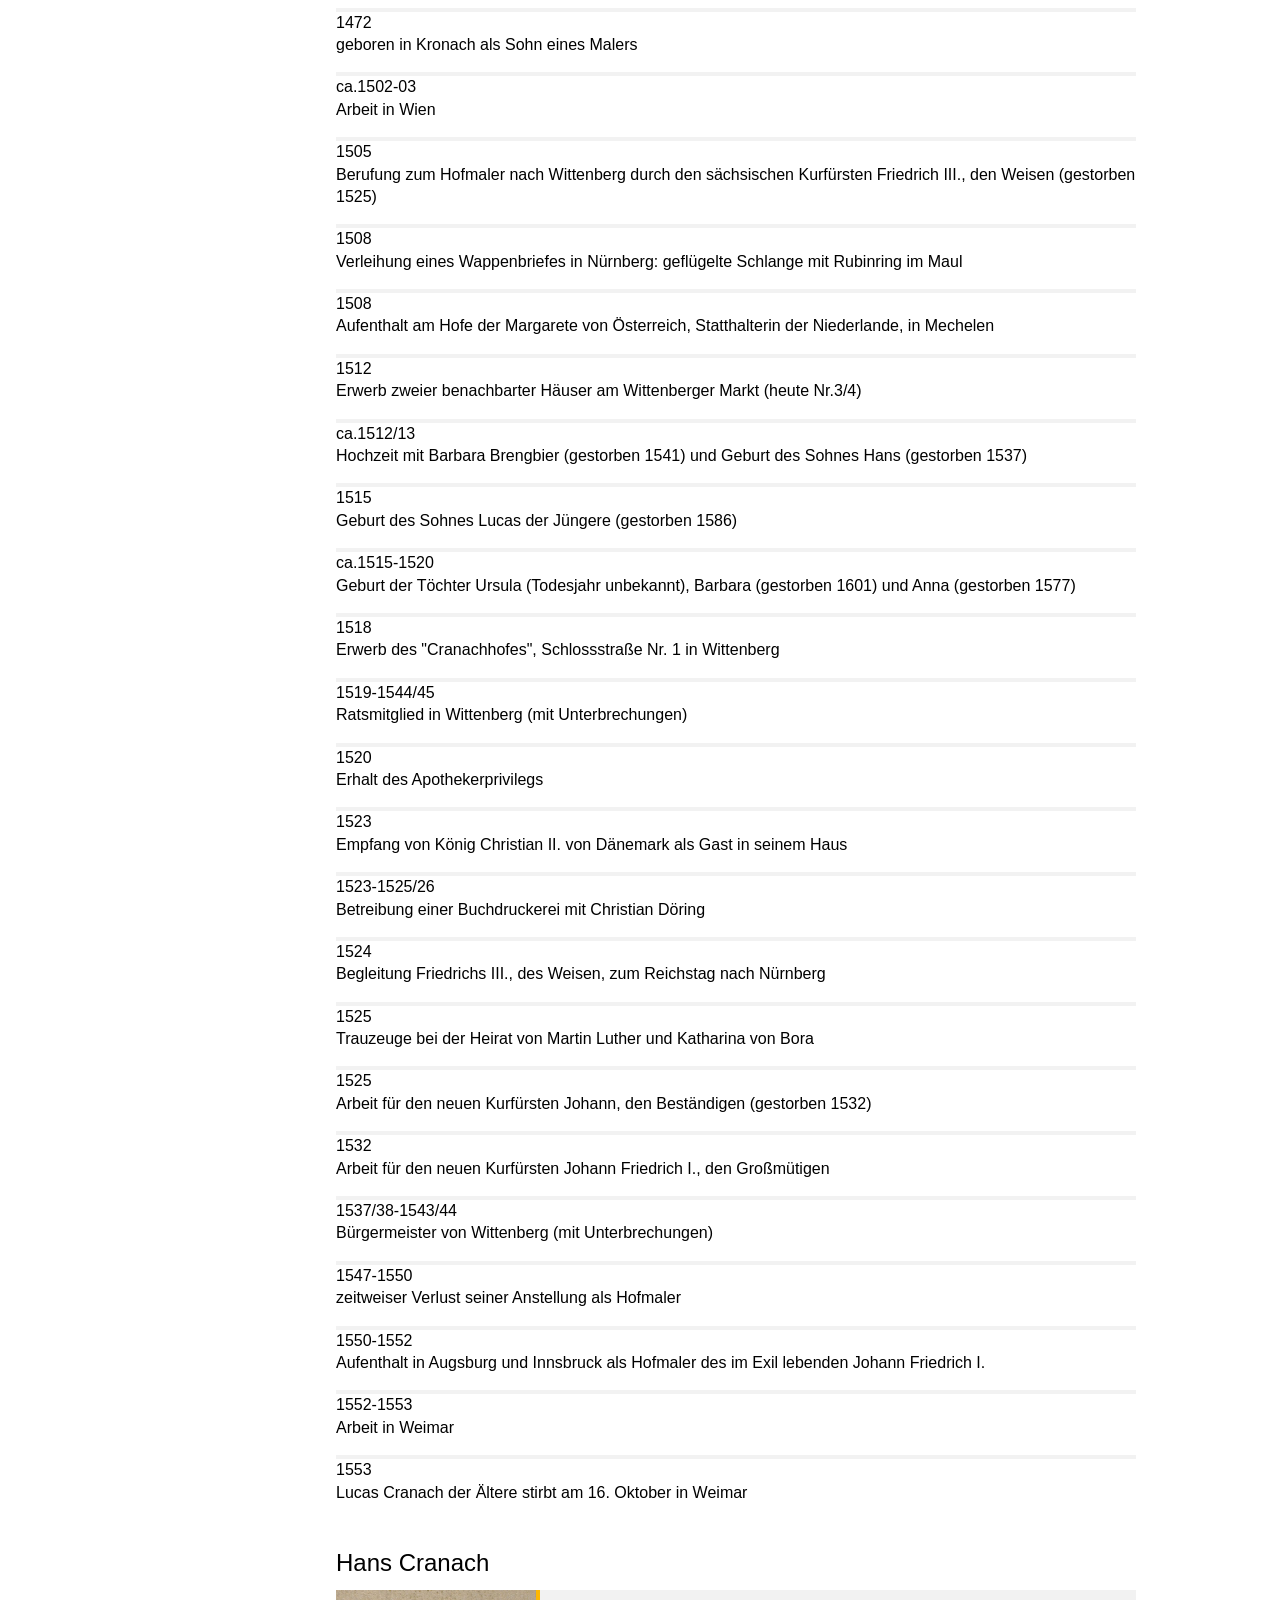
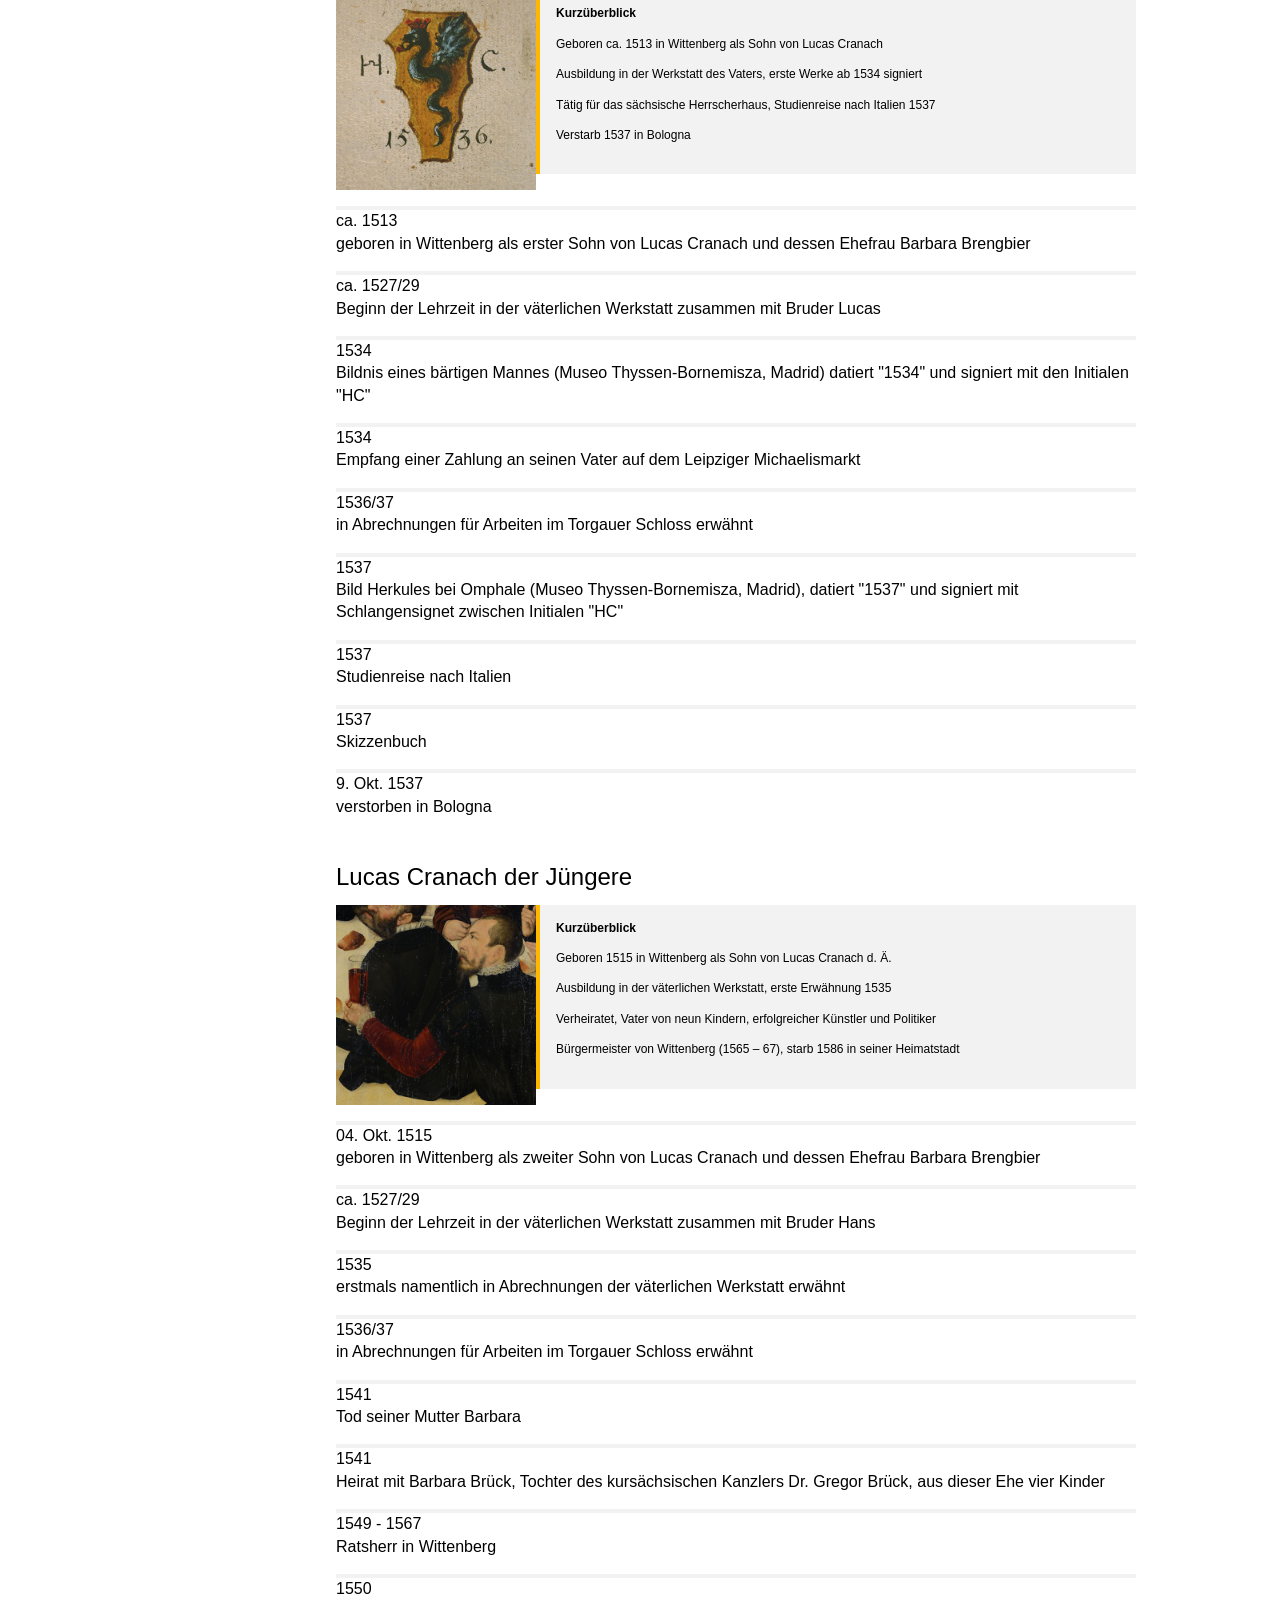
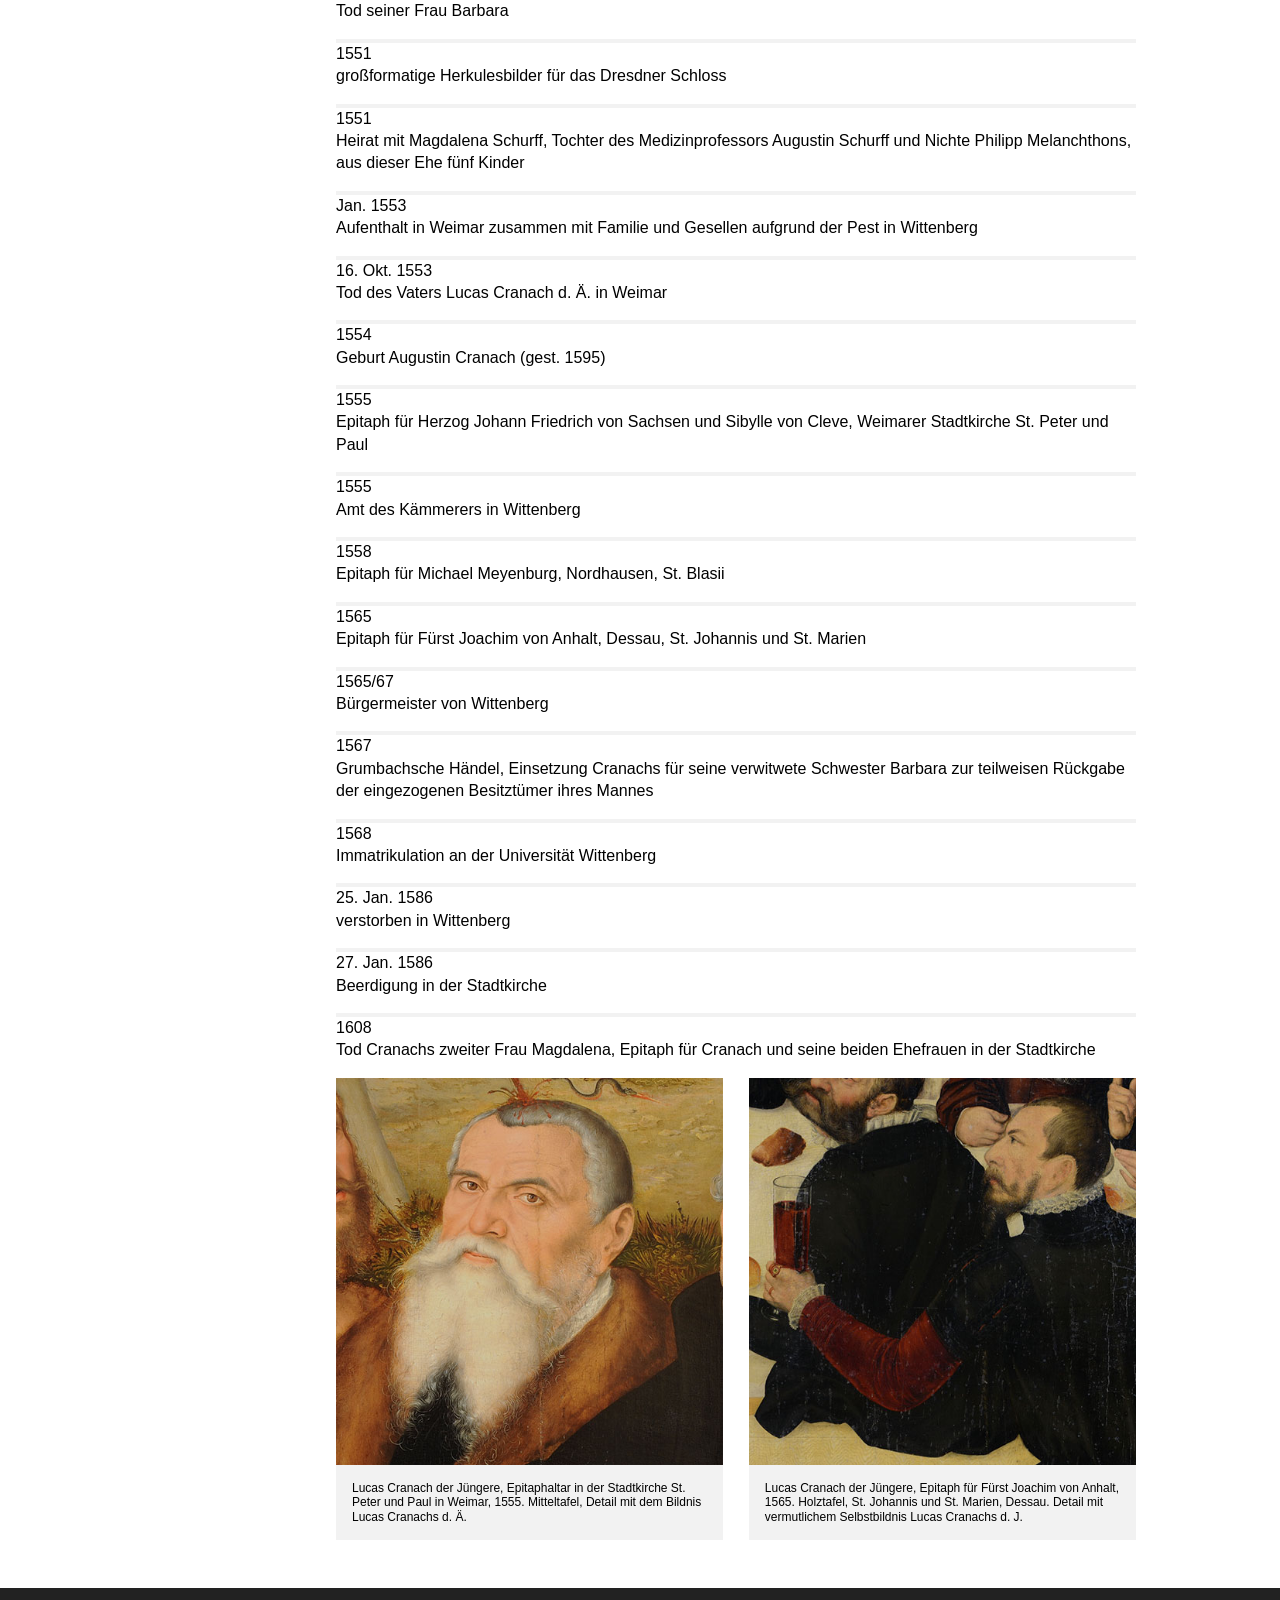
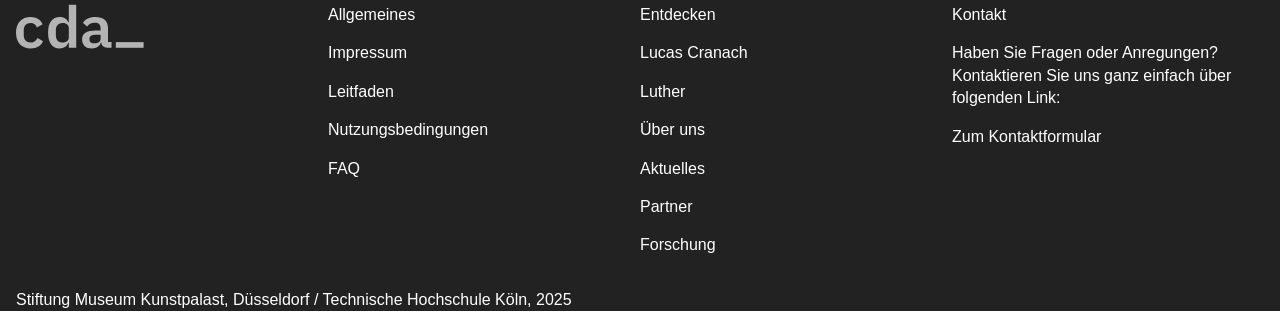
==== commit 5e38a3a4: "Assignment 5" ====
--- a/persons/lucas-cranach.html
+++ b/persons/lucas-cranach.html
@@ -6,29 +6,29 @@
     <meta name="viewport" content="width=device-width, initial-scale=1.0">
     <title>Lucas Cranach - Biografie</title>
 
-    <link rel="stylesheet" href="/styles/reset.css">
-    <link rel="stylesheet" href="/styles/fonts.css">
-    <link rel="stylesheet" href="/styles/icons.css">
-    <link rel="stylesheet" href="/styles/variables.css">
-    <link rel="stylesheet" href="/styles/basic.css">
-    <link rel="stylesheet" href="/styles/components.css">
-    <link rel="stylesheet" href="/styles/header.css">
+    <link rel="stylesheet" href="/styles/_combined.css">
     <script defer src="/scripts/main.js"></script>
 </head>
 
 <body>
 <header class="header">
     <div class="header-container">
+
         <a class="header-logo" href="../index.html">
             <img src="../assets/images/cda-logo.svg" alt="Cranach Digital Archive Logo">
         </a>
         <div class="header-buttons">
+            <a>Archiv <span class="icon header-button">keyboard_arrow_down</span></a>
+            <a>Personen <span class="icon header-button">keyboard_arrow_down</span></a>
+            <a>Forschung</a>
+            <a>Aktuelles</a>
             <button class="header-button" data-js-search-open>
                 <span class="icon">search</span>
             </button>
             <button class="header-button" data-js-main-menu-open>
                 <span data-js-main-menu-icon class="icon">menu</span>
             </button>
+
         </div>
     </div>
     <nav class="header-overlay header-nav" aria-label="Hauptnavigation" data-js-main-menu-target>
@@ -63,7 +63,7 @@
 <main data-js-page-navigation-content>
 
 
-
+    <div>
     <nav class="toc" aria-label="Inhaltsverzeichnis">
         <h2>Inhalt</h2>
         <ul>
@@ -72,6 +72,7 @@
             <li><a href="#lucas-cranach-der-juengere">Lucas Cranach der Jüngere</a></li>
         </ul>
     </nav>
+    </div>
 
     <div class="main-content">
 
@@ -361,8 +362,7 @@
         <aside>
             <dl>
                 <dt>04. Okt. 1515</dt>
-                <dd>geboren in Wittenberg als zweiter Sohn von Lucas Cranach und dessen Ehefrau Barbara Brengbier
-                </dd>
+                <dd>geboren in Wittenberg als zweiter Sohn von Lucas Cranach und dessen Ehefrau Barbara Brengbier</dd>
 
                 <dt>ca. 1527/29</dt>
                 <dd>Beginn der Lehrzeit in der väterlichen Werkstatt zusammen mit Bruder Hans</dd>
--- a/styles/_combined.css
+++ b/styles/_combined.css
@@ -0,0 +1,10 @@
+@import "reset.css";
+@import "fonts.css";
+@import "icons.css";
+@import "variables.css";
+@import "basic.css";
+@import "components.css";
+@import "home.css";
+@import "header.css";
+@import "footer.css";
+
